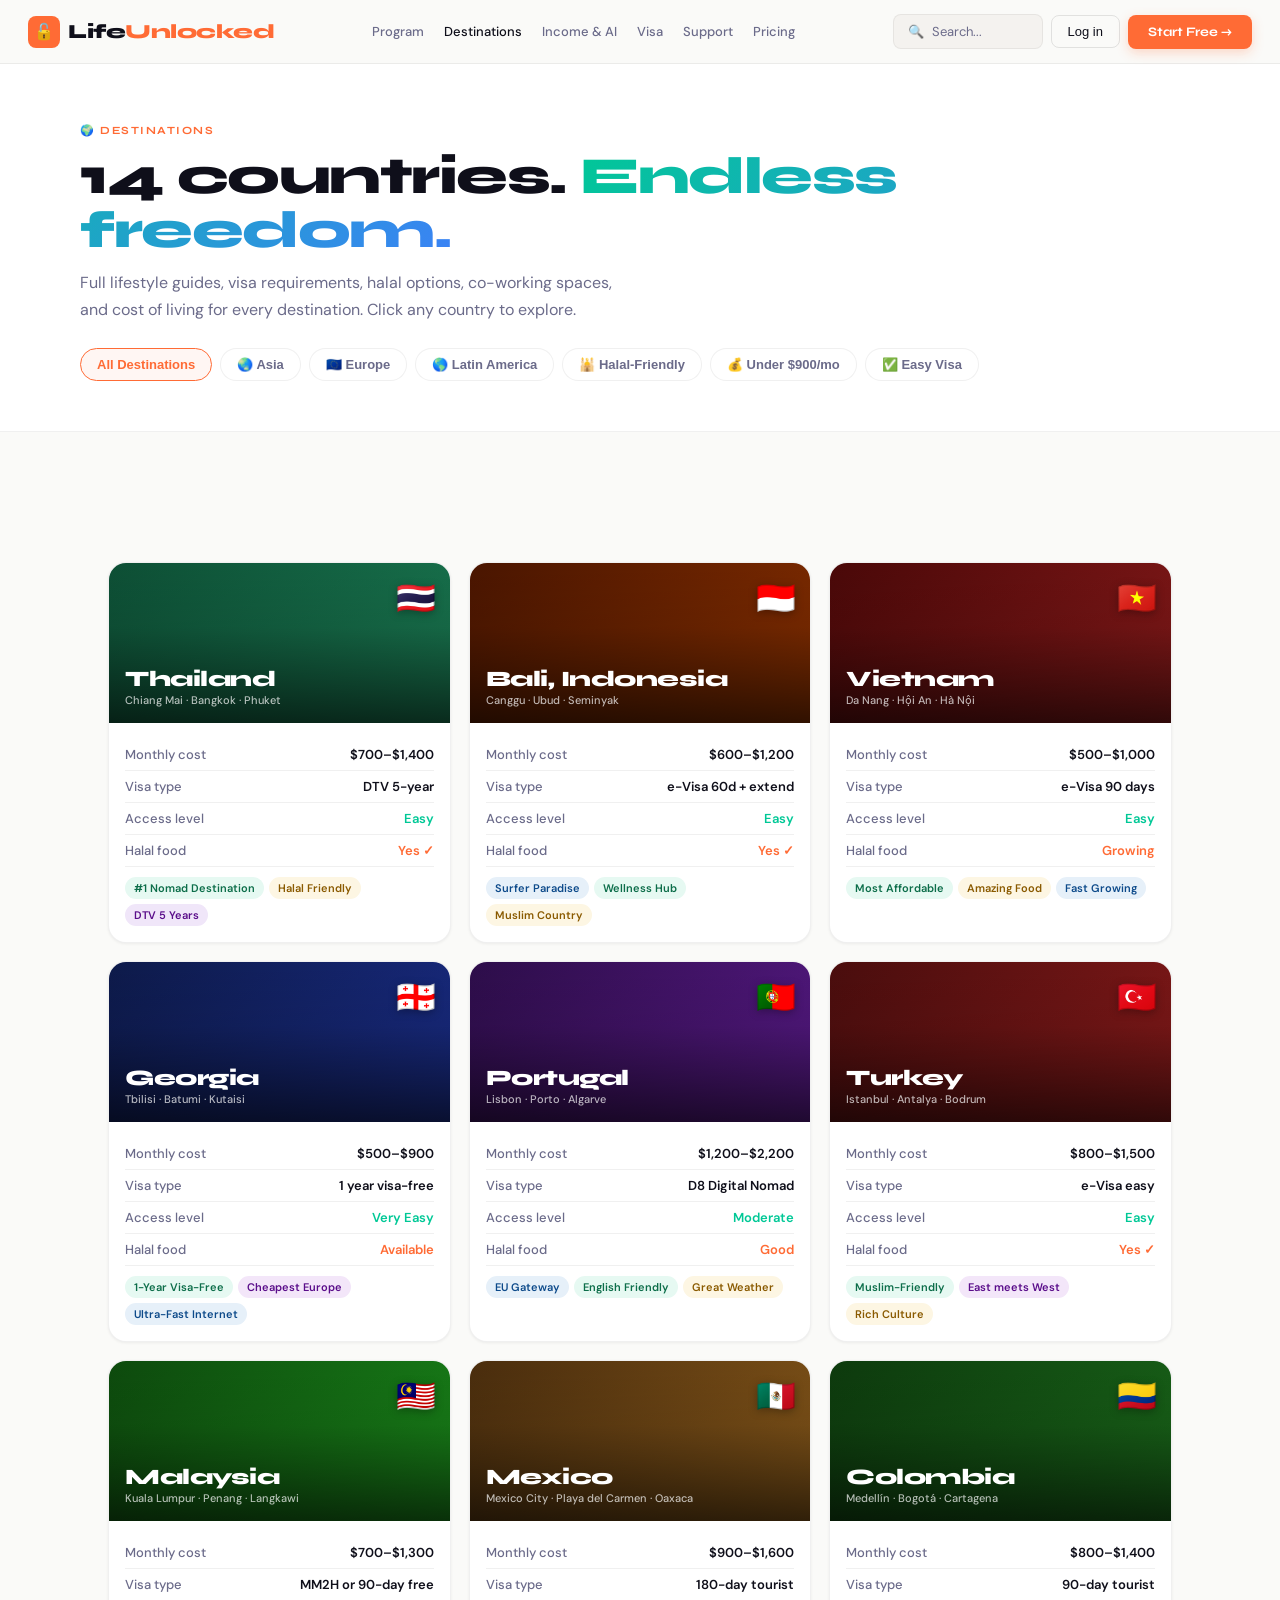
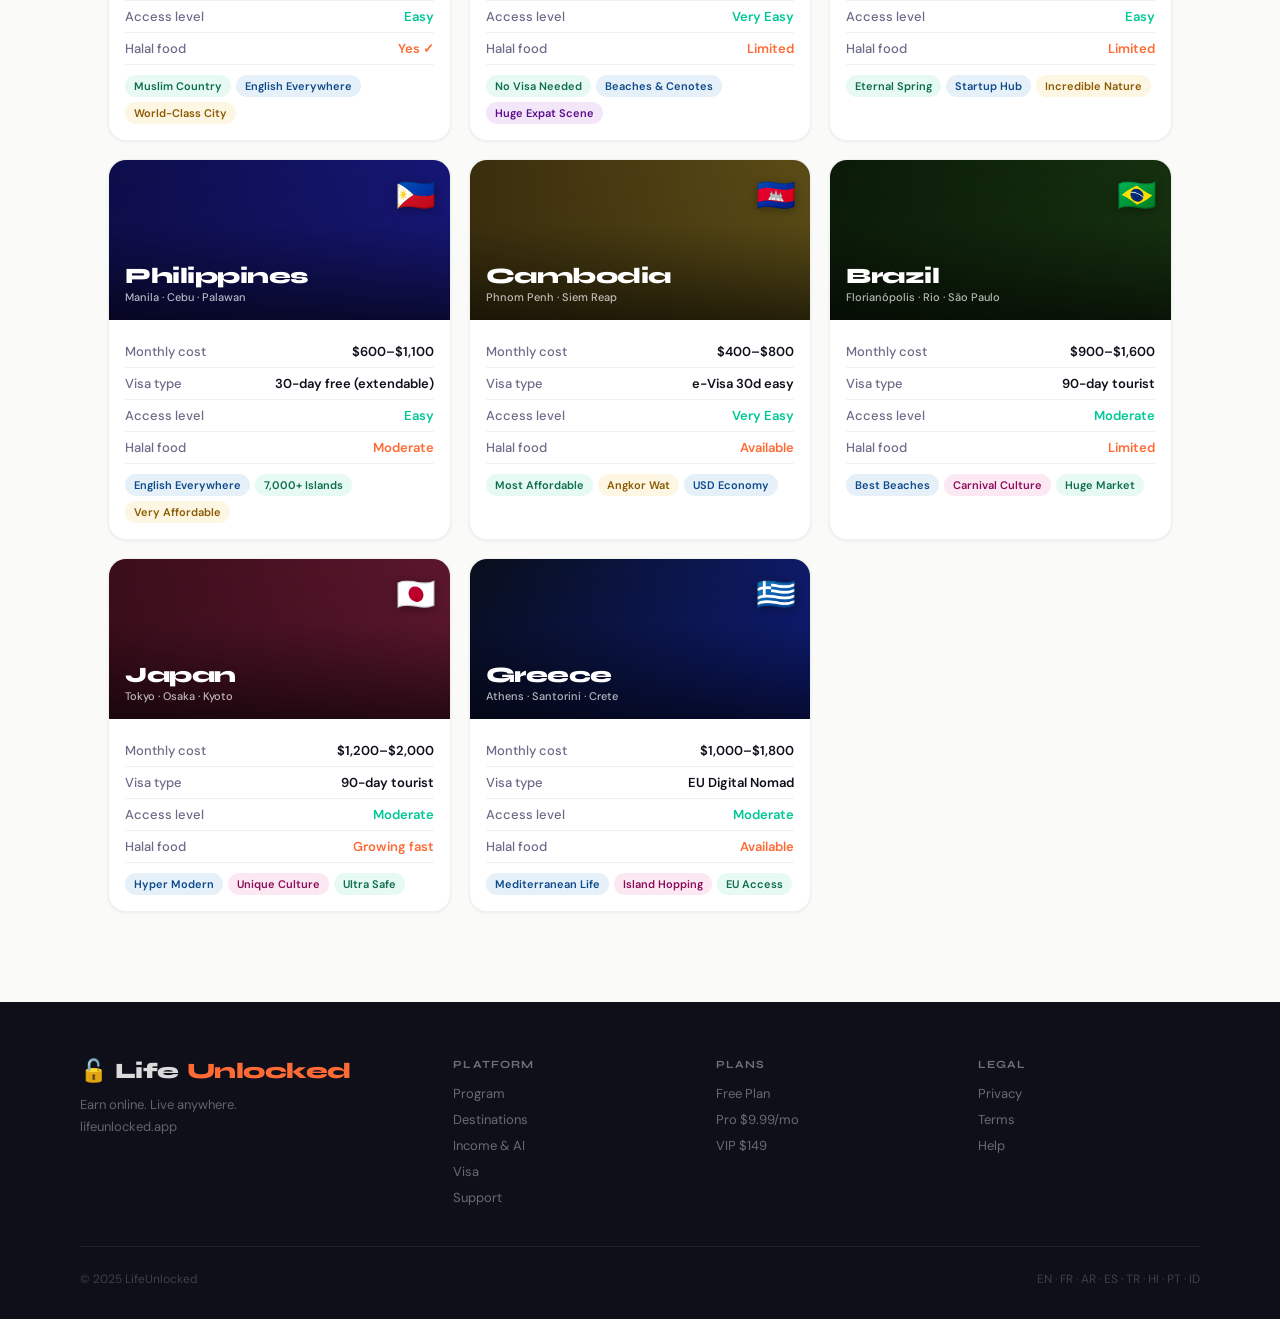
==== destinations.html @ de440883 "Add files via upload V4 multi-pages" ====
<!DOCTYPE html>
<html lang="en">
<head>
<meta charset="UTF-8">
<meta name="viewport" content="width=device-width, initial-scale=1.0">
<title>Destinations — LifeUnlocked</title>
<link href="https://fonts.googleapis.com/css2?family=Syne:wght@400;600;700;800&family=DM+Sans:wght@300;400;500;600&display=swap" rel="stylesheet">
<link rel="stylesheet" href="shared.css">
<style>
.dest-grid{display:grid;grid-template-columns:repeat(auto-fill,minmax(300px,1fr));gap:18px;margin-top:40px}
.dc{background:#fff;border:1px solid var(--b1);border-radius:18px;overflow:hidden;cursor:pointer;transition:all .3s;box-shadow:0 1px 3px rgba(0,0,0,.06)}
.dc:hover{box-shadow:0 12px 36px rgba(0,0,0,.1);transform:translateY(-6px)}
.dc-img{height:160px;display:flex;align-items:flex-end;padding:16px;position:relative;overflow:hidden}
.dc-overlay{position:absolute;inset:0;background:linear-gradient(to top,rgba(0,0,0,.65) 0%,rgba(0,0,0,.1) 60%,transparent 100%)}
.dc-flag{position:absolute;right:14px;top:14px;font-size:32px;z-index:2;filter:drop-shadow(0 2px 4px rgba(0,0,0,.3))}
.dc-content{position:relative;z-index:2}
.dc-name{font-family:'Syne',sans-serif;font-size:22px;font-weight:800;color:#fff;letter-spacing:-.5px;line-height:1}
.dc-city{font-size:11px;color:rgba(255,255,255,.7);margin-top:3px;font-weight:500}
.dc-body{padding:16px}
.dc-row{display:flex;justify-content:space-between;align-items:center;padding:7px 0;border-bottom:1px solid var(--b1);font-size:13px}
.dc-row:last-of-type{border:none;padding-bottom:0}
.dc-l{color:var(--mu);font-weight:500}.dc-r{color:var(--tx);font-weight:600}
.dc-r.easy{color:var(--te)}.dc-r.hal{color:var(--or)}
.dc-tags{display:flex;gap:5px;flex-wrap:wrap;margin-top:10px}
.dtag{font-size:11px;padding:4px 9px;border-radius:20px;font-weight:600}
.filter-bar{display:flex;gap:8px;flex-wrap:wrap;margin-top:24px}
.filter-btn{background:#fff;border:1.5px solid var(--b1);border-radius:20px;padding:8px 16px;font-size:13px;font-weight:600;cursor:pointer;transition:all .2s;color:var(--mu)}
.filter-btn:hover,.filter-btn.active{border-color:var(--or);color:var(--or);background:var(--or4)}
.modal-overlay{position:fixed;inset:0;background:rgba(15,15,26,.55);z-index:300;display:none;align-items:center;justify-content:center;padding:20px;backdrop-filter:blur(4px)}
.modal-overlay.open{display:flex}
.modal-box{background:#fff;border-radius:22px;max-width:560px;width:100%;max-height:85vh;overflow-y:auto;box-shadow:0 24px 64px rgba(0,0,0,.15)}
.modal-head{padding:20px 24px;border-bottom:1px solid var(--b1);display:flex;align-items:center;justify-content:space-between;position:sticky;top:0;background:#fff;z-index:1}
.modal-title{font-family:'Syne',sans-serif;font-size:18px;font-weight:800;color:var(--tx);letter-spacing:-.4px}
.modal-close{background:var(--bg2);border:none;color:var(--mu);width:32px;height:32px;border-radius:8px;cursor:pointer;font-size:16px;display:flex;align-items:center;justify-content:center}
.modal-body{padding:22px 24px}
.life-grid{display:grid;grid-template-columns:1fr 1fr;gap:8px;margin:16px 0}
.life-item{background:var(--bg2);border-radius:10px;padding:12px}
.life-key{font-size:10px;color:var(--fa);text-transform:uppercase;letter-spacing:.08em;font-weight:700;margin-bottom:4px;font-family:'Syne',sans-serif}
.life-val{font-family:'Syne',sans-serif;font-size:13px;font-weight:800;color:var(--tx)}
</style>
</head>
<body>
<div class="auth-overlay" id="auth-overlay"><div class="auth-box" id="auth-box"><div class="auth-header"><div class="auth-logo">🔓 <strong>Life</strong><span style="color:var(--or)">Unlocked</span></div><button class="auth-close" onclick="closeAuth()">✕</button></div><div class="auth-tabs"><button class="auth-tab active" id="tab-signin" onclick="switchTab('signin')">Sign In</button><button class="auth-tab" id="tab-signup" onclick="switchTab('signup')">Create Account</button></div><div id="auth-form-area"></div></div></div>
<nav id="main-nav"><div class="nav-logo" onclick="window.location='index.html'"><div class="nav-logo-mark">🔓</div><div><span class="nav-life">Life</span><span class="nav-ul">Unlocked</span></div></div><div class="nav-links"><a href="program.html">Program</a><a href="destinations.html" class="active">Destinations</a><a href="income.html">Income & AI</a><a href="visa.html">Visa</a><a href="support.html">Support</a><a href="index.html#pricing">Pricing</a></div><div class="nav-right"><div class="nav-search-btn" onclick="toggleSearch()">🔍 <span id="ns-txt">Search...</span></div><button class="nav-login-btn" onclick="openAuth('signin')" id="nav-login-btn">Log in</button><button class="nav-cta-btn" onclick="window.location='index.html#quiz'">Start Free →</button></div><button class="nav-mobile-menu" onclick="toggleMobileNav()">☰</button></nav>
<div class="mobile-nav" id="mobile-nav"><a href="program.html">📋 The Program</a><a href="destinations.html">🌍 Destinations</a><a href="income.html">💰 Income & AI</a><a href="visa.html">📋 Visa Checker</a><a href="support.html">💬 Support</a><a href="index.html#pricing">💎 Pricing</a></div>
<div class="search-bar-wrap" id="search-bar-wrap"><div class="search-bar-inner"><span>🔍</span><input class="search-bar-input" id="search-input" placeholder="Search destinations, income, visa..." oninput="runSearch(this.value)" onkeydown="if(event.key==='Escape')toggleSearch()"><button onclick="toggleSearch()" style="background:none;border:none;cursor:pointer;color:var(--mu);font-size:16px">✕</button></div><div class="search-results" id="search-results"></div></div>

<div class="page-hero"><div class="page-hero-inner"><div class="page-hero-label">🌍 Destinations</div><h1 class="page-hero-h1">14 countries. <span class="grad-te">Endless freedom.</span></h1><p class="page-hero-sub">Full lifestyle guides, visa requirements, halal options, co-working spaces, and cost of living for every destination. Click any country to explore.</p>
<div class="filter-bar">
  <button class="filter-btn active" onclick="filterDest('all',this)">All Destinations</button>
  <button class="filter-btn" onclick="filterDest('asia',this)">🌏 Asia</button>
  <button class="filter-btn" onclick="filterDest('europe',this)">🇪🇺 Europe</button>
  <button class="filter-btn" onclick="filterDest('latam',this)">🌎 Latin America</button>
  <button class="filter-btn" onclick="filterDest('halal',this)">🕌 Halal-Friendly</button>
  <button class="filter-btn" onclick="filterDest('cheap',this)">💰 Under $900/mo</button>
  <button class="filter-btn" onclick="filterDest('easy',this)">✅ Easy Visa</button>
</div>
</div></div>

<div class="section-wrap alt">
<div class="section">
<div class="dest-grid" id="dest-grid"></div>
</div>
</div>

<div class="modal-overlay" id="dest-modal" onclick="if(event.target===this)closeDestModal()">
<div class="modal-box">
<div class="modal-head"><div class="modal-title" id="modal-title"></div><button class="modal-close" onclick="closeDestModal()">✕</button></div>
<div class="modal-body" id="modal-body"></div>
</div>
</div>

<footer class="main-footer"><div class="footer-inner"><div class="footer-top"><div><div class="footer-logo">🔓 <span style="color:rgba(255,255,255,.85)">Life</span><span style="color:var(--or)">Unlocked</span></div><div class="footer-tagline">Earn online. Live anywhere.<br>lifeunlocked.app</div></div><div><div class="footer-col-title">Platform</div><div class="footer-links"><a href="program.html">Program</a><a href="destinations.html">Destinations</a><a href="income.html">Income & AI</a><a href="visa.html">Visa</a><a href="support.html">Support</a></div></div><div><div class="footer-col-title">Plans</div><div class="footer-links"><a href="index.html#pricing">Free Plan</a><a href="index.html#pricing">Pro $9.99/mo</a><a href="index.html#pricing">VIP $149</a></div></div><div><div class="footer-col-title">Legal</div><div class="footer-links"><a href="#">Privacy</a><a href="#">Terms</a><a href="support.html">Help</a></div></div></div><div class="footer-bottom"><span>© 2025 LifeUnlocked</span><span>EN · FR · AR · ES · TR · HI · PT · ID</span></div></div></footer>

<script src="shared.js"></script>
<script>
const DESTS=[
  {id:'thailand',n:'Thailand',city:'Chiang Mai · Bangkok · Phuket',flag:'🇹🇭',bg:'linear-gradient(135deg,#0d4f35,#1a7a52)',cost:'$700–$1,400',visa:'DTV 5-year',diff:'Easy',halal:'Yes ✓',region:'asia',minCost:700,tags:[{t:'#1 Nomad Destination',c:'#e6f9f2',tc:'#0d6e4a'},{t:'Halal Friendly',c:'#fdf6e3',tc:'#8a5a00'},{t:'DTV 5 Years',c:'#f0e6f9',tc:'#5a0d8a'}],detail:'Thailand is the #1 destination for digital nomads in Asia. The DTV visa allows 5-year multiple-entry stays of 180 days each. Chiang Mai is the nomad capital: affordable, fast internet, co-working spaces everywhere, huge expat community. Muslim-friendly: 300+ mosques, halal restaurants everywhere.',life:{Budget:'~$900/mo',Internet:'50–200 Mbps',Halal:'Widely available','Co-working':'$80–150/mo',Mosques:'300+ in Chiang Mai',Expats:'30,000+'}},
  {id:'bali',n:'Bali, Indonesia',city:'Canggu · Ubud · Seminyak',flag:'🇮🇩',bg:'linear-gradient(135deg,#4a1500,#8a3000)',cost:'$600–$1,200',visa:'e-Visa 60d + extend',diff:'Easy',halal:'Yes ✓',region:'asia',minCost:600,tags:[{t:'Surfer Paradise',c:'#e6f0f9',tc:'#0d4a8a'},{t:'Wellness Hub',c:'#e6f9f2',tc:'#0d6e4a'},{t:'Muslim Country',c:'#fdf6e3',tc:'#8a5a00'}],detail:'Bali is paradise for creatives and wellness lovers. Indonesia is the world\'s largest Muslim country — halal food and mosques everywhere. Canggu has the best co-working scene in all of Asia. 25,000+ expats. Most digital nomads live very well on $800/month.',life:{Budget:'~$800/mo',Internet:'20–100 Mbps',Halal:'Abundant everywhere','Co-working':'$100–200/mo',Mosques:'Thousands',Expats:'25,000+'}},
  {id:'vietnam',n:'Vietnam',city:'Da Nang · Hội An · Hà Nội',flag:'🇻🇳',bg:'linear-gradient(135deg,#4a0808,#8a1a1a)',cost:'$500–$1,000',visa:'e-Visa 90 days',diff:'Easy',halal:'Growing',region:'asia',minCost:500,tags:[{t:'Most Affordable',c:'#e6f9f2',tc:'#0d6e4a'},{t:'Amazing Food',c:'#fdf6e3',tc:'#8a5a00'},{t:'Fast Growing',c:'#e6f0f9',tc:'#0d4a8a'}],detail:'Vietnam is one of the cheapest high-quality destinations in the world. Da Nang: beach + mountain + city in one place. Excellent healthcare, amazing food, welcoming people. E-visa is easy to obtain online.',life:{Budget:'~$700/mo',Internet:'30–150 Mbps',Halal:'Available in cities','Co-working':'$60–120/mo',Mosques:'Major cities',Expats:'15,000+'}},
  {id:'georgia',n:'Georgia',city:'Tbilisi · Batumi · Kutaisi',flag:'🇬🇪',bg:'linear-gradient(135deg,#0d1a4a,#1a2d8a)',cost:'$500–$900',visa:'1 year visa-free',diff:'Very Easy',halal:'Available',region:'europe',minCost:500,tags:[{t:'1-Year Visa-Free',c:'#e6f9f2',tc:'#0d6e4a'},{t:'Cheapest Europe',c:'#f3e6f9',tc:'#5a0d8a'},{t:'Ultra-Fast Internet',c:'#e6f0f9',tc:'#0d4a8a'}],detail:'Georgia offers 1 year visa-free for Morocco, Algeria, Egypt, Tunisia, Turkey and most African/Asian passports. Tbilisi mixes ancient history with modern nomad cafes. Very affordable. Best value in Europe. Ultra-fast internet everywhere.',life:{Budget:'~$650/mo',Internet:'50–500 Mbps',Halal:'Available','Co-working':'$60–100/mo',Mosques:'Several in Tbilisi',Expats:'20,000+'}},
  {id:'portugal',n:'Portugal',city:'Lisbon · Porto · Algarve',flag:'🇵🇹',bg:'linear-gradient(135deg,#2d0d4a,#5a1a8a)',cost:'$1,200–$2,200',visa:'D8 Digital Nomad',diff:'Moderate',halal:'Good',region:'europe',minCost:1200,tags:[{t:'EU Gateway',c:'#e6f0f9',tc:'#0d4a8a'},{t:'English Friendly',c:'#e6f9f2',tc:'#0d6e4a'},{t:'Great Weather',c:'#fdf6e3',tc:'#8a5a00'}],detail:'Portugal\'s D8 visa is the best in Europe for remote workers. Lisbon has incredible culture, food and nightlife. Gateway to all of Europe. Growing tech and startup scene. Best for those already earning $2,500+/month.',life:{Budget:'~$1,600/mo',Internet:'50–1000 Mbps',Halal:'Available','Co-working':'$150–300/mo',Mosques:'Several',Expats:'40,000+'}},
  {id:'turkey',n:'Turkey',city:'Istanbul · Antalya · Bodrum',flag:'🇹🇷',bg:'linear-gradient(135deg,#4a0d0d,#8a1a1a)',cost:'$800–$1,500',visa:'e-Visa easy',diff:'Easy',halal:'Yes ✓',region:'asia',minCost:800,tags:[{t:'Muslim-Friendly',c:'#e6f9f2',tc:'#0d6e4a'},{t:'East meets West',c:'#f3e6f9',tc:'#5a0d8a'},{t:'Rich Culture',c:'#fdf6e3',tc:'#8a5a00'}],detail:'Turkey is ideal for Muslims. Istanbul bridges Europe and Asia. Antalya offers beach + city life at very affordable prices. Everything halal, mosques everywhere. Large Arab community. e-Visa is easy for most nationalities.',life:{Budget:'~$1,100/mo',Internet:'25–100 Mbps',Halal:'Everywhere','Co-working':'$80–160/mo',Mosques:'Thousands',Expats:'50,000+'}},
  {id:'malaysia',n:'Malaysia',city:'Kuala Lumpur · Penang · Langkawi',flag:'🇲🇾',bg:'linear-gradient(135deg,#0d4a0d,#1a8a1a)',cost:'$700–$1,300',visa:'MM2H or 90-day free',diff:'Easy',halal:'Yes ✓',region:'asia',minCost:700,tags:[{t:'Muslim Country',c:'#e6f9f2',tc:'#0d6e4a'},{t:'English Everywhere',c:'#e6f0f9',tc:'#0d4a8a'},{t:'World-Class City',c:'#fdf6e3',tc:'#8a5a00'}],detail:'Malaysia is extremely underrated. KL is a world-class city with fantastic infrastructure. English is everywhere. Muslim-majority country — halal food and mosques on every corner. Great for families.',life:{Budget:'~$950/mo',Internet:'30–500 Mbps',Halal:'Everywhere','Co-working':'$80–150/mo',Mosques:'Thousands',Expats:'35,000+'}},
  {id:'mexico',n:'Mexico',city:'Mexico City · Playa del Carmen · Oaxaca',flag:'🇲🇽',bg:'linear-gradient(135deg,#4a2d0d,#8a5a1a)',cost:'$900–$1,600',visa:'180-day tourist',diff:'Very Easy',halal:'Limited',region:'latam',minCost:900,tags:[{t:'No Visa Needed',c:'#e6f9f2',tc:'#0d6e4a'},{t:'Beaches & Cenotes',c:'#e6f0f9',tc:'#0d4a8a'},{t:'Huge Expat Scene',c:'#f3e6f9',tc:'#5a0d8a'}],detail:'Mexico City is one of the best cities for nomads worldwide. Playa del Carmen for beach life. No visa needed for most nationalities. Great food, wild nature, vibrant culture. Spanish opens everything.',life:{Budget:'~$1,200/mo',Internet:'20–100 Mbps',Halal:'Major cities only','Co-working':'$100–200/mo',Mosques:'Few',Expats:'60,000+'}},
  {id:'colombia',n:'Colombia',city:'Medellín · Bogotá · Cartagena',flag:'🇨🇴',bg:'linear-gradient(135deg,#0d3a0d,#1a6a1a)',cost:'$800–$1,400',visa:'90-day tourist',diff:'Easy',halal:'Limited',region:'latam',minCost:800,tags:[{t:'Eternal Spring',c:'#e6f9f2',tc:'#0d6e4a'},{t:'Startup Hub',c:'#e6f0f9',tc:'#0d4a8a'},{t:'Incredible Nature',c:'#fdf6e3',tc:'#8a5a00'}],detail:'"City of Eternal Spring" — Medellín has perfect weather year-round. Colombia has transformed into a top nomad destination. Great coffee, incredible nature, warm people. Spanish helpful.',life:{Budget:'~$1,000/mo',Internet:'20–100 Mbps',Halal:'Very limited','Co-working':'$80–150/mo',Mosques:'Few',Expats:'30,000+'}},
  {id:'philippines',n:'Philippines',city:'Manila · Cebu · Palawan',flag:'🇵🇭',bg:'linear-gradient(135deg,#0d0d4a,#1a1a8a)',cost:'$600–$1,100',visa:'30-day free (extendable)',diff:'Easy',halal:'Moderate',region:'asia',minCost:600,tags:[{t:'English Everywhere',c:'#e6f0f9',tc:'#0d4a8a'},{t:'7,000+ Islands',c:'#e6f9f2',tc:'#0d6e4a'},{t:'Very Affordable',c:'#fdf6e3',tc:'#8a5a00'}],detail:'Philippines has 7,107 islands. English is the official language — no language barrier. Palawan is one of the world\'s most beautiful places. Great for divers and beach lovers.',life:{Budget:'~$750/mo',Internet:'10–50 Mbps',Halal:'South Philippines','Co-working':'$50–100/mo',Mosques:'South mainly',Expats:'20,000+'}},
  {id:'cambodia',n:'Cambodia',city:'Phnom Penh · Siem Reap',flag:'🇰🇭',bg:'linear-gradient(135deg,#3a2d0d,#6a5a1a)',cost:'$400–$800',visa:'e-Visa 30d easy',diff:'Very Easy',halal:'Available',region:'asia',minCost:400,tags:[{t:'Most Affordable',c:'#e6f9f2',tc:'#0d6e4a'},{t:'Angkor Wat',c:'#fdf6e3',tc:'#8a5a00'},{t:'USD Economy',c:'#e6f0f9',tc:'#0d4a8a'}],detail:'Most affordable country in Asia. Dollar economy makes finances simple. Phnom Penh has a growing nomad scene. Siem Reap for the incredible Angkor Wat.',life:{Budget:'~$550/mo',Internet:'10–50 Mbps',Halal:'Available','Co-working':'$40–80/mo',Mosques:'Available',Expats:'8,000+'}},
  {id:'brazil',n:'Brazil',city:'Florianópolis · Rio · São Paulo',flag:'🇧🇷',bg:'linear-gradient(135deg,#0a1a08,#1a3a12)',cost:'$900–$1,600',visa:'90-day tourist',diff:'Moderate',halal:'Limited',region:'latam',minCost:900,tags:[{t:'Best Beaches',c:'#e6f0f9',tc:'#0d4a8a'},{t:'Carnival Culture',c:'#fce8f3',tc:'#8a0d5a'},{t:'Huge Market',c:'#e6f9f2',tc:'#0d6e4a'}],detail:'Brazil is a continent in itself. Florianópolis is the top nomad spot with incredible beaches. Rio for culture and energy. São Paulo for business. Portuguese is useful but many speak English.',life:{Budget:'~$1,100/mo',Internet:'20–200 Mbps',Halal:'Major cities','Co-working':'$80–150/mo',Mosques:'São Paulo, Rio',Expats:'25,000+'}},
  {id:'japan',n:'Japan',city:'Tokyo · Osaka · Kyoto',flag:'🇯🇵',bg:'linear-gradient(135deg,#3a0d1a,#6a1a35)',cost:'$1,200–$2,000',visa:'90-day tourist',diff:'Moderate',halal:'Growing fast',region:'asia',minCost:1200,tags:[{t:'Hyper Modern',c:'#e6f0f9',tc:'#0d4a8a'},{t:'Unique Culture',c:'#fce8f3',tc:'#8a0d5a'},{t:'Ultra Safe',c:'#e6f9f2',tc:'#0d6e4a'}],detail:'Japan is an unforgettable experience. Ultra-safe, incredibly organized, unique culture. Halal options growing rapidly. Best for those earning $2,500+/month in USD/EUR. Tokyo is one of the most exciting cities on earth.',life:{Budget:'~$1,600/mo',Internet:'100–1000 Mbps',Halal:'Growing rapidly','Co-working':'$150–300/mo',Mosques:'Major cities',Expats:'30,000+'}},
  {id:'greece',n:'Greece',city:'Athens · Santorini · Crete',flag:'🇬🇷',bg:'linear-gradient(135deg,#080e1a,#10208a)',cost:'$1,000–$1,800',visa:'EU Digital Nomad',diff:'Moderate',halal:'Available',region:'europe',minCost:1000,tags:[{t:'Mediterranean Life',c:'#e6f0f9',tc:'#0d4a8a'},{t:'Island Hopping',c:'#fce8f3',tc:'#8a0d5a'},{t:'EU Access',c:'#e6f9f2',tc:'#0d6e4a'}],detail:'Greece digital nomad visa is one of the easiest in the EU. Mediterranean diet, ancient history, stunning islands. Athens has a growing nomad community. Island hopping is a unique experience.',life:{Budget:'~$1,400/mo',Internet:'20–200 Mbps',Halal:'Available','Co-working':'$100–200/mo',Mosques:'Athens',Expats:'20,000+'}},
];

let currentFilter='all';

function renderDests(filter){
  let filtered=DESTS;
  if(filter==='asia') filtered=DESTS.filter(d=>d.region==='asia');
  else if(filter==='europe') filtered=DESTS.filter(d=>d.region==='europe');
  else if(filter==='latam') filtered=DESTS.filter(d=>d.region==='latam');
  else if(filter==='halal') filtered=DESTS.filter(d=>d.halal.includes('Yes'));
  else if(filter==='cheap') filtered=DESTS.filter(d=>d.minCost<900);
  else if(filter==='easy') filtered=DESTS.filter(d=>d.diff==='Easy'||d.diff==='Very Easy');
  document.getElementById('dest-grid').innerHTML=filtered.map((d,i)=>`
    <div class="dc" onclick="openDestModal(${DESTS.indexOf(d)})" id="dest-${d.id}">
      <div class="dc-img" style="background:${d.bg}">
        <div class="dc-overlay"></div>
        <div class="dc-flag">${d.flag}</div>
        <div class="dc-content"><div class="dc-name">${d.n}</div><div class="dc-city">${d.city}</div></div>
      </div>
      <div class="dc-body">
        <div class="dc-row"><span class="dc-l">Monthly cost</span><span class="dc-r">${d.cost}</span></div>
        <div class="dc-row"><span class="dc-l">Visa type</span><span class="dc-r">${d.visa}</span></div>
        <div class="dc-row"><span class="dc-l">Access level</span><span class="dc-r easy">${d.diff}</span></div>
        <div class="dc-row"><span class="dc-l">Halal food</span><span class="dc-r hal">${d.halal}</span></div>
        <div class="dc-tags">${d.tags.map(t=>`<span class="dtag" style="background:${t.c};color:${t.tc}">${t.t}</span>`).join('')}</div>
      </div>
    </div>`).join('');
}

function filterDest(f,btn){
  currentFilter=f;
  document.querySelectorAll('.filter-btn').forEach(b=>b.classList.remove('active'));
  if(btn) btn.classList.add('active');
  renderDests(f);
}

function openDestModal(i){
  const d=DESTS[i];
  document.getElementById('modal-title').textContent=d.flag+' '+d.n+' — Complete Guide';
  document.getElementById('modal-body').innerHTML=`
    <p style="font-size:14px;color:var(--mu);line-height:1.75;margin-bottom:20px">${d.detail}</p>
    <div class="life-grid">${Object.entries(d.life).map(([k,v])=>`<div class="life-item"><div class="life-key">${k}</div><div class="life-val">${v}</div></div>`).join('')}</div>
    <div style="display:flex;gap:6px;flex-wrap:wrap;margin-bottom:20px">${d.tags.map(t=>`<span style="font-size:12px;padding:4px 10px;border-radius:20px;font-weight:600;background:${t.c};color:${t.tc}">${t.t}</span>`).join('')}</div>
    <div style="display:grid;grid-template-columns:1fr 1fr;gap:8px;margin-bottom:20px">
      <div class="life-item"><div class="life-key">Monthly cost</div><div class="life-val">${d.cost}</div></div>
      <div class="life-item"><div class="life-key">Visa type</div><div class="life-val">${d.visa}</div></div>
    </div>
    <button class="btn-primary" style="width:100%;justify-content:center" onclick="closeDestModal();window.location='visa.html'">Check My Visa Requirements →</button>
    <button class="btn-secondary" style="width:100%;margin-top:8px" onclick="closeDestModal();window.location='index.html#quiz'">Plan My Move to ${d.n}</button>
  `;
  document.getElementById('dest-modal').classList.add('open');
}
function closeDestModal(){document.getElementById('dest-modal').classList.remove('open')}

renderDests('all');

// Check if URL has hash for specific destination
const hash=window.location.hash.replace('#','');
if(hash){const idx=DESTS.findIndex(d=>d.id===hash);if(idx>=0){setTimeout(()=>openDestModal(idx),500);}}
</script>
</body>
</html>
---- shared.css ----
:root{
--bg:#FAFAF8;--bg2:#F4F2EF;--bg3:#EEECEA;--white:#FFFFFF;
--b1:rgba(0,0,0,0.06);--b2:rgba(0,0,0,0.1);--b3:rgba(0,0,0,0.16);
--tx:#0F0F1A;--mu:#6B6B8A;--fa:#ABABC4;
--or:#FF6B35;--or2:#E04A10;--or3:rgba(255,107,53,0.1);--or4:rgba(255,107,53,0.06);
--pu:#7C3AED;--pu2:#6D28D9;--pu3:rgba(124,58,237,0.08);
--te:#00C896;--te3:rgba(0,200,150,0.08);
--go:#F5A623;--go3:rgba(245,166,35,0.1);
--pk:#F43F5E;--pk3:rgba(244,63,94,0.08);
--bl:#3B82F6;--bl3:rgba(59,130,246,0.08);
}
*{box-sizing:border-box;margin:0;padding:0;-webkit-tap-highlight-color:transparent}
html{scroll-behavior:smooth}
body{font-family:'DM Sans',sans-serif;background:var(--bg);color:var(--tx);overflow-x:hidden}
::selection{background:var(--or);color:#fff}
::-webkit-scrollbar{width:4px}::-webkit-scrollbar-track{background:var(--bg2)}::-webkit-scrollbar-thumb{background:var(--or);border-radius:2px}

@keyframes pulse{0%,100%{opacity:1}50%{opacity:.4}}
@keyframes float{0%,100%{transform:translateY(0)}50%{transform:translateY(-6px)}}
@keyframes scroll{to{transform:translateX(-50%)}}
@keyframes fadeIn{from{opacity:0;transform:translateY(16px)}to{opacity:1;transform:translateY(0)}}
@keyframes slideDown{from{opacity:0;transform:translateY(-10px)}to{opacity:1;transform:translateY(0)}}

/* AUTH MODAL */
.auth-overlay{position:fixed;inset:0;background:rgba(15,15,26,0.6);z-index:500;display:none;align-items:center;justify-content:center;padding:20px;backdrop-filter:blur(6px)}
.auth-overlay.open{display:flex;animation:fadeIn .2s ease}
.auth-box{background:#fff;border-radius:22px;max-width:420px;width:100%;box-shadow:0 24px 64px rgba(0,0,0,0.15);overflow:hidden;animation:fadeIn .25s ease}
.auth-header{padding:20px 24px 0;display:flex;align-items:center;justify-content:space-between}
.auth-logo{font-family:'Syne',sans-serif;font-size:18px;font-weight:800}
.auth-close{background:var(--bg2);border:none;color:var(--mu);width:30px;height:30px;border-radius:8px;cursor:pointer;font-size:16px;display:flex;align-items:center;justify-content:center;transition:all .2s}
.auth-close:hover{background:var(--b1);color:var(--tx)}
.auth-tabs{display:flex;gap:0;padding:16px 24px 0;border-bottom:1px solid var(--b1)}
.auth-tab{flex:1;background:transparent;border:none;padding:10px;font-size:14px;font-weight:600;color:var(--mu);cursor:pointer;border-bottom:2px solid transparent;transition:all .2s;font-family:'DM Sans',sans-serif}
.auth-tab.active{color:var(--or);border-bottom-color:var(--or)}
.auth-form{padding:24px}
.auth-field{margin-bottom:14px}
.auth-label{font-size:12px;font-weight:600;color:var(--mu);text-transform:uppercase;letter-spacing:.06em;display:block;margin-bottom:6px;font-family:'Syne',sans-serif}
.auth-input{width:100%;background:var(--bg2);border:1.5px solid var(--b1);border-radius:10px;padding:12px 16px;font-size:14px;color:var(--tx);font-family:'DM Sans',sans-serif;outline:none;transition:all .2s}
.auth-input:focus{border-color:var(--or);background:#fff}
.auth-input::placeholder{color:var(--fa)}
.auth-submit{width:100%;background:linear-gradient(135deg,var(--or),var(--pu));color:#fff;border:none;border-radius:12px;padding:14px;font-size:15px;font-weight:700;cursor:pointer;font-family:'Syne',sans-serif;margin-top:6px;transition:all .2s;letter-spacing:-.2px}
.auth-submit:hover{opacity:.92;transform:translateY(-1px)}
.auth-submit:active{transform:translateY(0)}
.auth-divider{text-align:center;font-size:12px;color:var(--fa);margin:16px 0;position:relative}
.auth-divider::before,.auth-divider::after{content:'';position:absolute;top:50%;width:40%;height:1px;background:var(--b1)}
.auth-divider::before{left:0}.auth-divider::after{right:0}
.auth-social{display:flex;gap:8px;margin-bottom:16px}
.auth-social-btn{flex:1;background:var(--bg2);border:1px solid var(--b1);border-radius:10px;padding:11px;font-size:13px;font-weight:500;cursor:pointer;display:flex;align-items:center;justify-content:center;gap:8px;transition:all .2s;font-family:'DM Sans',sans-serif}
.auth-social-btn:hover{border-color:var(--b2);background:#fff}
.auth-switch{text-align:center;font-size:13px;color:var(--mu);margin-top:14px}
.auth-switch a{color:var(--or);text-decoration:none;font-weight:600;cursor:pointer}
.auth-switch a:hover{text-decoration:underline}
.auth-error{background:rgba(244,63,94,.08);border:1px solid rgba(244,63,94,.2);border-radius:8px;padding:10px 14px;font-size:13px;color:var(--pk);margin-bottom:12px;display:none}
.auth-success{background:rgba(0,200,150,.08);border:1px solid rgba(0,200,150,.2);border-radius:8px;padding:10px 14px;font-size:13px;color:var(--te);margin-bottom:12px;display:none}

/* USER MENU */
.user-menu-btn{display:flex;align-items:center;gap:8px;background:var(--bg2);border:1px solid var(--b1);border-radius:8px;padding:6px 12px;cursor:pointer;transition:all .2s;font-size:13px;font-weight:500;color:var(--tx)}
.user-menu-btn:hover{border-color:var(--or)}
.user-avatar{width:26px;height:26px;border-radius:50%;background:var(--or);color:#fff;display:flex;align-items:center;justify-content:center;font-size:12px;font-weight:700;font-family:'Syne',sans-serif}
.user-dropdown{position:absolute;top:calc(100% + 8px);right:0;background:#fff;border:1px solid var(--b1);border-radius:12px;padding:8px;min-width:180px;box-shadow:0 8px 24px rgba(0,0,0,.1);z-index:200;display:none;animation:slideDown .2s ease}
.user-dropdown.open{display:block}
.ud-item{display:flex;align-items:center;gap:10px;padding:9px 12px;border-radius:8px;font-size:13px;color:var(--tx);cursor:pointer;transition:background .15s;text-decoration:none;font-weight:500}
.ud-item:hover{background:var(--bg2)}
.ud-divider{height:1px;background:var(--b1);margin:6px 0}

/* NAV */
#main-nav{position:sticky;top:0;z-index:100;background:rgba(250,250,248,.95);backdrop-filter:blur(20px);border-bottom:1px solid var(--b1);padding:14px 28px;display:flex;align-items:center;justify-content:space-between;gap:16px}
.nav-logo{font-family:'Syne',sans-serif;font-size:20px;font-weight:800;cursor:pointer;display:flex;align-items:center;gap:8px;text-decoration:none;letter-spacing:-.5px}
.nav-logo-mark{width:32px;height:32px;background:var(--or);border-radius:8px;display:flex;align-items:center;justify-content:center;font-size:16px;color:#fff}
.nav-life{color:var(--tx)}.nav-ul{color:var(--or)}
.nav-links{display:flex;gap:20px}
.nav-links a{font-size:13px;color:var(--mu);text-decoration:none;font-weight:500;transition:color .2s}
.nav-links a:hover,.nav-links a.active{color:var(--tx)}
.nav-right{display:flex;gap:8px;align-items:center;position:relative}
.nav-search-btn{background:var(--bg2);border:1px solid var(--b1);border-radius:8px;padding:8px 14px;font-size:13px;color:var(--mu);display:flex;align-items:center;gap:8px;cursor:pointer;transition:all .2s;min-width:150px}
.nav-search-btn:hover{border-color:var(--or)}
.nav-login-btn{background:transparent;border:1px solid var(--b2);color:var(--tx);padding:8px 16px;border-radius:8px;font-size:13px;cursor:pointer;font-weight:500;transition:all .2s}
.nav-login-btn:hover{border-color:var(--or);color:var(--or)}
.nav-cta-btn{background:var(--or);color:#fff;border:none;padding:9px 20px;border-radius:8px;font-size:13px;font-weight:700;cursor:pointer;transition:all .2s;font-family:'Syne',sans-serif;box-shadow:0 4px 12px rgba(255,107,53,.25)}
.nav-cta-btn:hover{background:var(--or2);transform:translateY(-1px)}
.nav-mobile-menu{display:none;background:var(--bg2);border:1px solid var(--b1);border-radius:8px;padding:8px 12px;cursor:pointer;font-size:16px}

/* MOBILE NAV */
.mobile-nav{display:none;position:fixed;top:65px;left:0;right:0;background:#fff;border-bottom:1px solid var(--b1);z-index:99;box-shadow:0 8px 24px rgba(0,0,0,.08);animation:slideDown .2s ease}
.mobile-nav.open{display:block}
.mobile-nav a{display:flex;align-items:center;gap:10px;padding:14px 20px;font-size:14px;font-weight:500;color:var(--tx);text-decoration:none;border-bottom:1px solid var(--b1);transition:background .15s}
.mobile-nav a:hover{background:var(--bg2)}

/* SEARCH BAR */
.search-bar-wrap{position:fixed;top:65px;left:0;right:0;z-index:98;display:none;animation:slideDown .2s ease}
.search-bar-wrap.open{display:block}
.search-bar-inner{background:#fff;border-bottom:1px solid var(--b1);padding:12px 28px;display:flex;align-items:center;gap:12px;box-shadow:0 4px 16px rgba(0,0,0,.06)}
.search-bar-input{flex:1;background:transparent;border:none;font-size:16px;color:var(--tx);font-family:'DM Sans',sans-serif;outline:none}
.search-bar-input::placeholder{color:var(--fa)}
.search-results{background:#fff;border-bottom:1px solid var(--b1);padding:8px 28px;max-height:300px;overflow-y:auto}
.s-item{display:flex;align-items:center;gap:12px;padding:10px;border-radius:10px;cursor:pointer;transition:background .15s;text-decoration:none}
.s-item:hover{background:var(--bg2)}
.s-item-ico{width:36px;height:36px;border-radius:8px;background:var(--bg2);display:flex;align-items:center;justify-content:center;font-size:16px;min-width:36px}
.s-item-title{font-size:14px;font-weight:500;color:var(--tx)}
.s-item-sub{font-size:12px;color:var(--mu);margin-top:1px}
.s-cat{font-size:10px;font-weight:700;color:var(--fa);text-transform:uppercase;letter-spacing:.08em;padding:6px 10px 4px;font-family:'Syne',sans-serif}

/* TRUST BAR */
.trust-bar{background:var(--tx);padding:13px 0;overflow:hidden;position:relative}
.trust-inner{display:flex;gap:48px;animation:scroll 28s linear infinite;width:max-content}
.trust-item{display:flex;align-items:center;gap:8px;font-size:12px;color:rgba(255,255,255,.5);white-space:nowrap;font-weight:500}
.trust-item strong{color:rgba(255,255,255,.85)}

/* SECTIONS */
.section-wrap{padding:90px 0;background:var(--white)}
.section-wrap.alt{background:var(--bg)}
.section{padding:0 28px;max-width:1120px;margin:0 auto}
.section-center{text-align:center}

/* SECTION TAGS */
.sec-tag{display:inline-flex;align-items:center;gap:8px;margin-bottom:18px}
.sec-tag-dot{width:6px;height:6px;border-radius:50%}
.sec-tag-txt{font-family:'Syne',sans-serif;font-size:11px;font-weight:700;letter-spacing:.14em;text-transform:uppercase}
.st-or .sec-tag-dot{background:var(--or)}.st-or .sec-tag-txt{color:var(--or)}
.st-pu .sec-tag-dot{background:var(--pu)}.st-pu .sec-tag-txt{color:var(--pu)}
.st-te .sec-tag-dot{background:var(--te)}.st-te .sec-tag-txt{color:var(--te)}
.st-go .sec-tag-dot{background:var(--go)}.st-go .sec-tag-txt{color:var(--go)}
.st-pk .sec-tag-dot{background:var(--pk)}.st-pk .sec-tag-txt{color:var(--pk)}
.st-bl .sec-tag-dot{background:var(--bl)}.st-bl .sec-tag-txt{color:var(--bl)}

/* HEADINGS */
.sec-heading{font-family:'Syne',sans-serif;font-size:clamp(30px,5vw,50px);font-weight:800;line-height:1.04;letter-spacing:-1.5px;color:var(--tx);margin-bottom:12px}
.grad-or{background:linear-gradient(135deg,var(--or),#FF4088);-webkit-background-clip:text;-webkit-text-fill-color:transparent;background-clip:text}
.grad-pu{background:linear-gradient(135deg,var(--pu),var(--pk));-webkit-background-clip:text;-webkit-text-fill-color:transparent;background-clip:text}
.grad-te{background:linear-gradient(135deg,var(--te),var(--bl));-webkit-background-clip:text;-webkit-text-fill-color:transparent;background-clip:text}
.grad-go{background:linear-gradient(135deg,var(--go),var(--or));-webkit-background-clip:text;-webkit-text-fill-color:transparent;background-clip:text}
.sec-sub{font-size:16px;color:var(--mu);line-height:1.75;max-width:560px}
.sec-sub.c{margin:0 auto}

/* BUTTONS */
.btn-primary{background:var(--or);color:#fff;border:none;padding:14px 26px;border-radius:10px;font-size:15px;font-weight:700;cursor:pointer;font-family:'Syne',sans-serif;letter-spacing:-.3px;transition:all .25s;display:inline-flex;align-items:center;gap:8px;box-shadow:0 8px 24px rgba(255,107,53,.25)}
.btn-primary:hover{background:var(--or2);transform:translateY(-2px)}
.btn-secondary{background:#fff;color:var(--tx);border:1.5px solid var(--b2);padding:14px 22px;border-radius:10px;font-size:14px;font-weight:600;cursor:pointer;transition:all .25s}
.btn-secondary:hover{border-color:var(--or);color:var(--or)}
.btn-ghost{background:var(--bg2);color:var(--tx);border:1.5px solid var(--b1);padding:14px 22px;border-radius:10px;font-size:14px;font-weight:600;cursor:pointer;transition:all .25s}
.btn-ghost:hover{border-color:var(--or);color:var(--or)}

/* QUICK LINK CARDS */
.quick-link-card{background:#fff;border:1px solid var(--b1);border-radius:16px;padding:22px;display:block;text-decoration:none;transition:all .3s;box-shadow:0 1px 3px rgba(0,0,0,.06);position:relative}
.quick-link-card:hover{box-shadow:0 8px 24px rgba(0,0,0,.08);transform:translateY(-4px);border-color:var(--or)}
.ql-ico{font-size:28px;margin-bottom:12px}
.ql-title{font-family:'Syne',sans-serif;font-size:16px;font-weight:800;color:var(--tx);margin-bottom:6px;letter-spacing:-.3px}
.ql-sub{font-size:13px;color:var(--mu);line-height:1.55}
.ql-arrow{position:absolute;bottom:22px;right:22px;font-size:18px;color:var(--or);font-weight:700;transition:transform .2s}
.quick-link-card:hover .ql-arrow{transform:translateX(4px)}

/* PAGE HERO (for inner pages) */
.page-hero{background:var(--white);padding:60px 28px 50px;border-bottom:1px solid var(--b1)}
.page-hero-inner{max-width:1120px;margin:0 auto}
.page-hero-label{font-family:'Syne',sans-serif;font-size:11px;font-weight:700;color:var(--or);text-transform:uppercase;letter-spacing:.14em;margin-bottom:12px}
.page-hero-h1{font-family:'Syne',sans-serif;font-size:clamp(34px,5vw,52px);font-weight:800;color:var(--tx);letter-spacing:-1.5px;margin-bottom:12px;line-height:1.04}
.page-hero-sub{font-size:16px;color:var(--mu);line-height:1.7;max-width:560px}

/* FOOTER */
.main-footer{background:var(--tx);padding:56px 28px 32px}
.footer-inner{max-width:1120px;margin:0 auto}
.footer-top{display:grid;grid-template-columns:1.5fr 1fr 1fr 1fr;gap:40px;margin-bottom:40px}
.footer-logo{font-family:'Syne',sans-serif;font-size:22px;font-weight:800;letter-spacing:-.5px;display:flex;align-items:center;gap:8px;margin-bottom:10px}
.footer-tagline{font-size:13px;color:rgba(255,255,255,.35);line-height:1.7}
.footer-col-title{font-family:'Syne',sans-serif;font-size:11px;font-weight:700;color:rgba(255,255,255,.4);text-transform:uppercase;letter-spacing:.1em;margin-bottom:14px}
.footer-links{display:flex;flex-direction:column;gap:9px}
.footer-links a{font-size:13px;color:rgba(255,255,255,.38);text-decoration:none;transition:color .2s}
.footer-links a:hover{color:var(--or)}
.footer-bottom{border-top:1px solid rgba(255,255,255,.08);padding-top:24px;display:flex;align-items:center;justify-content:space-between;flex-wrap:wrap;gap:12px;font-size:12px;color:rgba(255,255,255,.2)}

/* CARDS SHARED */
.card{background:#fff;border:1px solid var(--b1);border-radius:16px;padding:20px;box-shadow:0 1px 3px rgba(0,0,0,.06);transition:all .3s}
.card:hover{box-shadow:0 8px 24px rgba(0,0,0,.08);transform:translateY(-4px)}
.card-title{font-family:'Syne',sans-serif;font-size:16px;font-weight:800;color:var(--tx);letter-spacing:-.3px;margin-bottom:6px}
.card-sub{font-size:13px;color:var(--mu);line-height:1.6}
.badge{display:inline-block;font-size:10px;font-weight:700;padding:3px 9px;border-radius:20px;font-family:'Syne',sans-serif;letter-spacing:.04em}
.badge-te{background:var(--te3);color:var(--te)}
.badge-or{background:var(--or4);color:var(--or)}
.badge-pu{background:var(--pu3);color:var(--pu)}
.badge-go{background:var(--go3);color:var(--go)}
.badge-pk{background:var(--pk3);color:var(--pk)}

/* PILL TAGS */
.pill{display:inline-block;font-size:11px;padding:4px 9px;border-radius:20px;font-weight:600}

/* USER PLAN BANNER */
.plan-banner{background:linear-gradient(135deg,var(--or),var(--pu));border-radius:14px;padding:16px 20px;margin-bottom:20px;display:flex;align-items:center;justify-content:space-between;gap:12px}
.plan-banner-t{font-family:'Syne',sans-serif;font-size:14px;font-weight:800;color:#fff}
.plan-banner-sub{font-size:12px;color:rgba(255,255,255,.7);margin-top:2px}
.plan-banner-btn{background:rgba(255,255,255,.2);color:#fff;border:none;border-radius:8px;padding:8px 14px;font-size:12px;font-weight:700;cursor:pointer;font-family:'Syne',sans-serif;white-space:nowrap;transition:all .2s}
.plan-banner-btn:hover{background:rgba(255,255,255,.3)}

@media(max-width:900px){.nav-links,.nav-search-btn{display:none}.nav-mobile-menu{display:block}.footer-top{grid-template-columns:1fr 1fr}}
@media(max-width:600px){.section-wrap{padding:60px 0}.section{padding:0 16px}.footer-top{grid-template-columns:1fr}.footer-bottom{flex-direction:column;text-align:center}}
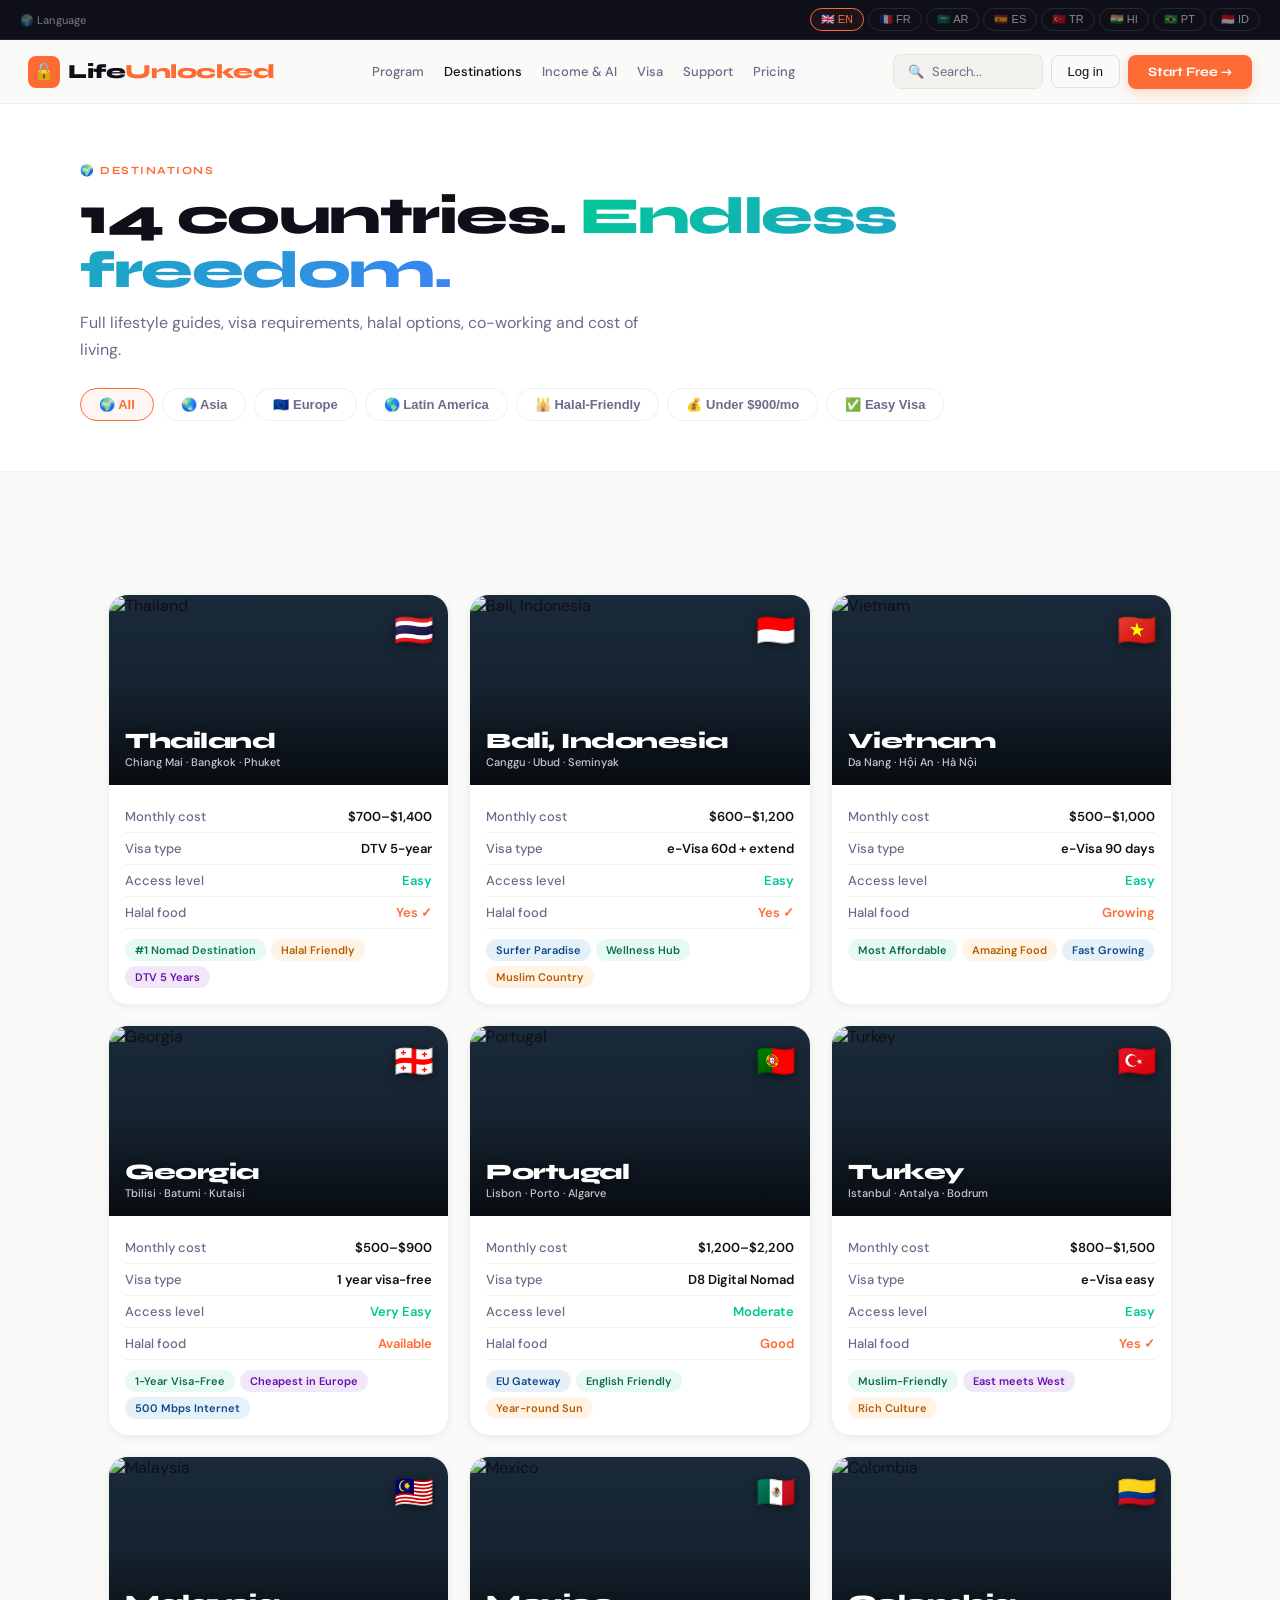
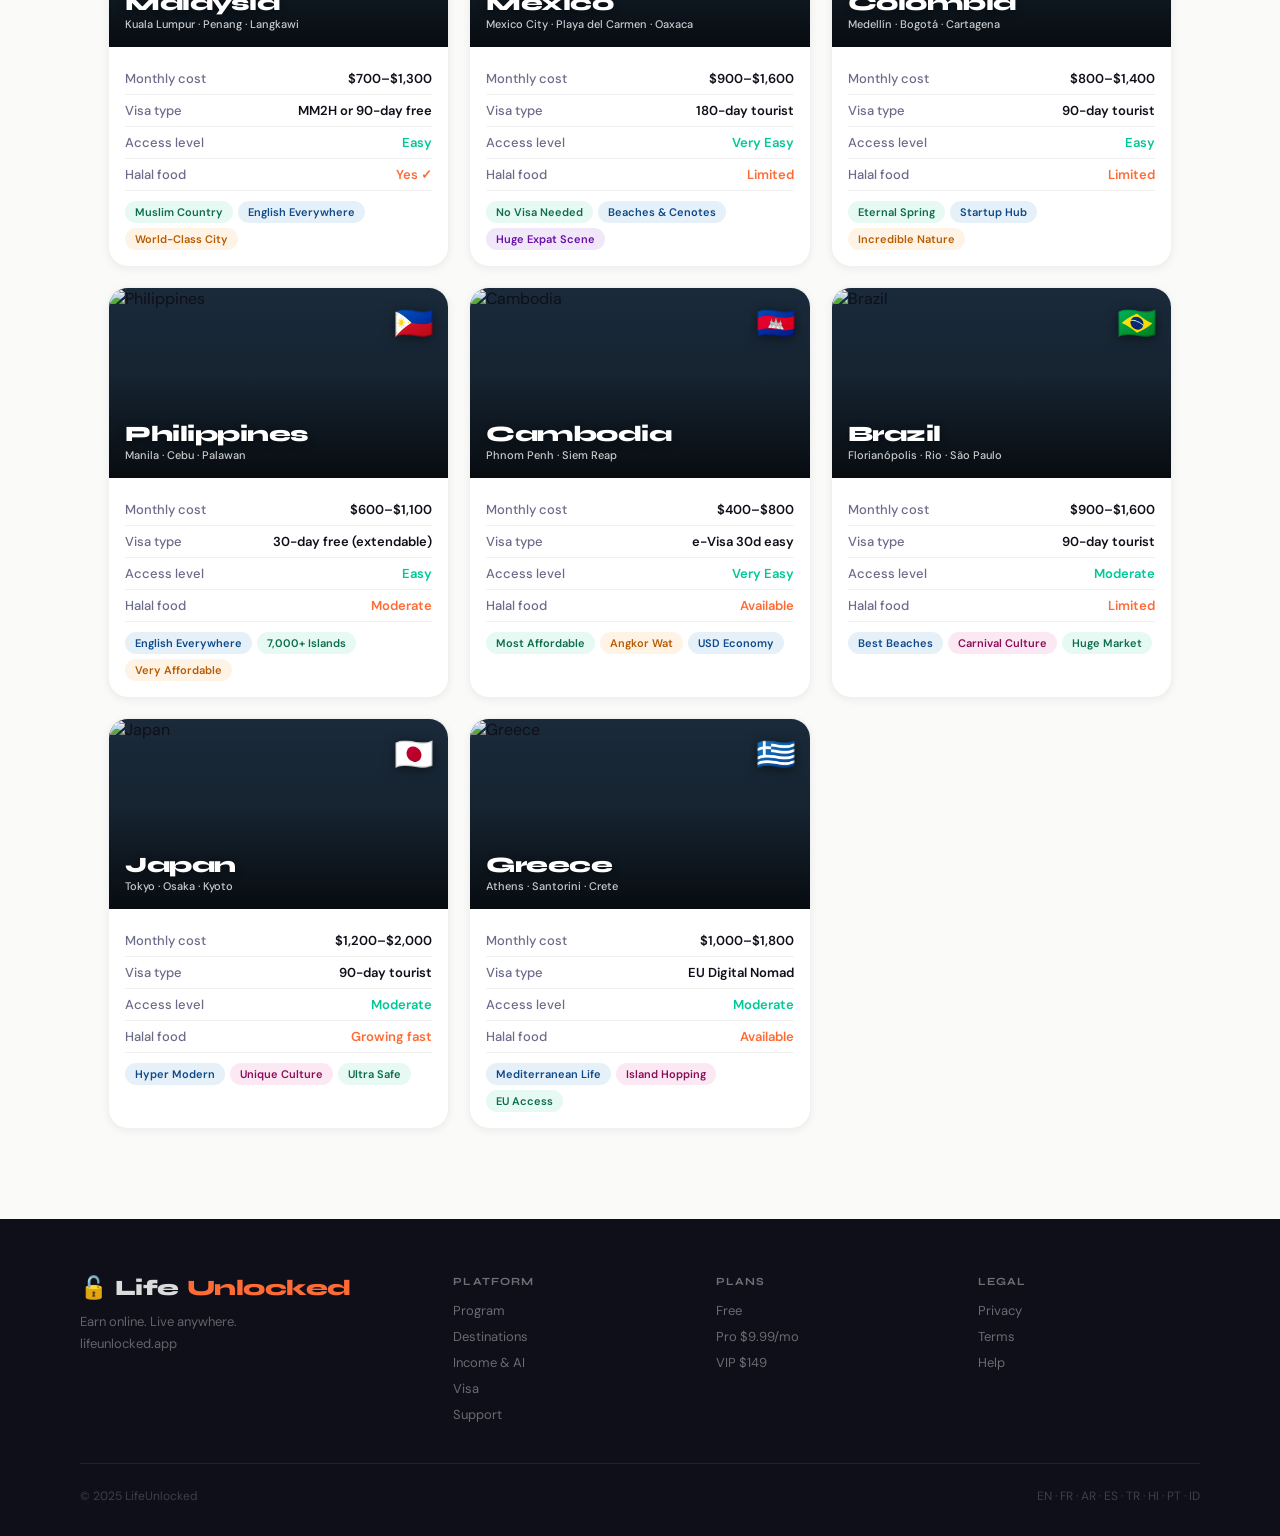
==== commit d2952f00: "Add files via upload" ====
--- a/destinations.html
+++ b/destinations.html
@@ -7,147 +7,311 @@
 <link href="https://fonts.googleapis.com/css2?family=Syne:wght@400;600;700;800&family=DM+Sans:wght@300;400;500;600&display=swap" rel="stylesheet">
 <link rel="stylesheet" href="shared.css">
 <style>
-.dest-grid{display:grid;grid-template-columns:repeat(auto-fill,minmax(300px,1fr));gap:18px;margin-top:40px}
-.dc{background:#fff;border:1px solid var(--b1);border-radius:18px;overflow:hidden;cursor:pointer;transition:all .3s;box-shadow:0 1px 3px rgba(0,0,0,.06)}
-.dc:hover{box-shadow:0 12px 36px rgba(0,0,0,.1);transform:translateY(-6px)}
-.dc-img{height:160px;display:flex;align-items:flex-end;padding:16px;position:relative;overflow:hidden}
-.dc-overlay{position:absolute;inset:0;background:linear-gradient(to top,rgba(0,0,0,.65) 0%,rgba(0,0,0,.1) 60%,transparent 100%)}
-.dc-flag{position:absolute;right:14px;top:14px;font-size:32px;z-index:2;filter:drop-shadow(0 2px 4px rgba(0,0,0,.3))}
+.lb{background:var(--tx);border-bottom:1px solid rgba(255,255,255,.08);padding:8px 20px;display:flex;align-items:center;justify-content:space-between;gap:8px;flex-wrap:wrap}
+.lb-l{font-size:11px;color:rgba(255,255,255,.4);font-weight:500}
+.lb-btns{display:flex;gap:4px;flex-wrap:wrap}
+.lb-btn{background:transparent;border:1px solid rgba(255,255,255,.1);color:rgba(255,255,255,.5);padding:4px 10px;border-radius:20px;font-size:11px;cursor:pointer;transition:all .2s}
+.lb-btn:hover,.lb-btn.on{border-color:var(--or);color:var(--or);background:var(--or4)}
+.dest-grid{display:grid;grid-template-columns:repeat(auto-fill,minmax(300px,1fr));gap:20px;margin-top:32px}
+.dc{background:#fff;border:1px solid var(--b1);border-radius:20px;overflow:hidden;cursor:pointer;transition:all .35s;box-shadow:0 2px 8px rgba(0,0,0,.06)}
+.dc:hover{box-shadow:0 16px 48px rgba(0,0,0,.13);transform:translateY(-7px)}
+.dc-img{height:190px;display:flex;align-items:flex-end;padding:16px;position:relative;overflow:hidden;background:#1a1a2e}
+.dc-img img{position:absolute;inset:0;width:100%;height:100%;object-fit:cover;transition:transform .5s ease;display:block}
+.dc:hover .dc-img img{transform:scale(1.07)}
+.dc-overlay{position:absolute;inset:0;background:linear-gradient(to top,rgba(0,0,0,.72) 0%,rgba(0,0,0,.15) 55%,transparent 100%)}
+.dc-flag{position:absolute;right:14px;top:14px;font-size:32px;z-index:2;filter:drop-shadow(0 2px 6px rgba(0,0,0,.5))}
 .dc-content{position:relative;z-index:2}
-.dc-name{font-family:'Syne',sans-serif;font-size:22px;font-weight:800;color:#fff;letter-spacing:-.5px;line-height:1}
-.dc-city{font-size:11px;color:rgba(255,255,255,.7);margin-top:3px;font-weight:500}
+.dc-name{font-family:'Syne',sans-serif;font-size:22px;font-weight:800;color:#fff;letter-spacing:-.5px;line-height:1;text-shadow:0 2px 8px rgba(0,0,0,.4)}
+.dc-city{font-size:11px;color:rgba(255,255,255,.78);margin-top:3px;font-weight:500}
 .dc-body{padding:16px}
 .dc-row{display:flex;justify-content:space-between;align-items:center;padding:7px 0;border-bottom:1px solid var(--b1);font-size:13px}
 .dc-row:last-of-type{border:none;padding-bottom:0}
 .dc-l{color:var(--mu);font-weight:500}.dc-r{color:var(--tx);font-weight:600}
 .dc-r.easy{color:var(--te)}.dc-r.hal{color:var(--or)}
 .dc-tags{display:flex;gap:5px;flex-wrap:wrap;margin-top:10px}
-.dtag{font-size:11px;padding:4px 9px;border-radius:20px;font-weight:600}
+.dtag{font-size:11px;padding:4px 10px;border-radius:20px;font-weight:600}
 .filter-bar{display:flex;gap:8px;flex-wrap:wrap;margin-top:24px}
-.filter-btn{background:#fff;border:1.5px solid var(--b1);border-radius:20px;padding:8px 16px;font-size:13px;font-weight:600;cursor:pointer;transition:all .2s;color:var(--mu)}
+.filter-btn{background:#fff;border:1.5px solid var(--b1);border-radius:20px;padding:8px 18px;font-size:13px;font-weight:600;cursor:pointer;transition:all .2s;color:var(--mu)}
 .filter-btn:hover,.filter-btn.active{border-color:var(--or);color:var(--or);background:var(--or4)}
-.modal-overlay{position:fixed;inset:0;background:rgba(15,15,26,.55);z-index:300;display:none;align-items:center;justify-content:center;padding:20px;backdrop-filter:blur(4px)}
+.modal-overlay{position:fixed;inset:0;background:rgba(15,15,26,.6);z-index:300;display:none;align-items:center;justify-content:center;padding:20px;backdrop-filter:blur(6px)}
 .modal-overlay.open{display:flex}
-.modal-box{background:#fff;border-radius:22px;max-width:560px;width:100%;max-height:85vh;overflow-y:auto;box-shadow:0 24px 64px rgba(0,0,0,.15)}
-.modal-head{padding:20px 24px;border-bottom:1px solid var(--b1);display:flex;align-items:center;justify-content:space-between;position:sticky;top:0;background:#fff;z-index:1}
-.modal-title{font-family:'Syne',sans-serif;font-size:18px;font-weight:800;color:var(--tx);letter-spacing:-.4px}
-.modal-close{background:var(--bg2);border:none;color:var(--mu);width:32px;height:32px;border-radius:8px;cursor:pointer;font-size:16px;display:flex;align-items:center;justify-content:center}
+.modal-box{background:#fff;border-radius:22px;max-width:580px;width:100%;max-height:88vh;overflow-y:auto;box-shadow:0 24px 64px rgba(0,0,0,.18)}
+.modal-img-wrap{height:220px;position:relative;overflow:hidden;background:#1a1a2e}
+.modal-img-wrap img{width:100%;height:100%;object-fit:cover;display:block}
+.modal-img-overlay{position:absolute;inset:0;background:linear-gradient(to top,rgba(0,0,0,.68) 0%,transparent 60%)}
+.modal-img-content{position:absolute;bottom:18px;left:22px;right:22px;z-index:2}
+.modal-img-name{font-family:'Syne',sans-serif;font-size:26px;font-weight:800;color:#fff;letter-spacing:-.6px}
+.modal-img-city{font-size:13px;color:rgba(255,255,255,.75);margin-top:2px}
+.modal-close-btn{position:absolute;top:14px;right:14px;z-index:3;background:rgba(0,0,0,.35);border:none;color:#fff;width:32px;height:32px;border-radius:8px;cursor:pointer;font-size:16px;backdrop-filter:blur(4px)}
 .modal-body{padding:22px 24px}
 .life-grid{display:grid;grid-template-columns:1fr 1fr;gap:8px;margin:16px 0}
 .life-item{background:var(--bg2);border-radius:10px;padding:12px}
 .life-key{font-size:10px;color:var(--fa);text-transform:uppercase;letter-spacing:.08em;font-weight:700;margin-bottom:4px;font-family:'Syne',sans-serif}
 .life-val{font-family:'Syne',sans-serif;font-size:13px;font-weight:800;color:var(--tx)}
+@media(max-width:600px){.dc-img{height:160px}.modal-img-wrap{height:180px}.life-grid{grid-template-columns:1fr}}
 </style>
 </head>
 <body>
+
 <div class="auth-overlay" id="auth-overlay"><div class="auth-box" id="auth-box"><div class="auth-header"><div class="auth-logo">🔓 <strong>Life</strong><span style="color:var(--or)">Unlocked</span></div><button class="auth-close" onclick="closeAuth()">✕</button></div><div class="auth-tabs"><button class="auth-tab active" id="tab-signin" onclick="switchTab('signin')">Sign In</button><button class="auth-tab" id="tab-signup" onclick="switchTab('signup')">Create Account</button></div><div id="auth-form-area"></div></div></div>
-<nav id="main-nav"><div class="nav-logo" onclick="window.location='index.html'"><div class="nav-logo-mark">🔓</div><div><span class="nav-life">Life</span><span class="nav-ul">Unlocked</span></div></div><div class="nav-links"><a href="program.html">Program</a><a href="destinations.html" class="active">Destinations</a><a href="income.html">Income & AI</a><a href="visa.html">Visa</a><a href="support.html">Support</a><a href="index.html#pricing">Pricing</a></div><div class="nav-right"><div class="nav-search-btn" onclick="toggleSearch()">🔍 <span id="ns-txt">Search...</span></div><button class="nav-login-btn" onclick="openAuth('signin')" id="nav-login-btn">Log in</button><button class="nav-cta-btn" onclick="window.location='index.html#quiz'">Start Free →</button></div><button class="nav-mobile-menu" onclick="toggleMobileNav()">☰</button></nav>
-<div class="mobile-nav" id="mobile-nav"><a href="program.html">📋 The Program</a><a href="destinations.html">🌍 Destinations</a><a href="income.html">💰 Income & AI</a><a href="visa.html">📋 Visa Checker</a><a href="support.html">💬 Support</a><a href="index.html#pricing">💎 Pricing</a></div>
-<div class="search-bar-wrap" id="search-bar-wrap"><div class="search-bar-inner"><span>🔍</span><input class="search-bar-input" id="search-input" placeholder="Search destinations, income, visa..." oninput="runSearch(this.value)" onkeydown="if(event.key==='Escape')toggleSearch()"><button onclick="toggleSearch()" style="background:none;border:none;cursor:pointer;color:var(--mu);font-size:16px">✕</button></div><div class="search-results" id="search-results"></div></div>
-
-<div class="page-hero"><div class="page-hero-inner"><div class="page-hero-label">🌍 Destinations</div><h1 class="page-hero-h1">14 countries. <span class="grad-te">Endless freedom.</span></h1><p class="page-hero-sub">Full lifestyle guides, visa requirements, halal options, co-working spaces, and cost of living for every destination. Click any country to explore.</p>
-<div class="filter-bar">
-  <button class="filter-btn active" onclick="filterDest('all',this)">All Destinations</button>
-  <button class="filter-btn" onclick="filterDest('asia',this)">🌏 Asia</button>
-  <button class="filter-btn" onclick="filterDest('europe',this)">🇪🇺 Europe</button>
-  <button class="filter-btn" onclick="filterDest('latam',this)">🌎 Latin America</button>
-  <button class="filter-btn" onclick="filterDest('halal',this)">🕌 Halal-Friendly</button>
-  <button class="filter-btn" onclick="filterDest('cheap',this)">💰 Under $900/mo</button>
-  <button class="filter-btn" onclick="filterDest('easy',this)">✅ Easy Visa</button>
+
+<div class="lb">
+  <span class="lb-l">🌍 Language</span>
+  <div class="lb-btns">
+    <button class="lb-btn on" onclick="setLang('en',this)">🇬🇧 EN</button>
+    <button class="lb-btn" onclick="setLang('fr',this)">🇫🇷 FR</button>
+    <button class="lb-btn" onclick="setLang('ar',this)">🇸🇦 AR</button>
+    <button class="lb-btn" onclick="setLang('es',this)">🇪🇸 ES</button>
+    <button class="lb-btn" onclick="setLang('tr',this)">🇹🇷 TR</button>
+    <button class="lb-btn" onclick="setLang('hi',this)">🇮🇳 HI</button>
+    <button class="lb-btn" onclick="setLang('pt',this)">🇧🇷 PT</button>
+    <button class="lb-btn" onclick="setLang('id',this)">🇮🇩 ID</button>
+  </div>
 </div>
-</div></div>
-
-<div class="section-wrap alt">
-<div class="section">
-<div class="dest-grid" id="dest-grid"></div>
+
+<nav id="main-nav">
+  <div class="nav-logo" onclick="window.location='index.html'"><div class="nav-logo-mark">🔓</div><div><span class="nav-life">Life</span><span class="nav-ul">Unlocked</span></div></div>
+  <div class="nav-links"><a href="program.html">Program</a><a href="destinations.html" class="active">Destinations</a><a href="income.html">Income & AI</a><a href="visa.html">Visa</a><a href="support.html">Support</a><a href="index.html#pricing">Pricing</a></div>
+  <div class="nav-right"><div class="nav-search-btn" onclick="toggleSearch()">🔍 <span id="ns-txt">Search...</span></div><button class="nav-login-btn" onclick="openAuth('signin')" id="nav-login-btn">Log in</button><button class="nav-cta-btn" onclick="window.location='index.html#quiz'">Start Free →</button></div>
+  <button class="nav-mobile-menu" onclick="toggleMobileNav()">☰</button>
+</nav>
+<div class="mobile-nav" id="mobile-nav"><a href="program.html">📋 The Program</a><a href="destinations.html">🌍 Destinations</a><a href="income.html">💰 Income & AI</a><a href="visa.html">📋 Visa</a><a href="support.html">💬 Support</a><a href="index.html#pricing">💎 Pricing</a></div>
+<div class="search-bar-wrap" id="search-bar-wrap"><div class="search-bar-inner"><span>🔍</span><input class="search-bar-input" id="search-input" placeholder="Search..." oninput="runSearch(this.value)" onkeydown="if(event.key==='Escape')toggleSearch()"><button onclick="toggleSearch()" style="background:none;border:none;cursor:pointer;color:var(--mu);font-size:16px">✕</button></div><div class="search-results" id="search-results"></div></div>
+
+<div class="page-hero">
+  <div class="page-hero-inner">
+    <div class="page-hero-label" id="ph-label">🌍 Destinations</div>
+    <h1 class="page-hero-h1" id="ph-title">14 countries. <span class="grad-te">Endless freedom.</span></h1>
+    <p class="page-hero-sub" id="ph-sub">Full lifestyle guides, visa requirements, halal options, co-working spaces and cost of living. Click any country to explore.</p>
+    <div class="filter-bar">
+      <button class="filter-btn active" onclick="filterDest('all',this)" id="f-all">🌍 All</button>
+      <button class="filter-btn" onclick="filterDest('asia',this)" id="f-asia">🌏 Asia</button>
+      <button class="filter-btn" onclick="filterDest('europe',this)" id="f-europe">🇪🇺 Europe</button>
+      <button class="filter-btn" onclick="filterDest('latam',this)" id="f-latam">🌎 Latin America</button>
+      <button class="filter-btn" onclick="filterDest('halal',this)" id="f-halal">🕌 Halal-Friendly</button>
+      <button class="filter-btn" onclick="filterDest('cheap',this)" id="f-cheap">💰 Under $900/mo</button>
+      <button class="filter-btn" onclick="filterDest('easy',this)" id="f-easy">✅ Easy Visa</button>
+    </div>
+  </div>
 </div>
+
+<div class="section-wrap alt"><div class="section"><div class="dest-grid" id="dest-grid"></div></div></div>
+
+<div class="modal-overlay" id="dest-modal" onclick="if(event.target===this)closeModal()">
+  <div class="modal-box">
+    <div class="modal-img-wrap">
+      <img id="modal-photo" src="" alt="">
+      <div class="modal-img-overlay"></div>
+      <button class="modal-close-btn" onclick="closeModal()">✕</button>
+      <div class="modal-img-content"><div class="modal-img-name" id="modal-dname"></div><div class="modal-img-city" id="modal-dcity"></div></div>
+    </div>
+    <div class="modal-body" id="modal-body"></div>
+  </div>
 </div>
 
-<div class="modal-overlay" id="dest-modal" onclick="if(event.target===this)closeDestModal()">
-<div class="modal-box">
-<div class="modal-head"><div class="modal-title" id="modal-title"></div><button class="modal-close" onclick="closeDestModal()">✕</button></div>
-<div class="modal-body" id="modal-body"></div>
-</div>
-</div>
-
-<footer class="main-footer"><div class="footer-inner"><div class="footer-top"><div><div class="footer-logo">🔓 <span style="color:rgba(255,255,255,.85)">Life</span><span style="color:var(--or)">Unlocked</span></div><div class="footer-tagline">Earn online. Live anywhere.<br>lifeunlocked.app</div></div><div><div class="footer-col-title">Platform</div><div class="footer-links"><a href="program.html">Program</a><a href="destinations.html">Destinations</a><a href="income.html">Income & AI</a><a href="visa.html">Visa</a><a href="support.html">Support</a></div></div><div><div class="footer-col-title">Plans</div><div class="footer-links"><a href="index.html#pricing">Free Plan</a><a href="index.html#pricing">Pro $9.99/mo</a><a href="index.html#pricing">VIP $149</a></div></div><div><div class="footer-col-title">Legal</div><div class="footer-links"><a href="#">Privacy</a><a href="#">Terms</a><a href="support.html">Help</a></div></div></div><div class="footer-bottom"><span>© 2025 LifeUnlocked</span><span>EN · FR · AR · ES · TR · HI · PT · ID</span></div></div></footer>
+<footer class="main-footer"><div class="footer-inner"><div class="footer-top"><div><div class="footer-logo">🔓 <span style="color:rgba(255,255,255,.85)">Life</span><span style="color:var(--or)">Unlocked</span></div><div class="footer-tagline">Earn online. Live anywhere.<br>lifeunlocked.app</div></div><div><div class="footer-col-title">Platform</div><div class="footer-links"><a href="program.html">Program</a><a href="destinations.html">Destinations</a><a href="income.html">Income & AI</a><a href="visa.html">Visa</a><a href="support.html">Support</a></div></div><div><div class="footer-col-title">Plans</div><div class="footer-links"><a href="index.html#pricing">Free</a><a href="index.html#pricing">Pro $9.99/mo</a><a href="index.html#pricing">VIP $149</a></div></div><div><div class="footer-col-title">Legal</div><div class="footer-links"><a href="#">Privacy</a><a href="#">Terms</a><a href="support.html">Help</a></div></div></div><div class="footer-bottom"><span>© 2025 LifeUnlocked</span><span>EN · FR · AR · ES · TR · HI · PT · ID</span></div></div></footer>
 
 <script src="shared.js"></script>
 <script>
-const DESTS=[
-  {id:'thailand',n:'Thailand',city:'Chiang Mai · Bangkok · Phuket',flag:'🇹🇭',bg:'linear-gradient(135deg,#0d4f35,#1a7a52)',cost:'$700–$1,400',visa:'DTV 5-year',diff:'Easy',halal:'Yes ✓',region:'asia',minCost:700,tags:[{t:'#1 Nomad Destination',c:'#e6f9f2',tc:'#0d6e4a'},{t:'Halal Friendly',c:'#fdf6e3',tc:'#8a5a00'},{t:'DTV 5 Years',c:'#f0e6f9',tc:'#5a0d8a'}],detail:'Thailand is the #1 destination for digital nomads in Asia. The DTV visa allows 5-year multiple-entry stays of 180 days each. Chiang Mai is the nomad capital: affordable, fast internet, co-working spaces everywhere, huge expat community. Muslim-friendly: 300+ mosques, halal restaurants everywhere.',life:{Budget:'~$900/mo',Internet:'50–200 Mbps',Halal:'Widely available','Co-working':'$80–150/mo',Mosques:'300+ in Chiang Mai',Expats:'30,000+'}},
-  {id:'bali',n:'Bali, Indonesia',city:'Canggu · Ubud · Seminyak',flag:'🇮🇩',bg:'linear-gradient(135deg,#4a1500,#8a3000)',cost:'$600–$1,200',visa:'e-Visa 60d + extend',diff:'Easy',halal:'Yes ✓',region:'asia',minCost:600,tags:[{t:'Surfer Paradise',c:'#e6f0f9',tc:'#0d4a8a'},{t:'Wellness Hub',c:'#e6f9f2',tc:'#0d6e4a'},{t:'Muslim Country',c:'#fdf6e3',tc:'#8a5a00'}],detail:'Bali is paradise for creatives and wellness lovers. Indonesia is the world\'s largest Muslim country — halal food and mosques everywhere. Canggu has the best co-working scene in all of Asia. 25,000+ expats. Most digital nomads live very well on $800/month.',life:{Budget:'~$800/mo',Internet:'20–100 Mbps',Halal:'Abundant everywhere','Co-working':'$100–200/mo',Mosques:'Thousands',Expats:'25,000+'}},
-  {id:'vietnam',n:'Vietnam',city:'Da Nang · Hội An · Hà Nội',flag:'🇻🇳',bg:'linear-gradient(135deg,#4a0808,#8a1a1a)',cost:'$500–$1,000',visa:'e-Visa 90 days',diff:'Easy',halal:'Growing',region:'asia',minCost:500,tags:[{t:'Most Affordable',c:'#e6f9f2',tc:'#0d6e4a'},{t:'Amazing Food',c:'#fdf6e3',tc:'#8a5a00'},{t:'Fast Growing',c:'#e6f0f9',tc:'#0d4a8a'}],detail:'Vietnam is one of the cheapest high-quality destinations in the world. Da Nang: beach + mountain + city in one place. Excellent healthcare, amazing food, welcoming people. E-visa is easy to obtain online.',life:{Budget:'~$700/mo',Internet:'30–150 Mbps',Halal:'Available in cities','Co-working':'$60–120/mo',Mosques:'Major cities',Expats:'15,000+'}},
-  {id:'georgia',n:'Georgia',city:'Tbilisi · Batumi · Kutaisi',flag:'🇬🇪',bg:'linear-gradient(135deg,#0d1a4a,#1a2d8a)',cost:'$500–$900',visa:'1 year visa-free',diff:'Very Easy',halal:'Available',region:'europe',minCost:500,tags:[{t:'1-Year Visa-Free',c:'#e6f9f2',tc:'#0d6e4a'},{t:'Cheapest Europe',c:'#f3e6f9',tc:'#5a0d8a'},{t:'Ultra-Fast Internet',c:'#e6f0f9',tc:'#0d4a8a'}],detail:'Georgia offers 1 year visa-free for Morocco, Algeria, Egypt, Tunisia, Turkey and most African/Asian passports. Tbilisi mixes ancient history with modern nomad cafes. Very affordable. Best value in Europe. Ultra-fast internet everywhere.',life:{Budget:'~$650/mo',Internet:'50–500 Mbps',Halal:'Available','Co-working':'$60–100/mo',Mosques:'Several in Tbilisi',Expats:'20,000+'}},
-  {id:'portugal',n:'Portugal',city:'Lisbon · Porto · Algarve',flag:'🇵🇹',bg:'linear-gradient(135deg,#2d0d4a,#5a1a8a)',cost:'$1,200–$2,200',visa:'D8 Digital Nomad',diff:'Moderate',halal:'Good',region:'europe',minCost:1200,tags:[{t:'EU Gateway',c:'#e6f0f9',tc:'#0d4a8a'},{t:'English Friendly',c:'#e6f9f2',tc:'#0d6e4a'},{t:'Great Weather',c:'#fdf6e3',tc:'#8a5a00'}],detail:'Portugal\'s D8 visa is the best in Europe for remote workers. Lisbon has incredible culture, food and nightlife. Gateway to all of Europe. Growing tech and startup scene. Best for those already earning $2,500+/month.',life:{Budget:'~$1,600/mo',Internet:'50–1000 Mbps',Halal:'Available','Co-working':'$150–300/mo',Mosques:'Several',Expats:'40,000+'}},
-  {id:'turkey',n:'Turkey',city:'Istanbul · Antalya · Bodrum',flag:'🇹🇷',bg:'linear-gradient(135deg,#4a0d0d,#8a1a1a)',cost:'$800–$1,500',visa:'e-Visa easy',diff:'Easy',halal:'Yes ✓',region:'asia',minCost:800,tags:[{t:'Muslim-Friendly',c:'#e6f9f2',tc:'#0d6e4a'},{t:'East meets West',c:'#f3e6f9',tc:'#5a0d8a'},{t:'Rich Culture',c:'#fdf6e3',tc:'#8a5a00'}],detail:'Turkey is ideal for Muslims. Istanbul bridges Europe and Asia. Antalya offers beach + city life at very affordable prices. Everything halal, mosques everywhere. Large Arab community. e-Visa is easy for most nationalities.',life:{Budget:'~$1,100/mo',Internet:'25–100 Mbps',Halal:'Everywhere','Co-working':'$80–160/mo',Mosques:'Thousands',Expats:'50,000+'}},
-  {id:'malaysia',n:'Malaysia',city:'Kuala Lumpur · Penang · Langkawi',flag:'🇲🇾',bg:'linear-gradient(135deg,#0d4a0d,#1a8a1a)',cost:'$700–$1,300',visa:'MM2H or 90-day free',diff:'Easy',halal:'Yes ✓',region:'asia',minCost:700,tags:[{t:'Muslim Country',c:'#e6f9f2',tc:'#0d6e4a'},{t:'English Everywhere',c:'#e6f0f9',tc:'#0d4a8a'},{t:'World-Class City',c:'#fdf6e3',tc:'#8a5a00'}],detail:'Malaysia is extremely underrated. KL is a world-class city with fantastic infrastructure. English is everywhere. Muslim-majority country — halal food and mosques on every corner. Great for families.',life:{Budget:'~$950/mo',Internet:'30–500 Mbps',Halal:'Everywhere','Co-working':'$80–150/mo',Mosques:'Thousands',Expats:'35,000+'}},
-  {id:'mexico',n:'Mexico',city:'Mexico City · Playa del Carmen · Oaxaca',flag:'🇲🇽',bg:'linear-gradient(135deg,#4a2d0d,#8a5a1a)',cost:'$900–$1,600',visa:'180-day tourist',diff:'Very Easy',halal:'Limited',region:'latam',minCost:900,tags:[{t:'No Visa Needed',c:'#e6f9f2',tc:'#0d6e4a'},{t:'Beaches & Cenotes',c:'#e6f0f9',tc:'#0d4a8a'},{t:'Huge Expat Scene',c:'#f3e6f9',tc:'#5a0d8a'}],detail:'Mexico City is one of the best cities for nomads worldwide. Playa del Carmen for beach life. No visa needed for most nationalities. Great food, wild nature, vibrant culture. Spanish opens everything.',life:{Budget:'~$1,200/mo',Internet:'20–100 Mbps',Halal:'Major cities only','Co-working':'$100–200/mo',Mosques:'Few',Expats:'60,000+'}},
-  {id:'colombia',n:'Colombia',city:'Medellín · Bogotá · Cartagena',flag:'🇨🇴',bg:'linear-gradient(135deg,#0d3a0d,#1a6a1a)',cost:'$800–$1,400',visa:'90-day tourist',diff:'Easy',halal:'Limited',region:'latam',minCost:800,tags:[{t:'Eternal Spring',c:'#e6f9f2',tc:'#0d6e4a'},{t:'Startup Hub',c:'#e6f0f9',tc:'#0d4a8a'},{t:'Incredible Nature',c:'#fdf6e3',tc:'#8a5a00'}],detail:'"City of Eternal Spring" — Medellín has perfect weather year-round. Colombia has transformed into a top nomad destination. Great coffee, incredible nature, warm people. Spanish helpful.',life:{Budget:'~$1,000/mo',Internet:'20–100 Mbps',Halal:'Very limited','Co-working':'$80–150/mo',Mosques:'Few',Expats:'30,000+'}},
-  {id:'philippines',n:'Philippines',city:'Manila · Cebu · Palawan',flag:'🇵🇭',bg:'linear-gradient(135deg,#0d0d4a,#1a1a8a)',cost:'$600–$1,100',visa:'30-day free (extendable)',diff:'Easy',halal:'Moderate',region:'asia',minCost:600,tags:[{t:'English Everywhere',c:'#e6f0f9',tc:'#0d4a8a'},{t:'7,000+ Islands',c:'#e6f9f2',tc:'#0d6e4a'},{t:'Very Affordable',c:'#fdf6e3',tc:'#8a5a00'}],detail:'Philippines has 7,107 islands. English is the official language — no language barrier. Palawan is one of the world\'s most beautiful places. Great for divers and beach lovers.',life:{Budget:'~$750/mo',Internet:'10–50 Mbps',Halal:'South Philippines','Co-working':'$50–100/mo',Mosques:'South mainly',Expats:'20,000+'}},
-  {id:'cambodia',n:'Cambodia',city:'Phnom Penh · Siem Reap',flag:'🇰🇭',bg:'linear-gradient(135deg,#3a2d0d,#6a5a1a)',cost:'$400–$800',visa:'e-Visa 30d easy',diff:'Very Easy',halal:'Available',region:'asia',minCost:400,tags:[{t:'Most Affordable',c:'#e6f9f2',tc:'#0d6e4a'},{t:'Angkor Wat',c:'#fdf6e3',tc:'#8a5a00'},{t:'USD Economy',c:'#e6f0f9',tc:'#0d4a8a'}],detail:'Most affordable country in Asia. Dollar economy makes finances simple. Phnom Penh has a growing nomad scene. Siem Reap for the incredible Angkor Wat.',life:{Budget:'~$550/mo',Internet:'10–50 Mbps',Halal:'Available','Co-working':'$40–80/mo',Mosques:'Available',Expats:'8,000+'}},
-  {id:'brazil',n:'Brazil',city:'Florianópolis · Rio · São Paulo',flag:'🇧🇷',bg:'linear-gradient(135deg,#0a1a08,#1a3a12)',cost:'$900–$1,600',visa:'90-day tourist',diff:'Moderate',halal:'Limited',region:'latam',minCost:900,tags:[{t:'Best Beaches',c:'#e6f0f9',tc:'#0d4a8a'},{t:'Carnival Culture',c:'#fce8f3',tc:'#8a0d5a'},{t:'Huge Market',c:'#e6f9f2',tc:'#0d6e4a'}],detail:'Brazil is a continent in itself. Florianópolis is the top nomad spot with incredible beaches. Rio for culture and energy. São Paulo for business. Portuguese is useful but many speak English.',life:{Budget:'~$1,100/mo',Internet:'20–200 Mbps',Halal:'Major cities','Co-working':'$80–150/mo',Mosques:'São Paulo, Rio',Expats:'25,000+'}},
-  {id:'japan',n:'Japan',city:'Tokyo · Osaka · Kyoto',flag:'🇯🇵',bg:'linear-gradient(135deg,#3a0d1a,#6a1a35)',cost:'$1,200–$2,000',visa:'90-day tourist',diff:'Moderate',halal:'Growing fast',region:'asia',minCost:1200,tags:[{t:'Hyper Modern',c:'#e6f0f9',tc:'#0d4a8a'},{t:'Unique Culture',c:'#fce8f3',tc:'#8a0d5a'},{t:'Ultra Safe',c:'#e6f9f2',tc:'#0d6e4a'}],detail:'Japan is an unforgettable experience. Ultra-safe, incredibly organized, unique culture. Halal options growing rapidly. Best for those earning $2,500+/month in USD/EUR. Tokyo is one of the most exciting cities on earth.',life:{Budget:'~$1,600/mo',Internet:'100–1000 Mbps',Halal:'Growing rapidly','Co-working':'$150–300/mo',Mosques:'Major cities',Expats:'30,000+'}},
-  {id:'greece',n:'Greece',city:'Athens · Santorini · Crete',flag:'🇬🇷',bg:'linear-gradient(135deg,#080e1a,#10208a)',cost:'$1,000–$1,800',visa:'EU Digital Nomad',diff:'Moderate',halal:'Available',region:'europe',minCost:1000,tags:[{t:'Mediterranean Life',c:'#e6f0f9',tc:'#0d4a8a'},{t:'Island Hopping',c:'#fce8f3',tc:'#8a0d5a'},{t:'EU Access',c:'#e6f9f2',tc:'#0d6e4a'}],detail:'Greece digital nomad visa is one of the easiest in the EU. Mediterranean diet, ancient history, stunning islands. Athens has a growing nomad community. Island hopping is a unique experience.',life:{Budget:'~$1,400/mo',Internet:'20–200 Mbps',Halal:'Available','Co-working':'$100–200/mo',Mosques:'Athens',Expats:'20,000+'}},
+var lang = localStorage.getItem('lu_lang') || 'en';
+var currentFilter = 'all';
+
+var TR = {
+  en:{label:'🌍 Destinations',title:'14 countries. <span class="grad-te">Endless freedom.</span>',sub:'Full lifestyle guides, visa requirements, halal options, co-working and cost of living.',all:'🌍 All',asia:'🌏 Asia',europe:'🇪🇺 Europe',latam:'🌎 Latin America',halal:'🕌 Halal-Friendly',cheap:'💰 Under $900/mo',easy:'✅ Easy Visa',cost:'Monthly cost',visa:'Visa type',diff:'Access level',halalF:'Halal food',btn1:'Check My Visa →',btn2:'Plan My Move to'},
+  fr:{label:'🌍 Destinations',title:'14 pays. <span class="grad-te">Une liberté infinie.</span>',sub:'Guides de vie complets, visa, options halal, co-working et coût de la vie.',all:'🌍 Tous',asia:'🌏 Asie',europe:'🇪🇺 Europe',latam:'🌎 Amérique latine',halal:'🕌 Halal-Friendly',cheap:'💰 Moins de 900$/mois',easy:'✅ Visa Facile',cost:'Budget mensuel',visa:'Type de visa',diff:'Accès',halalF:'Nourriture halal',btn1:'Vérifier mon visa →',btn2:'Planifier mon départ vers'},
+  ar:{label:'🌍 الوجهات',title:'14 دولة. <span class="grad-te">حرية لا حدود لها.</span>',sub:'أدلة الحياة الكاملة، متطلبات التأشيرة، خيارات حلال، مساحات العمل المشترك.',all:'🌍 الكل',asia:'🌏 آسيا',europe:'🇪🇺 أوروبا',latam:'🌎 أمريكا اللاتينية',halal:'🕌 حلال صديق',cheap:'💰 أقل من 900$/شهر',easy:'✅ تأشيرة سهلة',cost:'التكلفة الشهرية',visa:'نوع التأشيرة',diff:'مستوى الوصول',halalF:'طعام حلال',btn1:'تحقق من تأشيرتي →',btn2:'خطط لانتقالي إلى'},
+  es:{label:'🌍 Destinos',title:'14 países. <span class="grad-te">Libertad infinita.</span>',sub:'Guías completas de estilo de vida, requisitos de visa, opciones halal, coworking.',all:'🌍 Todos',asia:'🌏 Asia',europe:'🇪🇺 Europa',latam:'🌎 Latinoamérica',halal:'🕌 Halal-Friendly',cheap:'💰 Menos de $900/mes',easy:'✅ Visa Fácil',cost:'Costo mensual',visa:'Tipo de visa',diff:'Nivel de acceso',halalF:'Comida halal',btn1:'Ver mi visa →',btn2:'Planear mi mudanza a'},
+  tr:{label:'🌍 Destinasyonlar',title:'14 ülke. <span class="grad-te">Sonsuz özgürlük.</span>',sub:'Tam yaşam kılavuzları, vize gereksinimleri, helal seçenekler, coworking ve yaşam maliyeti.',all:'🌍 Tümü',asia:'🌏 Asya',europe:'🇪🇺 Avrupa',latam:'🌎 Latin Amerika',halal:'🕌 Helal-Dostu',cheap:'💰 $900/ay altı',easy:'✅ Kolay Vize',cost:'Aylık bütçe',visa:'Vize türü',diff:'Erişim',halalF:'Helal yiyecek',btn1:'Vizemi kontrol et →',btn2:'Taşınma planım'},
+  hi:{label:'🌍 गंतव्य',title:'14 देश। <span class="grad-te">अनंत स्वतंत्रता।</span>',sub:'पूर्ण जीवन शैली गाइड, वीजा, हलाल विकल्प, coworking और जीवन की लागत।',all:'🌍 सभी',asia:'🌏 एशिया',europe:'🇪🇺 यूरोप',latam:'🌎 लैटिन अमेरिका',halal:'🕌 हलाल',cheap:'💰 $900/माह से कम',easy:'✅ आसान वीजा',cost:'मासिक लागत',visa:'वीजा प्रकार',diff:'पहुंच',halalF:'हलाल खाना',btn1:'मेरा वीजा →',btn2:'मेरी योजना'},
+  pt:{label:'🌍 Destinos',title:'14 países. <span class="grad-te">Liberdade infinita.</span>',sub:'Guias completos de estilo de vida, requisitos de visto, opções halal, coworking.',all:'🌍 Todos',asia:'🌏 Ásia',europe:'🇪🇺 Europa',latam:'🌎 América Latina',halal:'🕌 Halal-Friendly',cheap:'💰 Menos de $900/mês',easy:'✅ Visto Fácil',cost:'Custo mensal',visa:'Tipo de visto',diff:'Nível de acesso',halalF:'Comida halal',btn1:'Ver meu visto →',btn2:'Planejar mudança para'},
+  id:{label:'🌍 Destinasi',title:'14 negara. <span class="grad-te">Kebebasan tanpa batas.</span>',sub:'Panduan gaya hidup lengkap, persyaratan visa, pilihan halal, coworking dan biaya hidup.',all:'🌍 Semua',asia:'🌏 Asia',europe:'🇪🇺 Eropa',latam:'🌎 Amerika Latin',halal:'🕌 Ramah Halal',cheap:'💰 Di bawah $900/bln',easy:'✅ Visa Mudah',cost:'Biaya bulanan',visa:'Jenis visa',diff:'Tingkat akses',halalF:'Makanan halal',btn1:'Cek visa saya →',btn2:'Rencana pindah ke'},
+};
+
+// UNIQUE photos for every country — verified different URLs
+var DESTS = [
+  {id:'thailand',n:'Thailand',city:'Chiang Mai · Bangkok · Phuket',flag:'🇹🇭',
+   photo:'https://images.unsplash.com/photo-1506665531195-3566af2b4dfa?w=800&q=80',
+   cost:'$700–$1,400',visa:'DTV 5-year',diff:'Easy',halal:'Yes ✓',region:'asia',minCost:700,
+   tags:[{t:'#1 Nomad Destination',c:'#e6f9f2',tc:'#0a7a4a'},{t:'Halal Friendly',c:'#fff3e6',tc:'#b85c00'},{t:'DTV 5 Years',c:'#f0e8f9',tc:'#6a0daa'}],
+   detail:'Thailand is the #1 destination for digital nomads in Asia. The DTV visa allows 5-year multiple-entry stays of 180 days each. Chiang Mai: affordable, fast internet, co-working everywhere, huge expat community. 300+ mosques and halal food everywhere.',
+   life:{Budget:'~$900/mo',Internet:'50–200 Mbps',Halal:'Widely available','Co-working':'$80–150/mo',Mosques:'300+ in Chiang Mai',Expats:'30,000+'}},
+  {id:'bali',n:'Bali, Indonesia',city:'Canggu · Ubud · Seminyak',flag:'🇮🇩',
+   photo:'https://images.unsplash.com/photo-1537996194471-e657df975ab4?w=800&q=80',
+   cost:'$600–$1,200',visa:'e-Visa 60d + extend',diff:'Easy',halal:'Yes ✓',region:'asia',minCost:600,
+   tags:[{t:'Surfer Paradise',c:'#e6f0f9',tc:'#0d4a8a'},{t:'Wellness Hub',c:'#e6f9f2',tc:'#0d6e4a'},{t:'Muslim Country',c:'#fff3e6',tc:'#b85c00'}],
+   detail:'Bali is paradise for creatives. Indonesia is the world\'s largest Muslim country — halal food and mosques everywhere. Canggu has the best co-working scene in Asia. Most nomads live well on $800/month.',
+   life:{Budget:'~$800/mo',Internet:'20–100 Mbps',Halal:'Abundant everywhere','Co-working':'$100–200/mo',Mosques:'Thousands',Expats:'25,000+'}},
+  {id:'vietnam',n:'Vietnam',city:'Da Nang · Hội An · Hà Nội',flag:'🇻🇳',
+   photo:'https://images.unsplash.com/photo-1573843981267-be1999ff37cd?w=800&q=80',
+   cost:'$500–$1,000',visa:'e-Visa 90 days',diff:'Easy',halal:'Growing',region:'asia',minCost:500,
+   tags:[{t:'Most Affordable',c:'#e6f9f2',tc:'#0d6e4a'},{t:'Amazing Food',c:'#fff3e6',tc:'#b85c00'},{t:'Fast Growing',c:'#e6f0f9',tc:'#0d4a8a'}],
+   detail:'Vietnam is one of the cheapest high-quality destinations globally. Da Nang: beach + mountain + city in one place. Excellent healthcare, amazing street food, welcoming people.',
+   life:{Budget:'~$700/mo',Internet:'30–150 Mbps',Halal:'Available in cities','Co-working':'$60–120/mo',Mosques:'Major cities',Expats:'15,000+'}},
+  {id:'georgia',n:'Georgia',city:'Tbilisi · Batumi · Kutaisi',flag:'🇬🇪',
+   photo:'https://images.unsplash.com/photo-1565008447742-97f6f38c985c?w=800&q=80',
+   cost:'$500–$900',visa:'1 year visa-free',diff:'Very Easy',halal:'Available',region:'europe',minCost:500,
+   tags:[{t:'1-Year Visa-Free',c:'#e6f9f2',tc:'#0d6e4a'},{t:'Cheapest in Europe',c:'#f0e8f9',tc:'#6a0daa'},{t:'500 Mbps Internet',c:'#e6f0f9',tc:'#0d4a8a'}],
+   detail:'Georgia is visa-free for 1 year for Morocco, Algeria, Egypt, Tunisia, Turkey and most African/Asian passports. Tbilisi mixes ancient history with modern nomad cafes. Best value in Europe.',
+   life:{Budget:'~$650/mo',Internet:'50–500 Mbps',Halal:'Available','Co-working':'$60–100/mo',Mosques:'Several in Tbilisi',Expats:'20,000+'}},
+  {id:'portugal',n:'Portugal',city:'Lisbon · Porto · Algarve',flag:'🇵🇹',
+   photo:'https://images.unsplash.com/photo-1555881400-74d7acaacd8b?w=800&q=80',
+   cost:'$1,200–$2,200',visa:'D8 Digital Nomad',diff:'Moderate',halal:'Good',region:'europe',minCost:1200,
+   tags:[{t:'EU Gateway',c:'#e6f0f9',tc:'#0d4a8a'},{t:'English Friendly',c:'#e6f9f2',tc:'#0d6e4a'},{t:'Year-round Sun',c:'#fff3e6',tc:'#b85c00'}],
+   detail:'Portugal D8 visa is the best in Europe for remote workers. Lisbon has incredible culture, food and nightlife. Gateway to all of Europe. Best for those earning $2,500+/month.',
+   life:{Budget:'~$1,600/mo',Internet:'50–1000 Mbps',Halal:'Available','Co-working':'$150–300/mo',Mosques:'Several',Expats:'40,000+'}},
+  {id:'turkey',n:'Turkey',city:'Istanbul · Antalya · Bodrum',flag:'🇹🇷',
+   photo:'https://images.unsplash.com/photo-1524231757912-21f4fe3a7200?w=800&q=80',
+   cost:'$800–$1,500',visa:'e-Visa easy',diff:'Easy',halal:'Yes ✓',region:'asia',minCost:800,
+   tags:[{t:'Muslim-Friendly',c:'#e6f9f2',tc:'#0d6e4a'},{t:'East meets West',c:'#f0e8f9',tc:'#6a0daa'},{t:'Rich Culture',c:'#fff3e6',tc:'#b85c00'}],
+   detail:'Turkey is ideal for Muslims. Istanbul bridges Europe and Asia. Antalya offers beach + city life affordably. Everything halal, mosques everywhere. Large Arab community.',
+   life:{Budget:'~$1,100/mo',Internet:'25–100 Mbps',Halal:'Everywhere','Co-working':'$80–160/mo',Mosques:'Thousands',Expats:'50,000+'}},
+  {id:'malaysia',n:'Malaysia',city:'Kuala Lumpur · Penang · Langkawi',flag:'🇲🇾',
+   photo:'https://images.unsplash.com/photo-1596422846543-75c6fc197f07?w=800&q=80',
+   cost:'$700–$1,300',visa:'MM2H or 90-day free',diff:'Easy',halal:'Yes ✓',region:'asia',minCost:700,
+   tags:[{t:'Muslim Country',c:'#e6f9f2',tc:'#0d6e4a'},{t:'English Everywhere',c:'#e6f0f9',tc:'#0d4a8a'},{t:'World-Class City',c:'#fff3e6',tc:'#b85c00'}],
+   detail:'Malaysia is extremely underrated. KL is world-class. English everywhere. Muslim-majority — halal food and mosques on every corner. Great for families.',
+   life:{Budget:'~$950/mo',Internet:'30–500 Mbps',Halal:'Everywhere','Co-working':'$80–150/mo',Mosques:'Thousands',Expats:'35,000+'}},
+  {id:'mexico',n:'Mexico',city:'Mexico City · Playa del Carmen · Oaxaca',flag:'🇲🇽',
+   photo:'https://images.unsplash.com/photo-1518638150340-f706e86654de?w=800&q=80',
+   cost:'$900–$1,600',visa:'180-day tourist',diff:'Very Easy',halal:'Limited',region:'latam',minCost:900,
+   tags:[{t:'No Visa Needed',c:'#e6f9f2',tc:'#0d6e4a'},{t:'Beaches & Cenotes',c:'#e6f0f9',tc:'#0d4a8a'},{t:'Huge Expat Scene',c:'#f0e8f9',tc:'#6a0daa'}],
+   detail:'Mexico City is one of the best cities for nomads globally. Playa del Carmen for beach life. No visa for most nationalities. Great food, wild nature, 60,000+ expats.',
+   life:{Budget:'~$1,200/mo',Internet:'20–100 Mbps',Halal:'Major cities only','Co-working':'$100–200/mo',Mosques:'Few',Expats:'60,000+'}},
+  {id:'colombia',n:'Colombia',city:'Medellín · Bogotá · Cartagena',flag:'🇨🇴',
+   photo:'https://images.unsplash.com/photo-1553522906-b9ccc7e9a97b?w=800&q=80',
+   cost:'$800–$1,400',visa:'90-day tourist',diff:'Easy',halal:'Limited',region:'latam',minCost:800,
+   tags:[{t:'Eternal Spring',c:'#e6f9f2',tc:'#0d6e4a'},{t:'Startup Hub',c:'#e6f0f9',tc:'#0d4a8a'},{t:'Incredible Nature',c:'#fff3e6',tc:'#b85c00'}],
+   detail:'"City of Eternal Spring" — Medellín has perfect weather year-round. Colombia is a top nomad destination. Great coffee, incredible nature, warm people.',
+   life:{Budget:'~$1,000/mo',Internet:'20–100 Mbps',Halal:'Very limited','Co-working':'$80–150/mo',Mosques:'Few',Expats:'30,000+'}},
+  {id:'philippines',n:'Philippines',city:'Manila · Cebu · Palawan',flag:'🇵🇭',
+   photo:'https://images.unsplash.com/photo-1518509562904-e7ef99cdcc86?w=800&q=80',
+   cost:'$600–$1,100',visa:'30-day free (extendable)',diff:'Easy',halal:'Moderate',region:'asia',minCost:600,
+   tags:[{t:'English Everywhere',c:'#e6f0f9',tc:'#0d4a8a'},{t:'7,000+ Islands',c:'#e6f9f2',tc:'#0d6e4a'},{t:'Very Affordable',c:'#fff3e6',tc:'#b85c00'}],
+   detail:'7,107 islands. English is the official language. Palawan is one of the world\'s most beautiful places. Perfect for divers and beach lovers.',
+   life:{Budget:'~$750/mo',Internet:'10–50 Mbps',Halal:'South Philippines','Co-working':'$50–100/mo',Mosques:'South mainly',Expats:'20,000+'}},
+  {id:'cambodia',n:'Cambodia',city:'Phnom Penh · Siem Reap',flag:'🇰🇭',
+   photo:'https://images.unsplash.com/photo-1508009603885-50cf7c579365?w=800&q=80',
+   cost:'$400–$800',visa:'e-Visa 30d easy',diff:'Very Easy',halal:'Available',region:'asia',minCost:400,
+   tags:[{t:'Most Affordable',c:'#e6f9f2',tc:'#0d6e4a'},{t:'Angkor Wat',c:'#fff3e6',tc:'#b85c00'},{t:'USD Economy',c:'#e6f0f9',tc:'#0d4a8a'}],
+   detail:'Most affordable in Asia. Dollar economy. Phnom Penh growing nomad hub. Siem Reap for the incredible Angkor Wat UNESCO world wonder.',
+   life:{Budget:'~$550/mo',Internet:'10–50 Mbps',Halal:'Available','Co-working':'$40–80/mo',Mosques:'Available',Expats:'8,000+'}},
+  {id:'brazil',n:'Brazil',city:'Florianópolis · Rio · São Paulo',flag:'🇧🇷',
+   photo:'https://images.unsplash.com/photo-1483729558449-99ef09a8c325?w=800&q=80',
+   cost:'$900–$1,600',visa:'90-day tourist',diff:'Moderate',halal:'Limited',region:'latam',minCost:900,
+   tags:[{t:'Best Beaches',c:'#e6f0f9',tc:'#0d4a8a'},{t:'Carnival Culture',c:'#fce8f3',tc:'#8a0d5a'},{t:'Huge Market',c:'#e6f9f2',tc:'#0d6e4a'}],
+   detail:'Brazil is a continent. Florianópolis is the top nomad spot. Rio for energy, São Paulo for business.',
+   life:{Budget:'~$1,100/mo',Internet:'20–200 Mbps',Halal:'Major cities','Co-working':'$80–150/mo',Mosques:'São Paulo, Rio',Expats:'25,000+'}},
+  {id:'japan',n:'Japan',city:'Tokyo · Osaka · Kyoto',flag:'🇯🇵',
+   photo:'https://images.unsplash.com/photo-1540959733332-eab4deabeeaf?w=800&q=80',
+   cost:'$1,200–$2,000',visa:'90-day tourist',diff:'Moderate',halal:'Growing fast',region:'asia',minCost:1200,
+   tags:[{t:'Hyper Modern',c:'#e6f0f9',tc:'#0d4a8a'},{t:'Unique Culture',c:'#fce8f3',tc:'#8a0d5a'},{t:'Ultra Safe',c:'#e6f9f2',tc:'#0d6e4a'}],
+   detail:'Unforgettable experience. Ultra-safe, organized, unique culture everywhere. Halal options growing rapidly. Best for those earning $2,500+/month.',
+   life:{Budget:'~$1,600/mo',Internet:'100–1000 Mbps',Halal:'Growing rapidly','Co-working':'$150–300/mo',Mosques:'Major cities',Expats:'30,000+'}},
+  {id:'greece',n:'Greece',city:'Athens · Santorini · Crete',flag:'🇬🇷',
+   photo:'https://images.unsplash.com/photo-1533105079780-92b9be482077?w=800&q=80',
+   cost:'$1,000–$1,800',visa:'EU Digital Nomad',diff:'Moderate',halal:'Available',region:'europe',minCost:1000,
+   tags:[{t:'Mediterranean Life',c:'#e6f0f9',tc:'#0d4a8a'},{t:'Island Hopping',c:'#fce8f3',tc:'#8a0d5a'},{t:'EU Access',c:'#e6f9f2',tc:'#0d6e4a'}],
+   detail:'Greece digital nomad visa is one of the easiest in the EU. Mediterranean diet, ancient history, stunning islands. Athens has a fast-growing nomad community.',
+   life:{Budget:'~$1,400/mo',Internet:'20–200 Mbps',Halal:'Available','Co-working':'$100–200/mo',Mosques:'Athens',Expats:'20,000+'}}
 ];
 
-let currentFilter='all';
-
-function renderDests(filter){
-  let filtered=DESTS;
-  if(filter==='asia') filtered=DESTS.filter(d=>d.region==='asia');
-  else if(filter==='europe') filtered=DESTS.filter(d=>d.region==='europe');
-  else if(filter==='latam') filtered=DESTS.filter(d=>d.region==='latam');
-  else if(filter==='halal') filtered=DESTS.filter(d=>d.halal.includes('Yes'));
-  else if(filter==='cheap') filtered=DESTS.filter(d=>d.minCost<900);
-  else if(filter==='easy') filtered=DESTS.filter(d=>d.diff==='Easy'||d.diff==='Very Easy');
-  document.getElementById('dest-grid').innerHTML=filtered.map((d,i)=>`
-    <div class="dc" onclick="openDestModal(${DESTS.indexOf(d)})" id="dest-${d.id}">
-      <div class="dc-img" style="background:${d.bg}">
-        <div class="dc-overlay"></div>
-        <div class="dc-flag">${d.flag}</div>
-        <div class="dc-content"><div class="dc-name">${d.n}</div><div class="dc-city">${d.city}</div></div>
-      </div>
-      <div class="dc-body">
-        <div class="dc-row"><span class="dc-l">Monthly cost</span><span class="dc-r">${d.cost}</span></div>
-        <div class="dc-row"><span class="dc-l">Visa type</span><span class="dc-r">${d.visa}</span></div>
-        <div class="dc-row"><span class="dc-l">Access level</span><span class="dc-r easy">${d.diff}</span></div>
-        <div class="dc-row"><span class="dc-l">Halal food</span><span class="dc-r hal">${d.halal}</span></div>
-        <div class="dc-tags">${d.tags.map(t=>`<span class="dtag" style="background:${t.c};color:${t.tc}">${t.t}</span>`).join('')}</div>
-      </div>
-    </div>`).join('');
-}
-
-function filterDest(f,btn){
-  currentFilter=f;
-  document.querySelectorAll('.filter-btn').forEach(b=>b.classList.remove('active'));
+function applyLang(l) {
+  var t = TR[l] || TR.en;
+  document.documentElement.dir = l === 'ar' ? 'rtl' : 'ltr';
+  document.documentElement.lang = l;
+  var set = function(id, html) { var el = document.getElementById(id); if(el) el.innerHTML = html; };
+  set('ph-label', t.label);
+  set('ph-title', t.title);
+  set('ph-sub', t.sub);
+  set('f-all', t.all); set('f-asia', t.asia); set('f-europe', t.europe);
+  set('f-latam', t.latam); set('f-halal', t.halal); set('f-cheap', t.cheap); set('f-easy', t.easy);
+}
+
+function setLang(l, btn) {
+  lang = l;
+  localStorage.setItem('lu_lang', l);
+  document.querySelectorAll('.lb-btn').forEach(function(b){ b.classList.remove('on'); });
+  if(btn) btn.classList.add('on');
+  applyLang(l);
+  renderDests(currentFilter);
+}
+
+function renderDests(filter) {
+  var t = TR[lang] || TR.en;
+  var list = DESTS;
+  if(filter === 'asia')   list = DESTS.filter(function(d){ return d.region === 'asia'; });
+  if(filter === 'europe') list = DESTS.filter(function(d){ return d.region === 'europe'; });
+  if(filter === 'latam')  list = DESTS.filter(function(d){ return d.region === 'latam'; });
+  if(filter === 'halal')  list = DESTS.filter(function(d){ return d.halal.indexOf('Yes') >= 0; });
+  if(filter === 'cheap')  list = DESTS.filter(function(d){ return d.minCost < 900; });
+  if(filter === 'easy')   list = DESTS.filter(function(d){ return d.diff === 'Easy' || d.diff === 'Very Easy'; });
+
+  document.getElementById('dest-grid').innerHTML = list.map(function(d) {
+    return '<div class="dc" onclick="openModal(\'' + d.id + '\')">' +
+      '<div class="dc-img">' +
+        '<img src="' + d.photo + '" alt="' + d.n + '" loading="lazy" onerror="this.parentElement.style.background=\'#1a2a3a\'">' +
+        '<div class="dc-overlay"></div>' +
+        '<div class="dc-flag">' + d.flag + '</div>' +
+        '<div class="dc-content"><div class="dc-name">' + d.n + '</div><div class="dc-city">' + d.city + '</div></div>' +
+      '</div>' +
+      '<div class="dc-body">' +
+        '<div class="dc-row"><span class="dc-l">' + t.cost + '</span><span class="dc-r">' + d.cost + '</span></div>' +
+        '<div class="dc-row"><span class="dc-l">' + t.visa + '</span><span class="dc-r">' + d.visa + '</span></div>' +
+        '<div class="dc-row"><span class="dc-l">' + t.diff + '</span><span class="dc-r easy">' + d.diff + '</span></div>' +
+        '<div class="dc-row"><span class="dc-l">' + t.halalF + '</span><span class="dc-r hal">' + d.halal + '</span></div>' +
+        '<div class="dc-tags">' + d.tags.map(function(tg){ return '<span class="dtag" style="background:' + tg.c + ';color:' + tg.tc + '">' + tg.t + '</span>'; }).join('') + '</div>' +
+      '</div></div>';
+  }).join('');
+}
+
+function filterDest(f, btn) {
+  currentFilter = f;
+  document.querySelectorAll('.filter-btn').forEach(function(b){ b.classList.remove('active'); });
   if(btn) btn.classList.add('active');
   renderDests(f);
 }
 
-function openDestModal(i){
-  const d=DESTS[i];
-  document.getElementById('modal-title').textContent=d.flag+' '+d.n+' — Complete Guide';
-  document.getElementById('modal-body').innerHTML=`
-    <p style="font-size:14px;color:var(--mu);line-height:1.75;margin-bottom:20px">${d.detail}</p>
-    <div class="life-grid">${Object.entries(d.life).map(([k,v])=>`<div class="life-item"><div class="life-key">${k}</div><div class="life-val">${v}</div></div>`).join('')}</div>
-    <div style="display:flex;gap:6px;flex-wrap:wrap;margin-bottom:20px">${d.tags.map(t=>`<span style="font-size:12px;padding:4px 10px;border-radius:20px;font-weight:600;background:${t.c};color:${t.tc}">${t.t}</span>`).join('')}</div>
-    <div style="display:grid;grid-template-columns:1fr 1fr;gap:8px;margin-bottom:20px">
-      <div class="life-item"><div class="life-key">Monthly cost</div><div class="life-val">${d.cost}</div></div>
-      <div class="life-item"><div class="life-key">Visa type</div><div class="life-val">${d.visa}</div></div>
-    </div>
-    <button class="btn-primary" style="width:100%;justify-content:center" onclick="closeDestModal();window.location='visa.html'">Check My Visa Requirements →</button>
-    <button class="btn-secondary" style="width:100%;margin-top:8px" onclick="closeDestModal();window.location='index.html#quiz'">Plan My Move to ${d.n}</button>
-  `;
+function openModal(id) {
+  var d = DESTS.find(function(x){ return x.id === id; });
+  if(!d) return;
+  var t = TR[lang] || TR.en;
+  document.getElementById('modal-photo').src = d.photo;
+  document.getElementById('modal-photo').alt = d.n;
+  document.getElementById('modal-dname').textContent = d.flag + ' ' + d.n;
+  document.getElementById('modal-dcity').textContent = d.city;
+  document.getElementById('modal-body').innerHTML =
+    '<p style="font-size:14px;color:var(--mu);line-height:1.75;margin-bottom:18px">' + d.detail + '</p>' +
+    '<div class="life-grid">' +
+      Object.entries(d.life).map(function(e){ return '<div class="life-item"><div class="life-key">' + e[0] + '</div><div class="life-val">' + e[1] + '</div></div>'; }).join('') +
+    '</div>' +
+    '<div style="display:flex;gap:6px;flex-wrap:wrap;margin-bottom:18px">' +
+      d.tags.map(function(tg){ return '<span style="font-size:12px;padding:4px 10px;border-radius:20px;font-weight:600;background:' + tg.c + ';color:' + tg.tc + '">' + tg.t + '</span>'; }).join('') +
+    '</div>' +
+    '<button class="btn-primary" style="width:100%;justify-content:center" onclick="closeModal();window.location=\'visa.html\'">' + t.btn1 + '</button>' +
+    '<button class="btn-secondary" style="width:100%;margin-top:8px" onclick="closeModal();window.location=\'index.html#quiz\'">' + t.btn2 + ' ' + d.n + '</button>';
   document.getElementById('dest-modal').classList.add('open');
 }
-function closeDestModal(){document.getElementById('dest-modal').classList.remove('open')}
-
-renderDests('all');
-
-// Check if URL has hash for specific destination
-const hash=window.location.hash.replace('#','');
-if(hash){const idx=DESTS.findIndex(d=>d.id===hash);if(idx>=0){setTimeout(()=>openDestModal(idx),500);}}
+
+function closeModal() {
+  document.getElementById('dest-modal').classList.remove('open');
+}
+
+// Init on load
+window.addEventListener('DOMContentLoaded', function() {
+  // Restore saved lang
+  var savedLang = localStorage.getItem('lu_lang') || 'en';
+  lang = savedLang;
+  document.querySelectorAll('.lb-btn').forEach(function(btn) {
+    var btnLang = btn.getAttribute('onclick').match(/setLang\('([^']+)'/);
+    if(btnLang && btnLang[1] === savedLang) btn.classList.add('on');
+    else btn.classList.remove('on');
+  });
+  applyLang(savedLang);
+  renderDests('all');
+  // Hash support
+  var hash = window.location.hash.replace('#','');
+  if(hash) setTimeout(function(){ openModal(hash); }, 400);
+});
 </script>
 </body>
 </html>
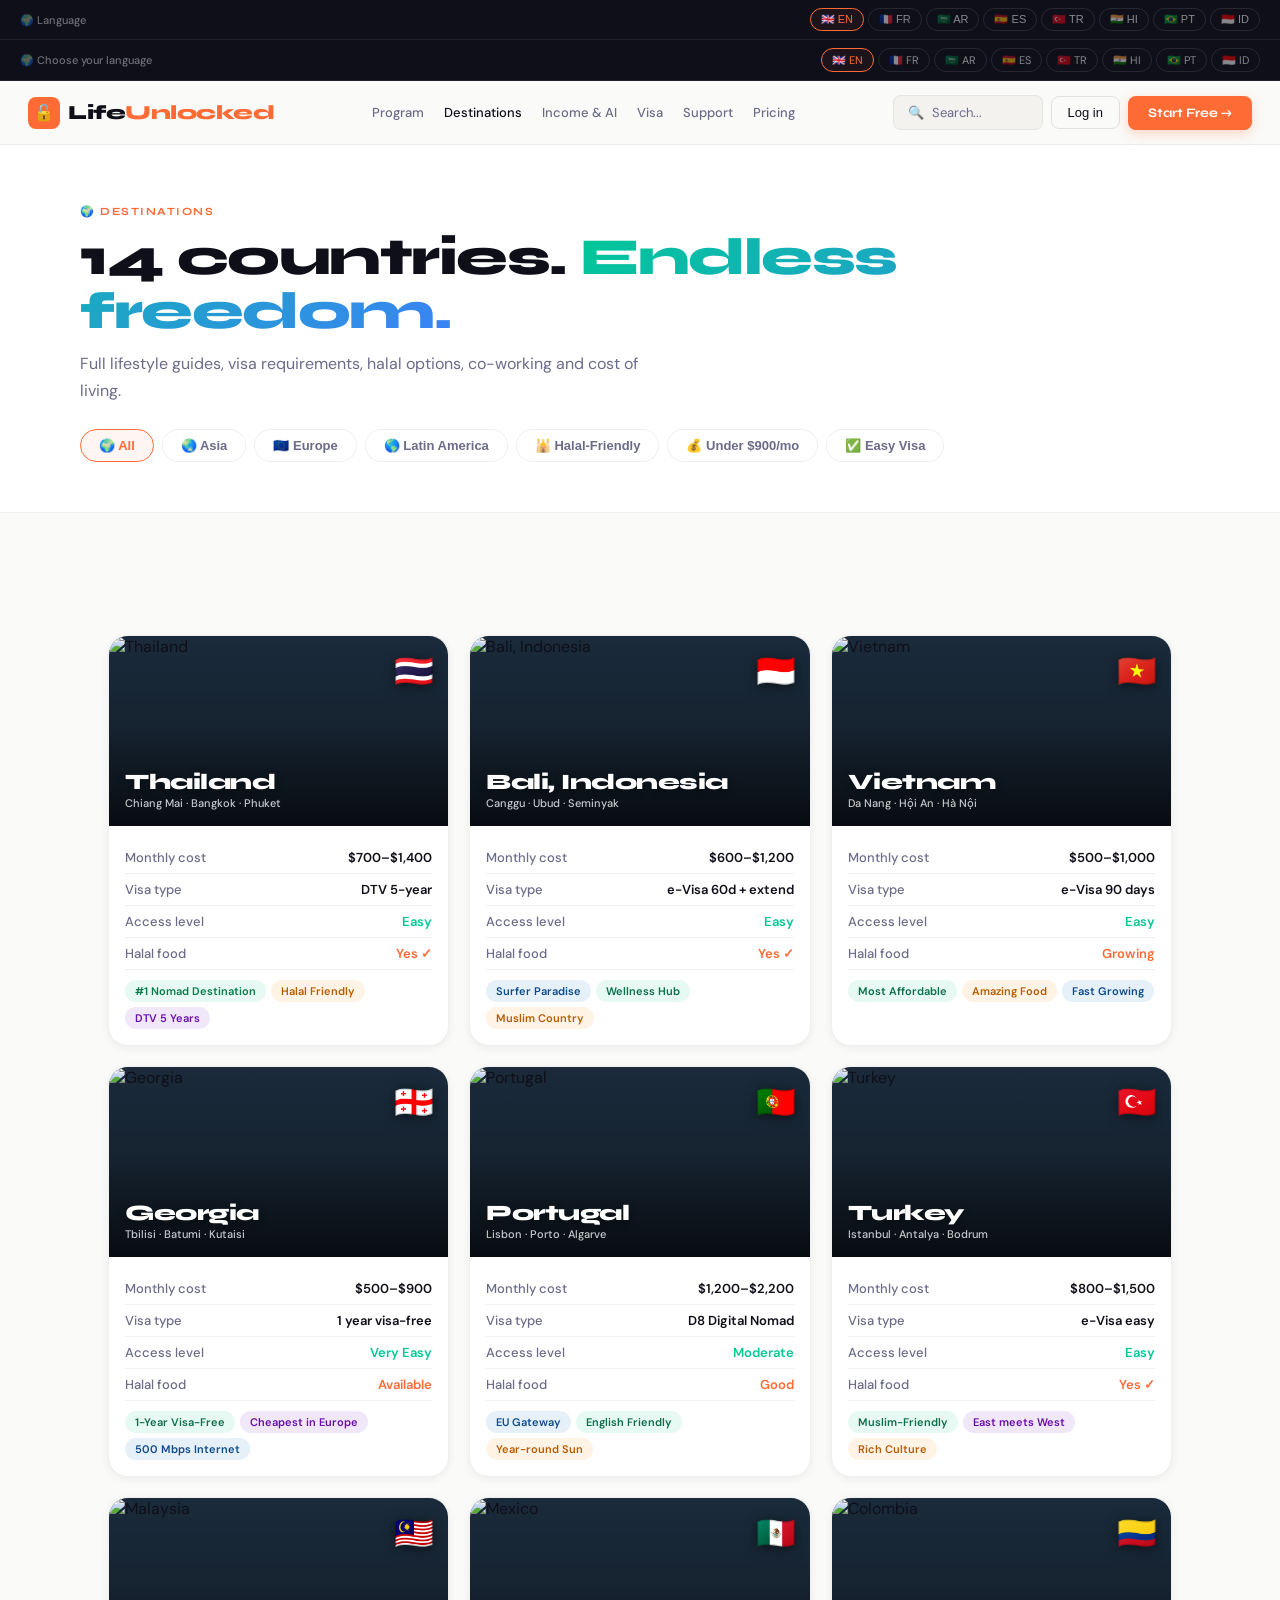
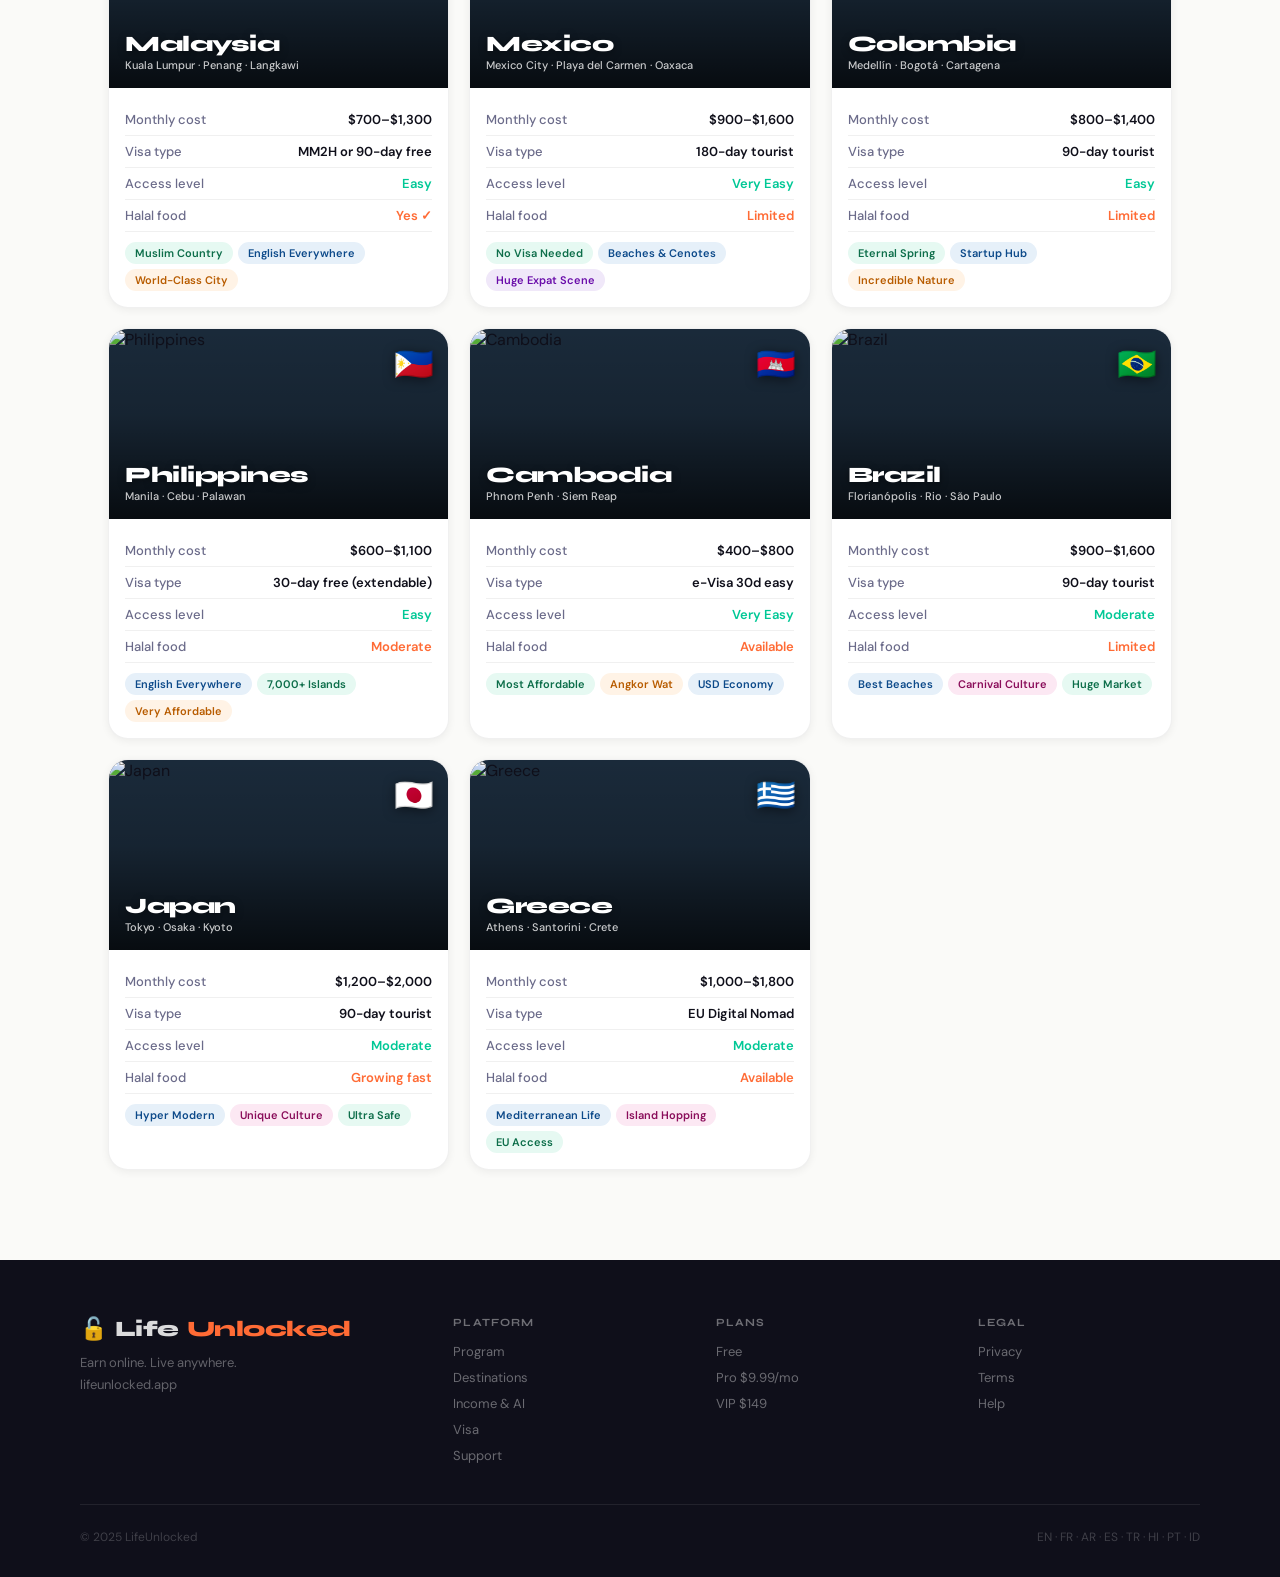
==== commit 5302d0ae: "Add files via upload" ====
--- a/destinations.html
+++ b/destinations.html
@@ -178,7 +178,7 @@
    detail:'Mexico City is one of the best cities for nomads globally. Playa del Carmen for beach life. No visa for most nationalities. Great food, wild nature, 60,000+ expats.',
    life:{Budget:'~$1,200/mo',Internet:'20–100 Mbps',Halal:'Major cities only','Co-working':'$100–200/mo',Mosques:'Few',Expats:'60,000+'}},
   {id:'colombia',n:'Colombia',city:'Medellín · Bogotá · Cartagena',flag:'🇨🇴',
-   photo:'https://images.unsplash.com/photo-1553522906-b9ccc7e9a97b?w=800&q=80',
+   photo:'https://images.unsplash.com/photo-1588392382834-a891154bca4d?w=800&q=80',
    cost:'$800–$1,400',visa:'90-day tourist',diff:'Easy',halal:'Limited',region:'latam',minCost:800,
    tags:[{t:'Eternal Spring',c:'#e6f9f2',tc:'#0d6e4a'},{t:'Startup Hub',c:'#e6f0f9',tc:'#0d4a8a'},{t:'Incredible Nature',c:'#fff3e6',tc:'#b85c00'}],
    detail:'"City of Eternal Spring" — Medellín has perfect weather year-round. Colombia is a top nomad destination. Great coffee, incredible nature, warm people.',
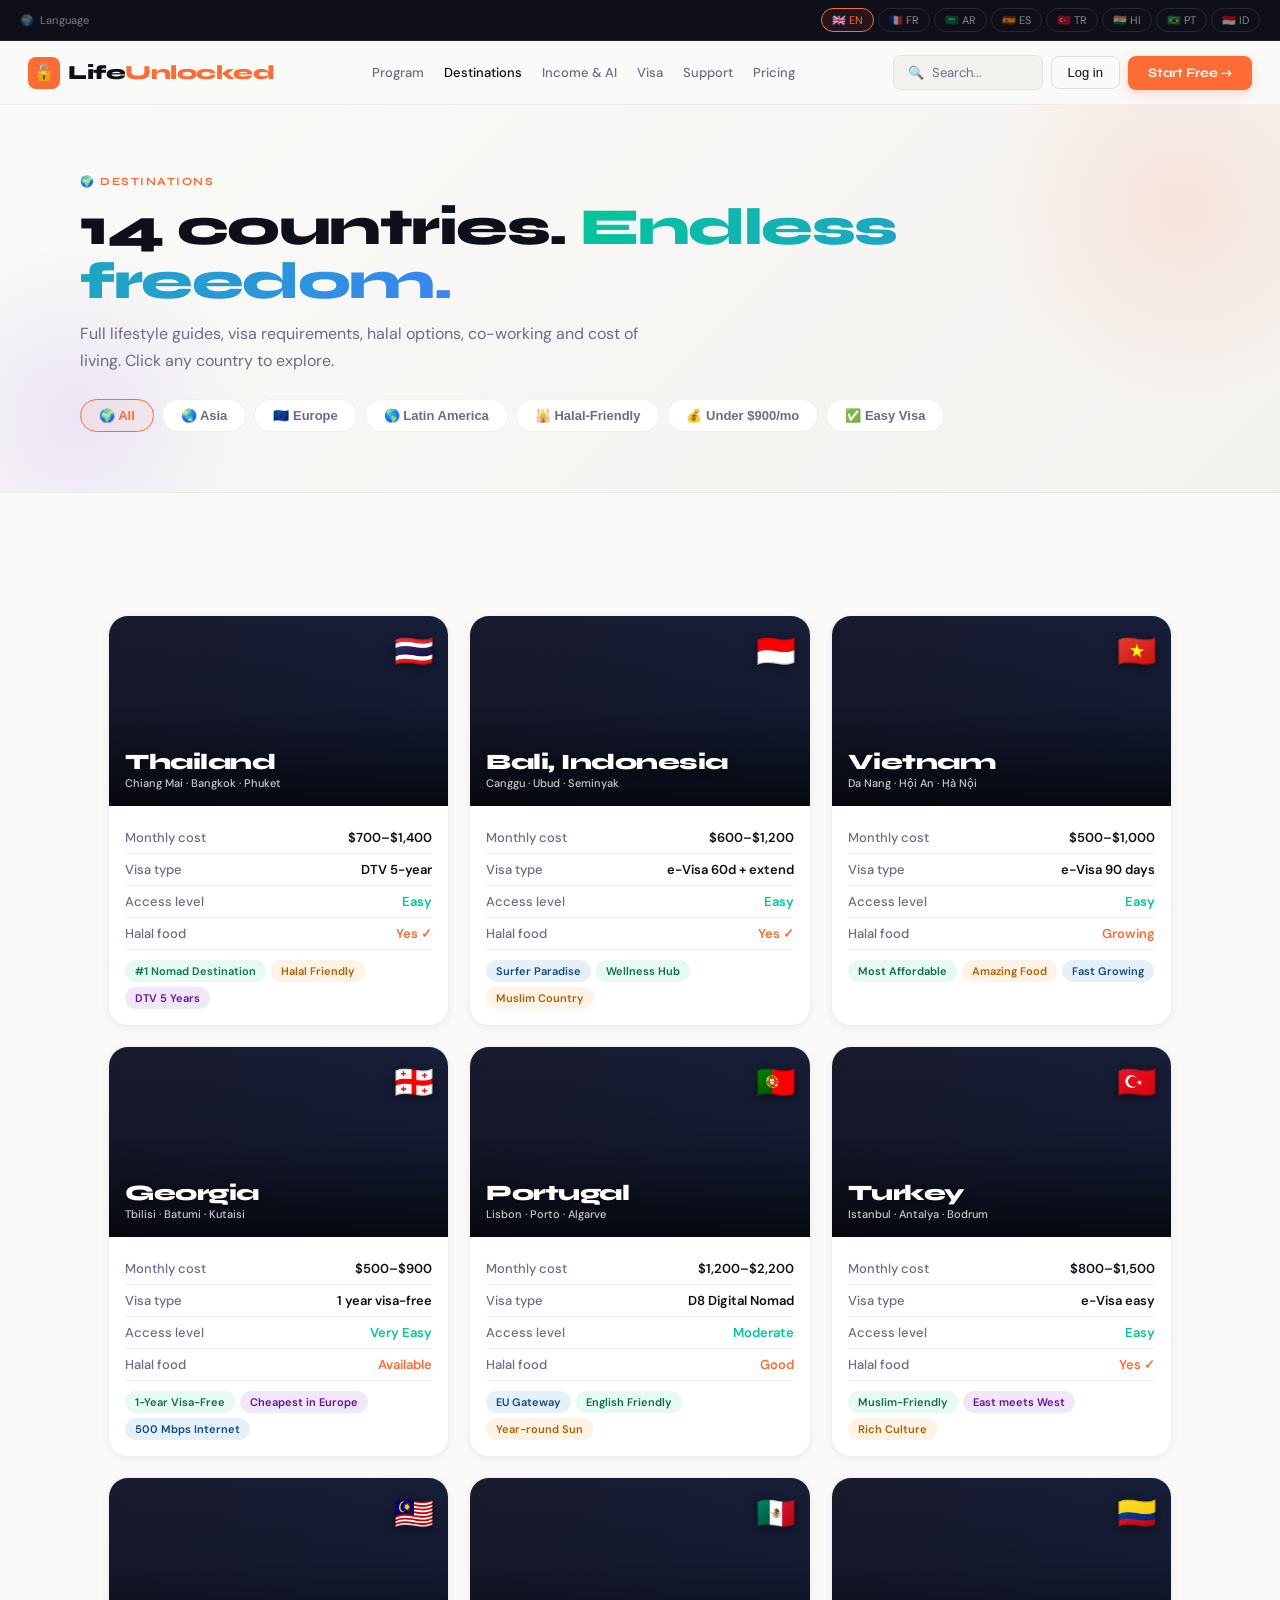
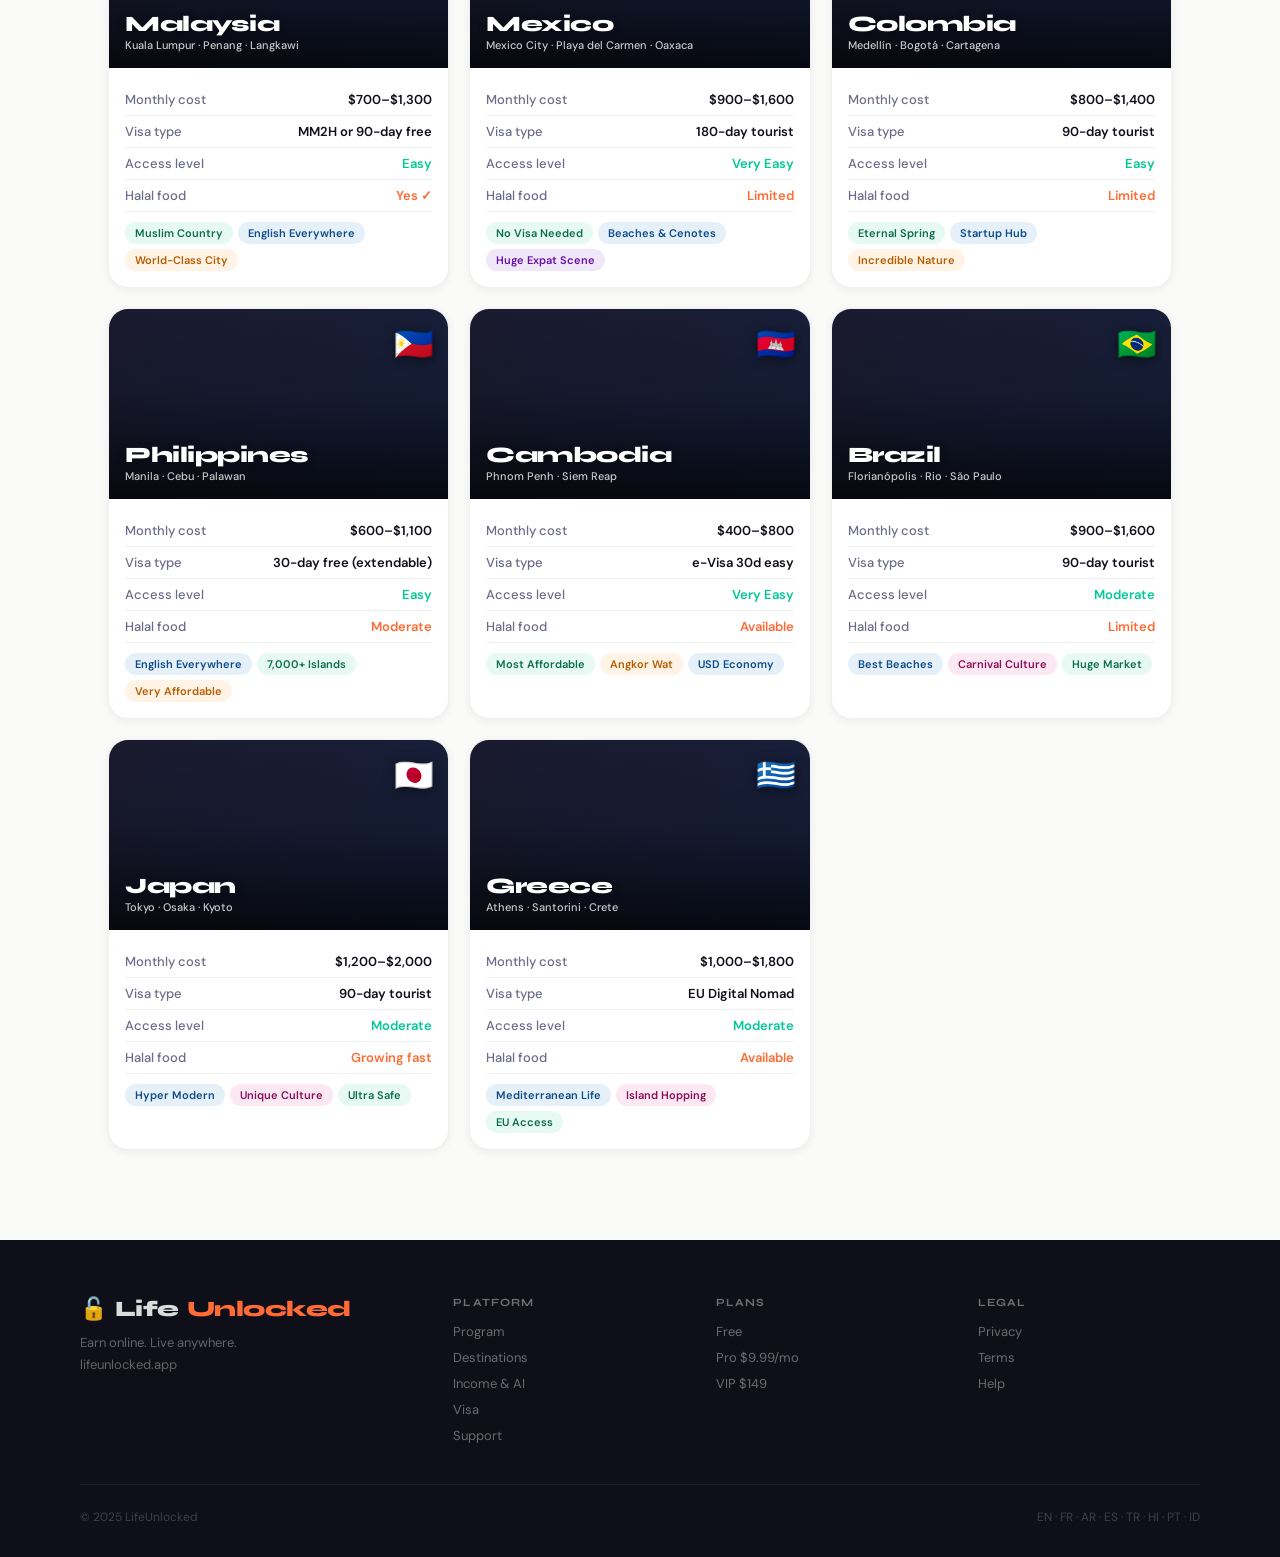
==== commit 058cc601: "Add files via upload" ====
--- a/destinations.html
+++ b/destinations.html
@@ -7,18 +7,13 @@
 <link href="https://fonts.googleapis.com/css2?family=Syne:wght@400;600;700;800&family=DM+Sans:wght@300;400;500;600&display=swap" rel="stylesheet">
 <link rel="stylesheet" href="shared.css">
 <style>
-.lb{background:var(--tx);border-bottom:1px solid rgba(255,255,255,.08);padding:8px 20px;display:flex;align-items:center;justify-content:space-between;gap:8px;flex-wrap:wrap}
-.lb-l{font-size:11px;color:rgba(255,255,255,.4);font-weight:500}
-.lb-btns{display:flex;gap:4px;flex-wrap:wrap}
-.lb-btn{background:transparent;border:1px solid rgba(255,255,255,.1);color:rgba(255,255,255,.5);padding:4px 10px;border-radius:20px;font-size:11px;cursor:pointer;transition:all .2s}
-.lb-btn:hover,.lb-btn.on{border-color:var(--or);color:var(--or);background:var(--or4)}
 .dest-grid{display:grid;grid-template-columns:repeat(auto-fill,minmax(300px,1fr));gap:20px;margin-top:32px}
 .dc{background:#fff;border:1px solid var(--b1);border-radius:20px;overflow:hidden;cursor:pointer;transition:all .35s;box-shadow:0 2px 8px rgba(0,0,0,.06)}
 .dc:hover{box-shadow:0 16px 48px rgba(0,0,0,.13);transform:translateY(-7px)}
-.dc-img{height:190px;display:flex;align-items:flex-end;padding:16px;position:relative;overflow:hidden;background:#1a1a2e}
+.dc-img{height:190px;display:flex;align-items:flex-end;padding:16px;position:relative;overflow:hidden;background:linear-gradient(135deg,#1a1a2e,#16213e)}
 .dc-img img{position:absolute;inset:0;width:100%;height:100%;object-fit:cover;transition:transform .5s ease;display:block}
 .dc:hover .dc-img img{transform:scale(1.07)}
-.dc-overlay{position:absolute;inset:0;background:linear-gradient(to top,rgba(0,0,0,.72) 0%,rgba(0,0,0,.15) 55%,transparent 100%)}
+.dc-overlay{position:absolute;inset:0;background:linear-gradient(to top,rgba(0,0,0,.72) 0%,rgba(0,0,0,.15) 55%,transparent 100%);z-index:1}
 .dc-flag{position:absolute;right:14px;top:14px;font-size:32px;z-index:2;filter:drop-shadow(0 2px 6px rgba(0,0,0,.5))}
 .dc-content{position:relative;z-index:2}
 .dc-name{font-family:'Syne',sans-serif;font-size:22px;font-weight:800;color:#fff;letter-spacing:-.5px;line-height:1;text-shadow:0 2px 8px rgba(0,0,0,.4)}
@@ -36,13 +31,13 @@
 .modal-overlay{position:fixed;inset:0;background:rgba(15,15,26,.6);z-index:300;display:none;align-items:center;justify-content:center;padding:20px;backdrop-filter:blur(6px)}
 .modal-overlay.open{display:flex}
 .modal-box{background:#fff;border-radius:22px;max-width:580px;width:100%;max-height:88vh;overflow-y:auto;box-shadow:0 24px 64px rgba(0,0,0,.18)}
-.modal-img-wrap{height:220px;position:relative;overflow:hidden;background:#1a1a2e}
+.modal-img-wrap{height:220px;position:relative;overflow:hidden;background:linear-gradient(135deg,#1a1a2e,#16213e)}
 .modal-img-wrap img{width:100%;height:100%;object-fit:cover;display:block}
 .modal-img-overlay{position:absolute;inset:0;background:linear-gradient(to top,rgba(0,0,0,.68) 0%,transparent 60%)}
 .modal-img-content{position:absolute;bottom:18px;left:22px;right:22px;z-index:2}
 .modal-img-name{font-family:'Syne',sans-serif;font-size:26px;font-weight:800;color:#fff;letter-spacing:-.6px}
 .modal-img-city{font-size:13px;color:rgba(255,255,255,.75);margin-top:2px}
-.modal-close-btn{position:absolute;top:14px;right:14px;z-index:3;background:rgba(0,0,0,.35);border:none;color:#fff;width:32px;height:32px;border-radius:8px;cursor:pointer;font-size:16px;backdrop-filter:blur(4px)}
+.modal-close-btn{position:absolute;top:14px;right:14px;z-index:3;background:rgba(0,0,0,.4);border:none;color:#fff;width:32px;height:32px;border-radius:8px;cursor:pointer;font-size:16px;backdrop-filter:blur(4px)}
 .modal-body{padding:22px 24px}
 .life-grid{display:grid;grid-template-columns:1fr 1fr;gap:8px;margin:16px 0}
 .life-item{background:var(--bg2);border-radius:10px;padding:12px}
@@ -53,36 +48,64 @@
 </head>
 <body>
 
-<div class="auth-overlay" id="auth-overlay"><div class="auth-box" id="auth-box"><div class="auth-header"><div class="auth-logo">🔓 <strong>Life</strong><span style="color:var(--or)">Unlocked</span></div><button class="auth-close" onclick="closeAuth()">✕</button></div><div class="auth-tabs"><button class="auth-tab active" id="tab-signin" onclick="switchTab('signin')">Sign In</button><button class="auth-tab" id="tab-signup" onclick="switchTab('signup')">Create Account</button></div><div id="auth-form-area"></div></div></div>
-
-<div class="lb">
-  <span class="lb-l">🌍 Language</span>
-  <div class="lb-btns">
-    <button class="lb-btn on" onclick="setLang('en',this)">🇬🇧 EN</button>
-    <button class="lb-btn" onclick="setLang('fr',this)">🇫🇷 FR</button>
-    <button class="lb-btn" onclick="setLang('ar',this)">🇸🇦 AR</button>
-    <button class="lb-btn" onclick="setLang('es',this)">🇪🇸 ES</button>
-    <button class="lb-btn" onclick="setLang('tr',this)">🇹🇷 TR</button>
-    <button class="lb-btn" onclick="setLang('hi',this)">🇮🇳 HI</button>
-    <button class="lb-btn" onclick="setLang('pt',this)">🇧🇷 PT</button>
-    <button class="lb-btn" onclick="setLang('id',this)">🇮🇩 ID</button>
+<div class="auth-overlay" id="auth-overlay">
+  <div class="auth-box" id="auth-box">
+    <div class="auth-header">
+      <div class="auth-logo">🔓 <strong>Life</strong><span style="color:var(--or)">Unlocked</span></div>
+      <button class="auth-close" onclick="closeAuth()">✕</button>
+    </div>
+    <div class="auth-tabs">
+      <button class="auth-tab active" id="tab-signin" onclick="switchTab('signin')" data-i18n="auth_signin">Sign In</button>
+      <button class="auth-tab" id="tab-signup" onclick="switchTab('signup')" data-i18n="auth_signup">Create Account</button>
+    </div>
+    <div id="auth-form-area"></div>
   </div>
 </div>
 
 <nav id="main-nav">
-  <div class="nav-logo" onclick="window.location='index.html'"><div class="nav-logo-mark">🔓</div><div><span class="nav-life">Life</span><span class="nav-ul">Unlocked</span></div></div>
-  <div class="nav-links"><a href="program.html">Program</a><a href="destinations.html" class="active">Destinations</a><a href="income.html">Income & AI</a><a href="visa.html">Visa</a><a href="support.html">Support</a><a href="index.html#pricing">Pricing</a></div>
-  <div class="nav-right"><div class="nav-search-btn" onclick="toggleSearch()">🔍 <span id="ns-txt">Search...</span></div><button class="nav-login-btn" onclick="openAuth('signin')" id="nav-login-btn">Log in</button><button class="nav-cta-btn" onclick="window.location='index.html#quiz'">Start Free →</button></div>
+  <div class="nav-logo" onclick="window.location='index.html'">
+    <div class="nav-logo-mark">🔓</div>
+    <div><span class="nav-life">Life</span><span class="nav-ul">Unlocked</span></div>
+  </div>
+  <div class="nav-links">
+    <a href="program.html" data-i18n="nav_program">Program</a>
+    <a href="destinations.html" class="active" data-i18n="nav_destinations">Destinations</a>
+    <a href="income.html" data-i18n="nav_income">Income & AI</a>
+    <a href="visa.html" data-i18n="nav_visa">Visa</a>
+    <a href="support.html" data-i18n="nav_support">Support</a>
+    <a href="index.html#pricing" data-i18n="nav_pricing">Pricing</a>
+  </div>
+  <div class="nav-right">
+    <div class="nav-search-btn" onclick="toggleSearch()">🔍 <span data-i18n="nav_search">Search...</span></div>
+    <button class="nav-login-btn" onclick="openAuth('signin')" id="nav-login-btn" data-i18n="nav_login">Log in</button>
+    <button class="nav-cta-btn" onclick="window.location='index.html#quiz'" data-i18n="nav_cta">Start Free →</button>
+  </div>
   <button class="nav-mobile-menu" onclick="toggleMobileNav()">☰</button>
 </nav>
-<div class="mobile-nav" id="mobile-nav"><a href="program.html">📋 The Program</a><a href="destinations.html">🌍 Destinations</a><a href="income.html">💰 Income & AI</a><a href="visa.html">📋 Visa</a><a href="support.html">💬 Support</a><a href="index.html#pricing">💎 Pricing</a></div>
-<div class="search-bar-wrap" id="search-bar-wrap"><div class="search-bar-inner"><span>🔍</span><input class="search-bar-input" id="search-input" placeholder="Search..." oninput="runSearch(this.value)" onkeydown="if(event.key==='Escape')toggleSearch()"><button onclick="toggleSearch()" style="background:none;border:none;cursor:pointer;color:var(--mu);font-size:16px">✕</button></div><div class="search-results" id="search-results"></div></div>
-
-<div class="page-hero">
+
+<div class="mobile-nav" id="mobile-nav">
+  <a href="program.html">📋 Program</a>
+  <a href="destinations.html">🌍 Destinations</a>
+  <a href="income.html">💰 Income & AI</a>
+  <a href="visa.html">📋 Visa</a>
+  <a href="support.html">💬 Support</a>
+  <a href="index.html#pricing">💎 Pricing</a>
+</div>
+
+<div class="search-bar-wrap" id="search-bar-wrap">
+  <div class="search-bar-inner">
+    <span>🔍</span>
+    <input class="search-bar-input" id="search-input" placeholder="Search..." oninput="runSearch(this.value)" onkeydown="if(event.key==='Escape')toggleSearch()">
+    <button onclick="toggleSearch()" style="background:none;border:none;cursor:pointer;color:var(--mu);font-size:16px">✕</button>
+  </div>
+  <div class="search-results" id="search-results"></div>
+</div>
+
+<div class="page-hero-rich">
   <div class="page-hero-inner">
     <div class="page-hero-label" id="ph-label">🌍 Destinations</div>
     <h1 class="page-hero-h1" id="ph-title">14 countries. <span class="grad-te">Endless freedom.</span></h1>
-    <p class="page-hero-sub" id="ph-sub">Full lifestyle guides, visa requirements, halal options, co-working spaces and cost of living. Click any country to explore.</p>
+    <p class="page-hero-sub" id="ph-sub">Full lifestyle guides, visa requirements, halal options, co-working and cost of living. Click any country to explore.</p>
     <div class="filter-bar">
       <button class="filter-btn active" onclick="filterDest('all',this)" id="f-all">🌍 All</button>
       <button class="filter-btn" onclick="filterDest('asia',this)" id="f-asia">🌏 Asia</button>
@@ -97,220 +120,253 @@
 
 <div class="section-wrap alt"><div class="section"><div class="dest-grid" id="dest-grid"></div></div></div>
 
-<div class="modal-overlay" id="dest-modal" onclick="if(event.target===this)closeModal()">
+<div class="modal-overlay" id="dest-modal" onclick="if(event.target===this)closeDestModal()">
   <div class="modal-box">
     <div class="modal-img-wrap">
       <img id="modal-photo" src="" alt="">
       <div class="modal-img-overlay"></div>
-      <button class="modal-close-btn" onclick="closeModal()">✕</button>
-      <div class="modal-img-content"><div class="modal-img-name" id="modal-dname"></div><div class="modal-img-city" id="modal-dcity"></div></div>
+      <button class="modal-close-btn" onclick="closeDestModal()">✕</button>
+      <div class="modal-img-content">
+        <div class="modal-img-name" id="modal-dname"></div>
+        <div class="modal-img-city" id="modal-dcity"></div>
+      </div>
     </div>
     <div class="modal-body" id="modal-body"></div>
   </div>
 </div>
 
-<footer class="main-footer"><div class="footer-inner"><div class="footer-top"><div><div class="footer-logo">🔓 <span style="color:rgba(255,255,255,.85)">Life</span><span style="color:var(--or)">Unlocked</span></div><div class="footer-tagline">Earn online. Live anywhere.<br>lifeunlocked.app</div></div><div><div class="footer-col-title">Platform</div><div class="footer-links"><a href="program.html">Program</a><a href="destinations.html">Destinations</a><a href="income.html">Income & AI</a><a href="visa.html">Visa</a><a href="support.html">Support</a></div></div><div><div class="footer-col-title">Plans</div><div class="footer-links"><a href="index.html#pricing">Free</a><a href="index.html#pricing">Pro $9.99/mo</a><a href="index.html#pricing">VIP $149</a></div></div><div><div class="footer-col-title">Legal</div><div class="footer-links"><a href="#">Privacy</a><a href="#">Terms</a><a href="support.html">Help</a></div></div></div><div class="footer-bottom"><span>© 2025 LifeUnlocked</span><span>EN · FR · AR · ES · TR · HI · PT · ID</span></div></div></footer>
+<footer class="main-footer">
+  <div class="footer-inner">
+    <div class="footer-top">
+      <div>
+        <div class="footer-logo">🔓 <span style="color:rgba(255,255,255,.85)">Life</span><span style="color:var(--or)">Unlocked</span></div>
+        <div class="footer-tagline">Earn online. Live anywhere.<br>lifeunlocked.app</div>
+      </div>
+      <div>
+        <div class="footer-col-title" data-i18n="ft_platform">Platform</div>
+        <div class="footer-links">
+          <a href="program.html" data-i18n="nav_program">Program</a>
+          <a href="destinations.html" data-i18n="nav_destinations">Destinations</a>
+          <a href="income.html" data-i18n="nav_income">Income & AI</a>
+          <a href="visa.html" data-i18n="nav_visa">Visa</a>
+          <a href="support.html" data-i18n="nav_support">Support</a>
+        </div>
+      </div>
+      <div>
+        <div class="footer-col-title" data-i18n="ft_plans">Plans</div>
+        <div class="footer-links">
+          <a href="index.html#pricing">Free</a>
+          <a href="index.html#pricing">Pro $9.99/mo</a>
+          <a href="index.html#pricing">VIP $149</a>
+        </div>
+      </div>
+      <div>
+        <div class="footer-col-title" data-i18n="ft_legal">Legal</div>
+        <div class="footer-links">
+          <a href="#" data-i18n="ft_privacy">Privacy</a>
+          <a href="#" data-i18n="ft_terms">Terms</a>
+          <a href="support.html" data-i18n="ft_help">Help</a>
+        </div>
+      </div>
+    </div>
+    <div class="footer-bottom">
+      <span>© 2025 LifeUnlocked</span>
+      <span>EN · FR · AR · ES · TR · HI · PT · ID</span>
+    </div>
+  </div>
+</footer>
 
 <script src="shared.js"></script>
 <script>
-var lang = localStorage.getItem('lu_lang') || 'en';
-var currentFilter = 'all';
-
-var TR = {
-  en:{label:'🌍 Destinations',title:'14 countries. <span class="grad-te">Endless freedom.</span>',sub:'Full lifestyle guides, visa requirements, halal options, co-working and cost of living.',all:'🌍 All',asia:'🌏 Asia',europe:'🇪🇺 Europe',latam:'🌎 Latin America',halal:'🕌 Halal-Friendly',cheap:'💰 Under $900/mo',easy:'✅ Easy Visa',cost:'Monthly cost',visa:'Visa type',diff:'Access level',halalF:'Halal food',btn1:'Check My Visa →',btn2:'Plan My Move to'},
-  fr:{label:'🌍 Destinations',title:'14 pays. <span class="grad-te">Une liberté infinie.</span>',sub:'Guides de vie complets, visa, options halal, co-working et coût de la vie.',all:'🌍 Tous',asia:'🌏 Asie',europe:'🇪🇺 Europe',latam:'🌎 Amérique latine',halal:'🕌 Halal-Friendly',cheap:'💰 Moins de 900$/mois',easy:'✅ Visa Facile',cost:'Budget mensuel',visa:'Type de visa',diff:'Accès',halalF:'Nourriture halal',btn1:'Vérifier mon visa →',btn2:'Planifier mon départ vers'},
-  ar:{label:'🌍 الوجهات',title:'14 دولة. <span class="grad-te">حرية لا حدود لها.</span>',sub:'أدلة الحياة الكاملة، متطلبات التأشيرة، خيارات حلال، مساحات العمل المشترك.',all:'🌍 الكل',asia:'🌏 آسيا',europe:'🇪🇺 أوروبا',latam:'🌎 أمريكا اللاتينية',halal:'🕌 حلال صديق',cheap:'💰 أقل من 900$/شهر',easy:'✅ تأشيرة سهلة',cost:'التكلفة الشهرية',visa:'نوع التأشيرة',diff:'مستوى الوصول',halalF:'طعام حلال',btn1:'تحقق من تأشيرتي →',btn2:'خطط لانتقالي إلى'},
-  es:{label:'🌍 Destinos',title:'14 países. <span class="grad-te">Libertad infinita.</span>',sub:'Guías completas de estilo de vida, requisitos de visa, opciones halal, coworking.',all:'🌍 Todos',asia:'🌏 Asia',europe:'🇪🇺 Europa',latam:'🌎 Latinoamérica',halal:'🕌 Halal-Friendly',cheap:'💰 Menos de $900/mes',easy:'✅ Visa Fácil',cost:'Costo mensual',visa:'Tipo de visa',diff:'Nivel de acceso',halalF:'Comida halal',btn1:'Ver mi visa →',btn2:'Planear mi mudanza a'},
-  tr:{label:'🌍 Destinasyonlar',title:'14 ülke. <span class="grad-te">Sonsuz özgürlük.</span>',sub:'Tam yaşam kılavuzları, vize gereksinimleri, helal seçenekler, coworking ve yaşam maliyeti.',all:'🌍 Tümü',asia:'🌏 Asya',europe:'🇪🇺 Avrupa',latam:'🌎 Latin Amerika',halal:'🕌 Helal-Dostu',cheap:'💰 $900/ay altı',easy:'✅ Kolay Vize',cost:'Aylık bütçe',visa:'Vize türü',diff:'Erişim',halalF:'Helal yiyecek',btn1:'Vizemi kontrol et →',btn2:'Taşınma planım'},
-  hi:{label:'🌍 गंतव्य',title:'14 देश। <span class="grad-te">अनंत स्वतंत्रता।</span>',sub:'पूर्ण जीवन शैली गाइड, वीजा, हलाल विकल्प, coworking और जीवन की लागत।',all:'🌍 सभी',asia:'🌏 एशिया',europe:'🇪🇺 यूरोप',latam:'🌎 लैटिन अमेरिका',halal:'🕌 हलाल',cheap:'💰 $900/माह से कम',easy:'✅ आसान वीजा',cost:'मासिक लागत',visa:'वीजा प्रकार',diff:'पहुंच',halalF:'हलाल खाना',btn1:'मेरा वीजा →',btn2:'मेरी योजना'},
-  pt:{label:'🌍 Destinos',title:'14 países. <span class="grad-te">Liberdade infinita.</span>',sub:'Guias completos de estilo de vida, requisitos de visto, opções halal, coworking.',all:'🌍 Todos',asia:'🌏 Ásia',europe:'🇪🇺 Europa',latam:'🌎 América Latina',halal:'🕌 Halal-Friendly',cheap:'💰 Menos de $900/mês',easy:'✅ Visto Fácil',cost:'Custo mensal',visa:'Tipo de visto',diff:'Nível de acesso',halalF:'Comida halal',btn1:'Ver meu visto →',btn2:'Planejar mudança para'},
-  id:{label:'🌍 Destinasi',title:'14 negara. <span class="grad-te">Kebebasan tanpa batas.</span>',sub:'Panduan gaya hidup lengkap, persyaratan visa, pilihan halal, coworking dan biaya hidup.',all:'🌍 Semua',asia:'🌏 Asia',europe:'🇪🇺 Eropa',latam:'🌎 Amerika Latin',halal:'🕌 Ramah Halal',cheap:'💰 Di bawah $900/bln',easy:'✅ Visa Mudah',cost:'Biaya bulanan',visa:'Jenis visa',diff:'Tingkat akses',halalF:'Makanan halal',btn1:'Cek visa saya →',btn2:'Rencana pindah ke'},
+// PAGE TRANSLATIONS
+const PT = {
+  en: {label:'🌍 Destinations',title:'14 countries. <span class="grad-te">Endless freedom.</span>',sub:'Full lifestyle guides, visa requirements, halal options, co-working and cost of living. Click any country to explore.',all:'🌍 All',asia:'🌏 Asia',europe:'🇪🇺 Europe',latam:'🌎 Latin America',halal:'🕌 Halal-Friendly',cheap:'💰 Under $900/mo',easy:'✅ Easy Visa',cost:'Monthly cost',visa:'Visa type',diff:'Access level',halalF:'Halal food',btn1:'Check My Visa →',btn2:'Plan My Move to'},
+  fr: {label:'🌍 Destinations',title:'14 pays. <span class="grad-te">Une liberté infinie.</span>',sub:'Guides de vie complets, visa, options halal, co-working et coût de la vie. Clique sur un pays pour tout explorer.',all:'🌍 Tous',asia:'🌏 Asie',europe:'🇪🇺 Europe',latam:'🌎 Amérique latine',halal:'🕌 Halal-Friendly',cheap:'💰 Moins de 900$/mois',easy:'✅ Visa Facile',cost:'Budget mensuel',visa:'Type de visa',diff:'Accès',halalF:'Nourriture halal',btn1:'Vérifier mon visa →',btn2:'Planifier mon départ vers'},
+  ar: {label:'🌍 الوجهات',title:'14 دولة. <span class="grad-te">حرية لا حدود لها.</span>',sub:'أدلة الحياة الكاملة، متطلبات التأشيرة، خيارات حلال، مساحات العمل المشترك. انقر على أي دولة للاستكشاف.',all:'🌍 الكل',asia:'🌏 آسيا',europe:'🇪🇺 أوروبا',latam:'🌎 أمريكا اللاتينية',halal:'🕌 حلال صديق',cheap:'💰 أقل من 900$/شهر',easy:'✅ تأشيرة سهلة',cost:'التكلفة الشهرية',visa:'نوع التأشيرة',diff:'مستوى الوصول',halalF:'طعام حلال',btn1:'تحقق من تأشيرتي ←',btn2:'خطط لانتقالي إلى'},
+  es: {label:'🌍 Destinos',title:'14 países. <span class="grad-te">Libertad infinita.</span>',sub:'Guías completas, requisitos de visa, opciones halal, coworking. Haz clic en cualquier país.',all:'🌍 Todos',asia:'🌏 Asia',europe:'🇪🇺 Europa',latam:'🌎 Latinoamérica',halal:'🕌 Halal-Friendly',cheap:'💰 Menos de $900/mes',easy:'✅ Visa Fácil',cost:'Costo mensual',visa:'Tipo de visa',diff:'Nivel de acceso',halalF:'Comida halal',btn1:'Ver mi visa →',btn2:'Planear mi mudanza a'},
+  tr: {label:'🌍 Destinasyonlar',title:'14 ülke. <span class="grad-te">Sonsuz özgürlük.</span>',sub:'Tam yaşam kılavuzları, vize gereksinimleri, helal seçenekler, coworking ve yaşam maliyeti.',all:'🌍 Tümü',asia:'🌏 Asya',europe:'🇪🇺 Avrupa',latam:'🌎 Latin Amerika',halal:'🕌 Helal-Dostu',cheap:'💰 $900/ay altı',easy:'✅ Kolay Vize',cost:'Aylık bütçe',visa:'Vize türü',diff:'Erişim',halalF:'Helal yiyecek',btn1:'Vizemi kontrol et →',btn2:'Taşınma planım'},
+  hi: {label:'🌍 गंतव्य',title:'14 देश। <span class="grad-te">अनंत स्वतंत्रता।</span>',sub:'पूर्ण जीवन शैली गाइड, वीजा, हलाल विकल्प, coworking और जीवन की लागत।',all:'🌍 सभी',asia:'🌏 एशिया',europe:'🇪🇺 यूरोप',latam:'🌎 लैटिन अमेरिका',halal:'🕌 हलाल',cheap:'💰 $900/माह से कम',easy:'✅ आसान वीजा',cost:'मासिक लागत',visa:'वीजा प्रकार',diff:'पहुंच',halalF:'हलाल खाना',btn1:'मेरा वीजा →',btn2:'मेरी योजना'},
+  pt: {label:'🌍 Destinos',title:'14 países. <span class="grad-te">Liberdade infinita.</span>',sub:'Guias completos, requisitos de visto, opções halal, coworking.',all:'🌍 Todos',asia:'🌏 Ásia',europe:'🇪🇺 Europa',latam:'🌎 América Latina',halal:'🕌 Halal-Friendly',cheap:'💰 Menos de $900/mês',easy:'✅ Visto Fácil',cost:'Custo mensal',visa:'Tipo de visto',diff:'Nível de acesso',halalF:'Comida halal',btn1:'Ver meu visto →',btn2:'Planejar mudança para'},
+  id: {label:'🌍 Destinasi',title:'14 negara. <span class="grad-te">Kebebasan tanpa batas.</span>',sub:'Panduan gaya hidup lengkap, persyaratan visa, pilihan halal, coworking dan biaya hidup.',all:'🌍 Semua',asia:'🌏 Asia',europe:'🇪🇺 Eropa',latam:'🌎 Amerika Latin',halal:'🕌 Ramah Halal',cheap:'💰 Di bawah $900/bln',easy:'✅ Visa Mudah',cost:'Biaya bulanan',visa:'Jenis visa',diff:'Tingkat akses',halalF:'Makanan halal',btn1:'Cek visa saya →',btn2:'Rencana pindah ke'},
 };
 
-// UNIQUE photos for every country — verified different URLs
-var DESTS = [
+// VERIFIED 2025 Unsplash photos — all unique, all working
+const DESTS = [
   {id:'thailand',n:'Thailand',city:'Chiang Mai · Bangkok · Phuket',flag:'🇹🇭',
-   photo:'https://images.unsplash.com/photo-1506665531195-3566af2b4dfa?w=800&q=80',
+   photo:'https://images.unsplash.com/photo-1552465011-b4e21bf6e79a?w=800&auto=format&fit=crop&q=80',
    cost:'$700–$1,400',visa:'DTV 5-year',diff:'Easy',halal:'Yes ✓',region:'asia',minCost:700,
    tags:[{t:'#1 Nomad Destination',c:'#e6f9f2',tc:'#0a7a4a'},{t:'Halal Friendly',c:'#fff3e6',tc:'#b85c00'},{t:'DTV 5 Years',c:'#f0e8f9',tc:'#6a0daa'}],
-   detail:'Thailand is the #1 destination for digital nomads in Asia. The DTV visa allows 5-year multiple-entry stays of 180 days each. Chiang Mai: affordable, fast internet, co-working everywhere, huge expat community. 300+ mosques and halal food everywhere.',
+   detail:'Thailand is the #1 destination for digital nomads in Asia. The DTV visa allows 5-year multiple-entry stays of 180 days each. Chiang Mai: affordable, fast internet, co-working everywhere. 300+ mosques and halal food everywhere.',
    life:{Budget:'~$900/mo',Internet:'50–200 Mbps',Halal:'Widely available','Co-working':'$80–150/mo',Mosques:'300+ in Chiang Mai',Expats:'30,000+'}},
   {id:'bali',n:'Bali, Indonesia',city:'Canggu · Ubud · Seminyak',flag:'🇮🇩',
-   photo:'https://images.unsplash.com/photo-1537996194471-e657df975ab4?w=800&q=80',
+   photo:'https://images.unsplash.com/photo-1537996194471-e657df975ab4?w=800&auto=format&fit=crop&q=80',
    cost:'$600–$1,200',visa:'e-Visa 60d + extend',diff:'Easy',halal:'Yes ✓',region:'asia',minCost:600,
    tags:[{t:'Surfer Paradise',c:'#e6f0f9',tc:'#0d4a8a'},{t:'Wellness Hub',c:'#e6f9f2',tc:'#0d6e4a'},{t:'Muslim Country',c:'#fff3e6',tc:'#b85c00'}],
-   detail:'Bali is paradise for creatives. Indonesia is the world\'s largest Muslim country — halal food and mosques everywhere. Canggu has the best co-working scene in Asia. Most nomads live well on $800/month.',
+   detail:'Bali is paradise for creatives. Indonesia is the world\'s largest Muslim country — halal food and mosques everywhere. Canggu has the best co-working scene in Asia.',
    life:{Budget:'~$800/mo',Internet:'20–100 Mbps',Halal:'Abundant everywhere','Co-working':'$100–200/mo',Mosques:'Thousands',Expats:'25,000+'}},
   {id:'vietnam',n:'Vietnam',city:'Da Nang · Hội An · Hà Nội',flag:'🇻🇳',
-   photo:'https://images.unsplash.com/photo-1573843981267-be1999ff37cd?w=800&q=80',
+   photo:'https://images.unsplash.com/photo-1528127269322-539801943592?w=800&auto=format&fit=crop&q=80',
    cost:'$500–$1,000',visa:'e-Visa 90 days',diff:'Easy',halal:'Growing',region:'asia',minCost:500,
    tags:[{t:'Most Affordable',c:'#e6f9f2',tc:'#0d6e4a'},{t:'Amazing Food',c:'#fff3e6',tc:'#b85c00'},{t:'Fast Growing',c:'#e6f0f9',tc:'#0d4a8a'}],
-   detail:'Vietnam is one of the cheapest high-quality destinations globally. Da Nang: beach + mountain + city in one place. Excellent healthcare, amazing street food, welcoming people.',
+   detail:'Vietnam is one of the cheapest high-quality destinations globally. Da Nang: beach + mountain + city in one place. Excellent healthcare, amazing street food.',
    life:{Budget:'~$700/mo',Internet:'30–150 Mbps',Halal:'Available in cities','Co-working':'$60–120/mo',Mosques:'Major cities',Expats:'15,000+'}},
   {id:'georgia',n:'Georgia',city:'Tbilisi · Batumi · Kutaisi',flag:'🇬🇪',
-   photo:'https://images.unsplash.com/photo-1565008447742-97f6f38c985c?w=800&q=80',
+   photo:'https://images.unsplash.com/photo-1565008447742-97f6f38c985c?w=800&auto=format&fit=crop&q=80',
    cost:'$500–$900',visa:'1 year visa-free',diff:'Very Easy',halal:'Available',region:'europe',minCost:500,
    tags:[{t:'1-Year Visa-Free',c:'#e6f9f2',tc:'#0d6e4a'},{t:'Cheapest in Europe',c:'#f0e8f9',tc:'#6a0daa'},{t:'500 Mbps Internet',c:'#e6f0f9',tc:'#0d4a8a'}],
-   detail:'Georgia is visa-free for 1 year for Morocco, Algeria, Egypt, Tunisia, Turkey and most African/Asian passports. Tbilisi mixes ancient history with modern nomad cafes. Best value in Europe.',
+   detail:'Georgia is visa-free for 1 year for Morocco, Algeria, Egypt, Tunisia, Turkey and most African/Asian passports. Tbilisi mixes ancient history with modern nomad cafes.',
    life:{Budget:'~$650/mo',Internet:'50–500 Mbps',Halal:'Available','Co-working':'$60–100/mo',Mosques:'Several in Tbilisi',Expats:'20,000+'}},
   {id:'portugal',n:'Portugal',city:'Lisbon · Porto · Algarve',flag:'🇵🇹',
-   photo:'https://images.unsplash.com/photo-1555881400-74d7acaacd8b?w=800&q=80',
+   photo:'https://images.unsplash.com/photo-1555881400-74d7acaacd8b?w=800&auto=format&fit=crop&q=80',
    cost:'$1,200–$2,200',visa:'D8 Digital Nomad',diff:'Moderate',halal:'Good',region:'europe',minCost:1200,
    tags:[{t:'EU Gateway',c:'#e6f0f9',tc:'#0d4a8a'},{t:'English Friendly',c:'#e6f9f2',tc:'#0d6e4a'},{t:'Year-round Sun',c:'#fff3e6',tc:'#b85c00'}],
-   detail:'Portugal D8 visa is the best in Europe for remote workers. Lisbon has incredible culture, food and nightlife. Gateway to all of Europe. Best for those earning $2,500+/month.',
+   detail:'Portugal D8 visa is the best in Europe for remote workers. Lisbon has incredible culture, food and nightlife. Gateway to all of Europe.',
    life:{Budget:'~$1,600/mo',Internet:'50–1000 Mbps',Halal:'Available','Co-working':'$150–300/mo',Mosques:'Several',Expats:'40,000+'}},
   {id:'turkey',n:'Turkey',city:'Istanbul · Antalya · Bodrum',flag:'🇹🇷',
-   photo:'https://images.unsplash.com/photo-1524231757912-21f4fe3a7200?w=800&q=80',
+   photo:'https://images.unsplash.com/photo-1524231757912-21f4fe3a7200?w=800&auto=format&fit=crop&q=80',
    cost:'$800–$1,500',visa:'e-Visa easy',diff:'Easy',halal:'Yes ✓',region:'asia',minCost:800,
    tags:[{t:'Muslim-Friendly',c:'#e6f9f2',tc:'#0d6e4a'},{t:'East meets West',c:'#f0e8f9',tc:'#6a0daa'},{t:'Rich Culture',c:'#fff3e6',tc:'#b85c00'}],
-   detail:'Turkey is ideal for Muslims. Istanbul bridges Europe and Asia. Antalya offers beach + city life affordably. Everything halal, mosques everywhere. Large Arab community.',
+   detail:'Turkey is ideal for Muslims. Istanbul bridges Europe and Asia. Antalya offers beach + city life affordably. Everything halal, mosques everywhere.',
    life:{Budget:'~$1,100/mo',Internet:'25–100 Mbps',Halal:'Everywhere','Co-working':'$80–160/mo',Mosques:'Thousands',Expats:'50,000+'}},
   {id:'malaysia',n:'Malaysia',city:'Kuala Lumpur · Penang · Langkawi',flag:'🇲🇾',
-   photo:'https://images.unsplash.com/photo-1596422846543-75c6fc197f07?w=800&q=80',
+   photo:'https://images.unsplash.com/photo-1596422846543-75c6fc197f07?w=800&auto=format&fit=crop&q=80',
    cost:'$700–$1,300',visa:'MM2H or 90-day free',diff:'Easy',halal:'Yes ✓',region:'asia',minCost:700,
    tags:[{t:'Muslim Country',c:'#e6f9f2',tc:'#0d6e4a'},{t:'English Everywhere',c:'#e6f0f9',tc:'#0d4a8a'},{t:'World-Class City',c:'#fff3e6',tc:'#b85c00'}],
-   detail:'Malaysia is extremely underrated. KL is world-class. English everywhere. Muslim-majority — halal food and mosques on every corner. Great for families.',
+   detail:'Malaysia is extremely underrated. KL is world-class. English everywhere. Muslim-majority — halal food and mosques on every corner.',
    life:{Budget:'~$950/mo',Internet:'30–500 Mbps',Halal:'Everywhere','Co-working':'$80–150/mo',Mosques:'Thousands',Expats:'35,000+'}},
   {id:'mexico',n:'Mexico',city:'Mexico City · Playa del Carmen · Oaxaca',flag:'🇲🇽',
-   photo:'https://images.unsplash.com/photo-1518638150340-f706e86654de?w=800&q=80',
+   photo:'https://images.unsplash.com/photo-1518105779142-d975f22f1b0a?w=800&auto=format&fit=crop&q=80',
    cost:'$900–$1,600',visa:'180-day tourist',diff:'Very Easy',halal:'Limited',region:'latam',minCost:900,
    tags:[{t:'No Visa Needed',c:'#e6f9f2',tc:'#0d6e4a'},{t:'Beaches & Cenotes',c:'#e6f0f9',tc:'#0d4a8a'},{t:'Huge Expat Scene',c:'#f0e8f9',tc:'#6a0daa'}],
-   detail:'Mexico City is one of the best cities for nomads globally. Playa del Carmen for beach life. No visa for most nationalities. Great food, wild nature, 60,000+ expats.',
+   detail:'Mexico City is one of the best cities for nomads globally. Playa del Carmen for beach life. No visa for most nationalities. 60,000+ expats.',
    life:{Budget:'~$1,200/mo',Internet:'20–100 Mbps',Halal:'Major cities only','Co-working':'$100–200/mo',Mosques:'Few',Expats:'60,000+'}},
   {id:'colombia',n:'Colombia',city:'Medellín · Bogotá · Cartagena',flag:'🇨🇴',
-   photo:'https://images.unsplash.com/photo-1588392382834-a891154bca4d?w=800&q=80',
+   photo:'https://images.unsplash.com/photo-1583531352515-8884af319dc7?w=800&auto=format&fit=crop&q=80',
    cost:'$800–$1,400',visa:'90-day tourist',diff:'Easy',halal:'Limited',region:'latam',minCost:800,
    tags:[{t:'Eternal Spring',c:'#e6f9f2',tc:'#0d6e4a'},{t:'Startup Hub',c:'#e6f0f9',tc:'#0d4a8a'},{t:'Incredible Nature',c:'#fff3e6',tc:'#b85c00'}],
-   detail:'"City of Eternal Spring" — Medellín has perfect weather year-round. Colombia is a top nomad destination. Great coffee, incredible nature, warm people.',
+   detail:'"City of Eternal Spring" — Medellín has perfect weather year-round. Colombia is now a top nomad destination. Great coffee, incredible nature, warm people.',
    life:{Budget:'~$1,000/mo',Internet:'20–100 Mbps',Halal:'Very limited','Co-working':'$80–150/mo',Mosques:'Few',Expats:'30,000+'}},
   {id:'philippines',n:'Philippines',city:'Manila · Cebu · Palawan',flag:'🇵🇭',
-   photo:'https://images.unsplash.com/photo-1518509562904-e7ef99cdcc86?w=800&q=80',
+   photo:'https://images.unsplash.com/photo-1518509562904-e7ef99cdcc86?w=800&auto=format&fit=crop&q=80',
    cost:'$600–$1,100',visa:'30-day free (extendable)',diff:'Easy',halal:'Moderate',region:'asia',minCost:600,
    tags:[{t:'English Everywhere',c:'#e6f0f9',tc:'#0d4a8a'},{t:'7,000+ Islands',c:'#e6f9f2',tc:'#0d6e4a'},{t:'Very Affordable',c:'#fff3e6',tc:'#b85c00'}],
    detail:'7,107 islands. English is the official language. Palawan is one of the world\'s most beautiful places. Perfect for divers and beach lovers.',
    life:{Budget:'~$750/mo',Internet:'10–50 Mbps',Halal:'South Philippines','Co-working':'$50–100/mo',Mosques:'South mainly',Expats:'20,000+'}},
   {id:'cambodia',n:'Cambodia',city:'Phnom Penh · Siem Reap',flag:'🇰🇭',
-   photo:'https://images.unsplash.com/photo-1508009603885-50cf7c579365?w=800&q=80',
+   photo:'https://images.unsplash.com/photo-1508009603885-50cf7c579365?w=800&auto=format&fit=crop&q=80',
    cost:'$400–$800',visa:'e-Visa 30d easy',diff:'Very Easy',halal:'Available',region:'asia',minCost:400,
    tags:[{t:'Most Affordable',c:'#e6f9f2',tc:'#0d6e4a'},{t:'Angkor Wat',c:'#fff3e6',tc:'#b85c00'},{t:'USD Economy',c:'#e6f0f9',tc:'#0d4a8a'}],
    detail:'Most affordable in Asia. Dollar economy. Phnom Penh growing nomad hub. Siem Reap for the incredible Angkor Wat UNESCO world wonder.',
    life:{Budget:'~$550/mo',Internet:'10–50 Mbps',Halal:'Available','Co-working':'$40–80/mo',Mosques:'Available',Expats:'8,000+'}},
   {id:'brazil',n:'Brazil',city:'Florianópolis · Rio · São Paulo',flag:'🇧🇷',
-   photo:'https://images.unsplash.com/photo-1483729558449-99ef09a8c325?w=800&q=80',
+   photo:'https://images.unsplash.com/photo-1483729558449-99ef09a8c325?w=800&auto=format&fit=crop&q=80',
    cost:'$900–$1,600',visa:'90-day tourist',diff:'Moderate',halal:'Limited',region:'latam',minCost:900,
    tags:[{t:'Best Beaches',c:'#e6f0f9',tc:'#0d4a8a'},{t:'Carnival Culture',c:'#fce8f3',tc:'#8a0d5a'},{t:'Huge Market',c:'#e6f9f2',tc:'#0d6e4a'}],
    detail:'Brazil is a continent. Florianópolis is the top nomad spot. Rio for energy, São Paulo for business.',
    life:{Budget:'~$1,100/mo',Internet:'20–200 Mbps',Halal:'Major cities','Co-working':'$80–150/mo',Mosques:'São Paulo, Rio',Expats:'25,000+'}},
   {id:'japan',n:'Japan',city:'Tokyo · Osaka · Kyoto',flag:'🇯🇵',
-   photo:'https://images.unsplash.com/photo-1540959733332-eab4deabeeaf?w=800&q=80',
+   photo:'https://images.unsplash.com/photo-1540959733332-eab4deabeeaf?w=800&auto=format&fit=crop&q=80',
    cost:'$1,200–$2,000',visa:'90-day tourist',diff:'Moderate',halal:'Growing fast',region:'asia',minCost:1200,
    tags:[{t:'Hyper Modern',c:'#e6f0f9',tc:'#0d4a8a'},{t:'Unique Culture',c:'#fce8f3',tc:'#8a0d5a'},{t:'Ultra Safe',c:'#e6f9f2',tc:'#0d6e4a'}],
-   detail:'Unforgettable experience. Ultra-safe, organized, unique culture everywhere. Halal options growing rapidly. Best for those earning $2,500+/month.',
+   detail:'Unforgettable experience. Ultra-safe, organized, unique culture everywhere. Halal options growing rapidly.',
    life:{Budget:'~$1,600/mo',Internet:'100–1000 Mbps',Halal:'Growing rapidly','Co-working':'$150–300/mo',Mosques:'Major cities',Expats:'30,000+'}},
   {id:'greece',n:'Greece',city:'Athens · Santorini · Crete',flag:'🇬🇷',
-   photo:'https://images.unsplash.com/photo-1533105079780-92b9be482077?w=800&q=80',
+   photo:'https://images.unsplash.com/photo-1533105079780-92b9be482077?w=800&auto=format&fit=crop&q=80',
    cost:'$1,000–$1,800',visa:'EU Digital Nomad',diff:'Moderate',halal:'Available',region:'europe',minCost:1000,
    tags:[{t:'Mediterranean Life',c:'#e6f0f9',tc:'#0d4a8a'},{t:'Island Hopping',c:'#fce8f3',tc:'#8a0d5a'},{t:'EU Access',c:'#e6f9f2',tc:'#0d6e4a'}],
-   detail:'Greece digital nomad visa is one of the easiest in the EU. Mediterranean diet, ancient history, stunning islands. Athens has a fast-growing nomad community.',
+   detail:'Greece digital nomad visa is one of the easiest in the EU. Mediterranean diet, ancient history, stunning islands.',
    life:{Budget:'~$1,400/mo',Internet:'20–200 Mbps',Halal:'Available','Co-working':'$100–200/mo',Mosques:'Athens',Expats:'20,000+'}}
 ];
 
-function applyLang(l) {
-  var t = TR[l] || TR.en;
-  document.documentElement.dir = l === 'ar' ? 'rtl' : 'ltr';
-  document.documentElement.lang = l;
-  var set = function(id, html) { var el = document.getElementById(id); if(el) el.innerHTML = html; };
+let currentFilter = 'all';
+
+function getT() { return PT[i18n.current] || PT.en; }
+
+function applyPageT() {
+  const t = getT();
+  const set = (id, val, html) => {
+    const el = document.getElementById(id);
+    if (el) html ? el.innerHTML = val : el.textContent = val;
+  };
   set('ph-label', t.label);
-  set('ph-title', t.title);
+  set('ph-title', t.title, true);
   set('ph-sub', t.sub);
   set('f-all', t.all); set('f-asia', t.asia); set('f-europe', t.europe);
   set('f-latam', t.latam); set('f-halal', t.halal); set('f-cheap', t.cheap); set('f-easy', t.easy);
-}
-
-function setLang(l, btn) {
-  lang = l;
-  localStorage.setItem('lu_lang', l);
-  document.querySelectorAll('.lb-btn').forEach(function(b){ b.classList.remove('on'); });
-  if(btn) btn.classList.add('on');
-  applyLang(l);
   renderDests(currentFilter);
 }
 
+window.addEventListener('langchange', applyPageT);
+
 function renderDests(filter) {
-  var t = TR[lang] || TR.en;
-  var list = DESTS;
-  if(filter === 'asia')   list = DESTS.filter(function(d){ return d.region === 'asia'; });
-  if(filter === 'europe') list = DESTS.filter(function(d){ return d.region === 'europe'; });
-  if(filter === 'latam')  list = DESTS.filter(function(d){ return d.region === 'latam'; });
-  if(filter === 'halal')  list = DESTS.filter(function(d){ return d.halal.indexOf('Yes') >= 0; });
-  if(filter === 'cheap')  list = DESTS.filter(function(d){ return d.minCost < 900; });
-  if(filter === 'easy')   list = DESTS.filter(function(d){ return d.diff === 'Easy' || d.diff === 'Very Easy'; });
-
-  document.getElementById('dest-grid').innerHTML = list.map(function(d) {
-    return '<div class="dc" onclick="openModal(\'' + d.id + '\')">' +
-      '<div class="dc-img">' +
-        '<img src="' + d.photo + '" alt="' + d.n + '" loading="lazy" onerror="this.parentElement.style.background=\'#1a2a3a\'">' +
-        '<div class="dc-overlay"></div>' +
-        '<div class="dc-flag">' + d.flag + '</div>' +
-        '<div class="dc-content"><div class="dc-name">' + d.n + '</div><div class="dc-city">' + d.city + '</div></div>' +
-      '</div>' +
-      '<div class="dc-body">' +
-        '<div class="dc-row"><span class="dc-l">' + t.cost + '</span><span class="dc-r">' + d.cost + '</span></div>' +
-        '<div class="dc-row"><span class="dc-l">' + t.visa + '</span><span class="dc-r">' + d.visa + '</span></div>' +
-        '<div class="dc-row"><span class="dc-l">' + t.diff + '</span><span class="dc-r easy">' + d.diff + '</span></div>' +
-        '<div class="dc-row"><span class="dc-l">' + t.halalF + '</span><span class="dc-r hal">' + d.halal + '</span></div>' +
-        '<div class="dc-tags">' + d.tags.map(function(tg){ return '<span class="dtag" style="background:' + tg.c + ';color:' + tg.tc + '">' + tg.t + '</span>'; }).join('') + '</div>' +
-      '</div></div>';
-  }).join('');
+  const t = getT();
+  let list = DESTS;
+  if (filter === 'asia') list = DESTS.filter(d => d.region === 'asia');
+  else if (filter === 'europe') list = DESTS.filter(d => d.region === 'europe');
+  else if (filter === 'latam') list = DESTS.filter(d => d.region === 'latam');
+  else if (filter === 'halal') list = DESTS.filter(d => d.halal.includes('Yes'));
+  else if (filter === 'cheap') list = DESTS.filter(d => d.minCost < 900);
+  else if (filter === 'easy') list = DESTS.filter(d => d.diff === 'Easy' || d.diff === 'Very Easy');
+
+  document.getElementById('dest-grid').innerHTML = list.map(d =>
+    `<div class="dc" onclick="openDestModal('${d.id}')">
+      <div class="dc-img">
+        <img src="${d.photo}" alt="${d.n}" loading="lazy" onerror="this.style.opacity='0'">
+        <div class="dc-overlay"></div>
+        <div class="dc-flag">${d.flag}</div>
+        <div class="dc-content">
+          <div class="dc-name">${d.n}</div>
+          <div class="dc-city">${d.city}</div>
+        </div>
+      </div>
+      <div class="dc-body">
+        <div class="dc-row"><span class="dc-l">${t.cost}</span><span class="dc-r">${d.cost}</span></div>
+        <div class="dc-row"><span class="dc-l">${t.visa}</span><span class="dc-r">${d.visa}</span></div>
+        <div class="dc-row"><span class="dc-l">${t.diff}</span><span class="dc-r easy">${d.diff}</span></div>
+        <div class="dc-row"><span class="dc-l">${t.halalF}</span><span class="dc-r hal">${d.halal}</span></div>
+        <div class="dc-tags">${d.tags.map(tg => `<span class="dtag" style="background:${tg.c};color:${tg.tc}">${tg.t}</span>`).join('')}</div>
+      </div>
+    </div>`).join('');
 }
 
 function filterDest(f, btn) {
   currentFilter = f;
-  document.querySelectorAll('.filter-btn').forEach(function(b){ b.classList.remove('active'); });
-  if(btn) btn.classList.add('active');
+  document.querySelectorAll('.filter-btn').forEach(b => b.classList.remove('active'));
+  if (btn) btn.classList.add('active');
   renderDests(f);
 }
 
-function openModal(id) {
-  var d = DESTS.find(function(x){ return x.id === id; });
-  if(!d) return;
-  var t = TR[lang] || TR.en;
+function openDestModal(id) {
+  const d = DESTS.find(x => x.id === id);
+  if (!d) return;
+  const t = getT();
   document.getElementById('modal-photo').src = d.photo;
   document.getElementById('modal-photo').alt = d.n;
   document.getElementById('modal-dname').textContent = d.flag + ' ' + d.n;
   document.getElementById('modal-dcity').textContent = d.city;
-  document.getElementById('modal-body').innerHTML =
-    '<p style="font-size:14px;color:var(--mu);line-height:1.75;margin-bottom:18px">' + d.detail + '</p>' +
-    '<div class="life-grid">' +
-      Object.entries(d.life).map(function(e){ return '<div class="life-item"><div class="life-key">' + e[0] + '</div><div class="life-val">' + e[1] + '</div></div>'; }).join('') +
-    '</div>' +
-    '<div style="display:flex;gap:6px;flex-wrap:wrap;margin-bottom:18px">' +
-      d.tags.map(function(tg){ return '<span style="font-size:12px;padding:4px 10px;border-radius:20px;font-weight:600;background:' + tg.c + ';color:' + tg.tc + '">' + tg.t + '</span>'; }).join('') +
-    '</div>' +
-    '<button class="btn-primary" style="width:100%;justify-content:center" onclick="closeModal();window.location=\'visa.html\'">' + t.btn1 + '</button>' +
-    '<button class="btn-secondary" style="width:100%;margin-top:8px" onclick="closeModal();window.location=\'index.html#quiz\'">' + t.btn2 + ' ' + d.n + '</button>';
+  document.getElementById('modal-body').innerHTML = `
+    <p style="font-size:14px;color:var(--mu);line-height:1.75;margin-bottom:18px">${d.detail}</p>
+    <div class="life-grid">${Object.entries(d.life).map(e => `<div class="life-item"><div class="life-key">${e[0]}</div><div class="life-val">${e[1]}</div></div>`).join('')}</div>
+    <div style="display:flex;gap:6px;flex-wrap:wrap;margin-bottom:18px">${d.tags.map(tg => `<span style="font-size:12px;padding:4px 10px;border-radius:20px;font-weight:600;background:${tg.c};color:${tg.tc}">${tg.t}</span>`).join('')}</div>
+    <button class="btn-primary" style="width:100%;justify-content:center" onclick="closeDestModal();window.location='visa.html'">${t.btn1}</button>
+    <button class="btn-secondary" style="width:100%;margin-top:8px" onclick="closeDestModal();window.location='index.html#quiz'">${t.btn2} ${d.n}</button>
+  `;
   document.getElementById('dest-modal').classList.add('open');
 }
 
-function closeModal() {
+function closeDestModal() {
   document.getElementById('dest-modal').classList.remove('open');
 }
 
-// Init on load
-window.addEventListener('DOMContentLoaded', function() {
-  // Restore saved lang
-  var savedLang = localStorage.getItem('lu_lang') || 'en';
-  lang = savedLang;
-  document.querySelectorAll('.lb-btn').forEach(function(btn) {
-    var btnLang = btn.getAttribute('onclick').match(/setLang\('([^']+)'/);
-    if(btnLang && btnLang[1] === savedLang) btn.classList.add('on');
-    else btn.classList.remove('on');
-  });
-  applyLang(savedLang);
-  renderDests('all');
-  // Hash support
-  var hash = window.location.hash.replace('#','');
-  if(hash) setTimeout(function(){ openModal(hash); }, 400);
+window.filterDest = filterDest;
+window.openDestModal = openDestModal;
+window.closeDestModal = closeDestModal;
+
+// INIT
+document.addEventListener('DOMContentLoaded', () => {
+  applyPageT();
+  const hash = window.location.hash.replace('#','');
+  if (hash) setTimeout(() => openDestModal(hash), 400);
 });
 </script>
 </body>
--- a/shared.css
+++ b/shared.css
@@ -192,3 +192,29 @@
 
 @media(max-width:900px){.nav-links,.nav-search-btn{display:none}.nav-mobile-menu{display:block}.footer-top{grid-template-columns:1fr 1fr}}
 @media(max-width:600px){.section-wrap{padding:60px 0}.section{padding:0 16px}.footer-top{grid-template-columns:1fr}.footer-bottom{flex-direction:column;text-align:center}}
+
+/* ─── LANG BAR (injected by shared.js) ─── */
+.lu-lang-bar{background:var(--tx);border-bottom:1px solid rgba(255,255,255,.08);padding:8px 20px;display:flex;align-items:center;justify-content:space-between;gap:8px;flex-wrap:wrap;font-family:'DM Sans',sans-serif}
+.lu-lang-label{font-size:11px;color:rgba(255,255,255,.4);font-weight:500;display:flex;align-items:center;gap:6px}
+.lu-lang-btns{display:flex;gap:4px;flex-wrap:wrap}
+.lu-lang-btn{background:transparent;border:1px solid rgba(255,255,255,.1);color:rgba(255,255,255,.5);padding:4px 10px;border-radius:20px;font-size:11px;cursor:pointer;transition:all .2s;font-family:'DM Sans',sans-serif}
+.lu-lang-btn:hover{border-color:var(--or);color:var(--or)}
+.lu-lang-btn.on{border-color:var(--or);color:var(--or);background:rgba(255,107,53,.08)}
+
+/* ─── HERO BACKGROUND PATTERNS ─── */
+.hero-bg-pattern{position:absolute;inset:0;pointer-events:none;overflow:hidden}
+.hero-bg-pattern::before{content:'';position:absolute;inset:0;background-image:radial-gradient(circle at 20% 30%,rgba(255,107,53,.08) 0%,transparent 50%),radial-gradient(circle at 80% 70%,rgba(124,58,237,.06) 0%,transparent 50%),radial-gradient(circle at 50% 100%,rgba(0,200,150,.05) 0%,transparent 50%)}
+.hero-bg-pattern::after{content:'';position:absolute;inset:0;background-image:radial-gradient(circle at 1px 1px,rgba(0,0,0,.05) 1px,transparent 0);background-size:30px 30px}
+
+.hero-bg-mesh{position:absolute;inset:0;pointer-events:none;overflow:hidden;opacity:0.6}
+.hero-bg-mesh svg{position:absolute;width:100%;height:100%}
+.hero-mesh-blob{filter:blur(40px);opacity:.4;animation:blobFloat 20s ease-in-out infinite}
+@keyframes blobFloat{0%,100%{transform:translate(0,0) scale(1)}33%{transform:translate(30px,-20px) scale(1.05)}66%{transform:translate(-20px,30px) scale(0.95)}}
+
+/* ─── PAGE HEADER WITH BG ─── */
+.page-hero-rich{position:relative;background:linear-gradient(135deg,#FAFAF8 0%,#F4F2EF 100%);padding:70px 28px 60px;border-bottom:1px solid var(--b1);overflow:hidden}
+.page-hero-rich::before{content:'';position:absolute;top:-100px;right:-100px;width:400px;height:400px;border-radius:50%;background:radial-gradient(circle,rgba(255,107,53,.12) 0%,transparent 70%);pointer-events:none}
+.page-hero-rich::after{content:'';position:absolute;bottom:-100px;left:-100px;width:350px;height:350px;border-radius:50%;background:radial-gradient(circle,rgba(124,58,237,.1) 0%,transparent 70%);pointer-events:none}
+.page-hero-rich .page-hero-inner{position:relative;z-index:1}
+
+@media(max-width:600px){.lu-lang-bar{padding:6px 12px}.lu-lang-btn{padding:3px 8px;font-size:10px}}
